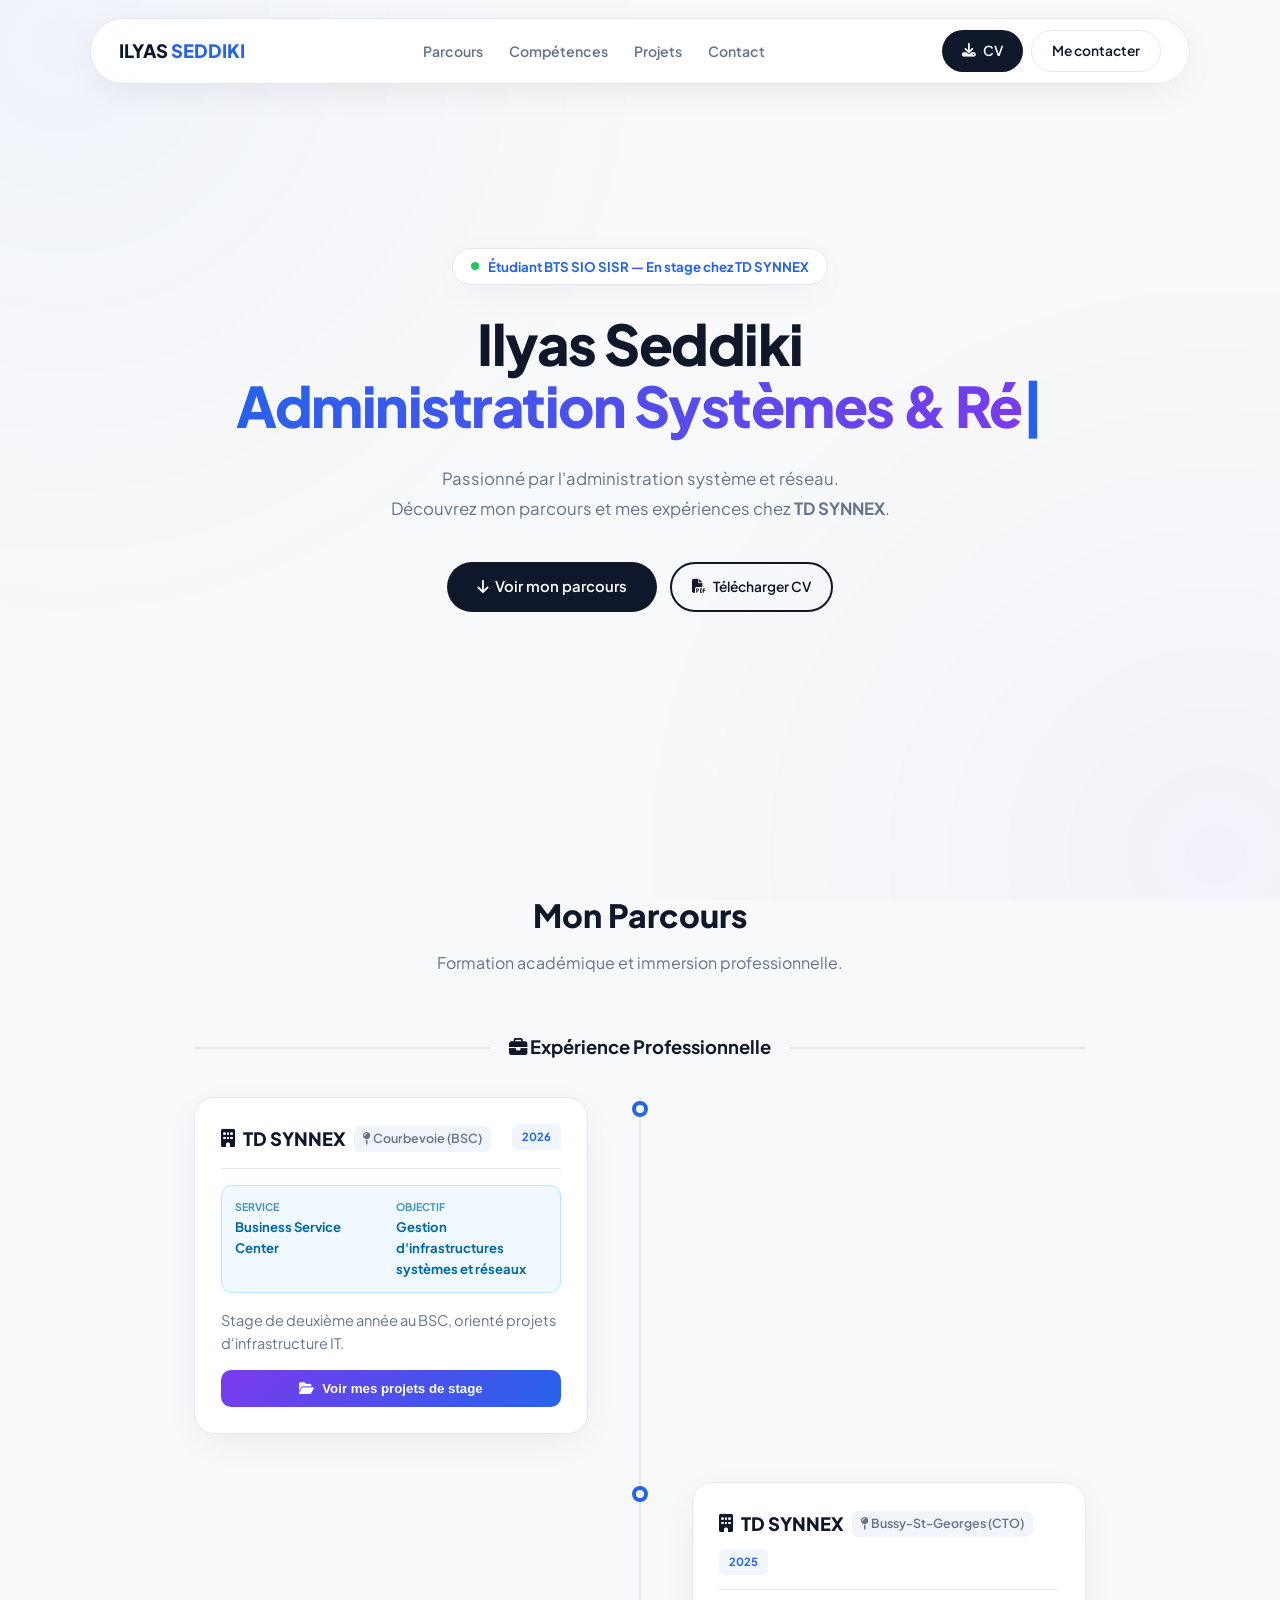
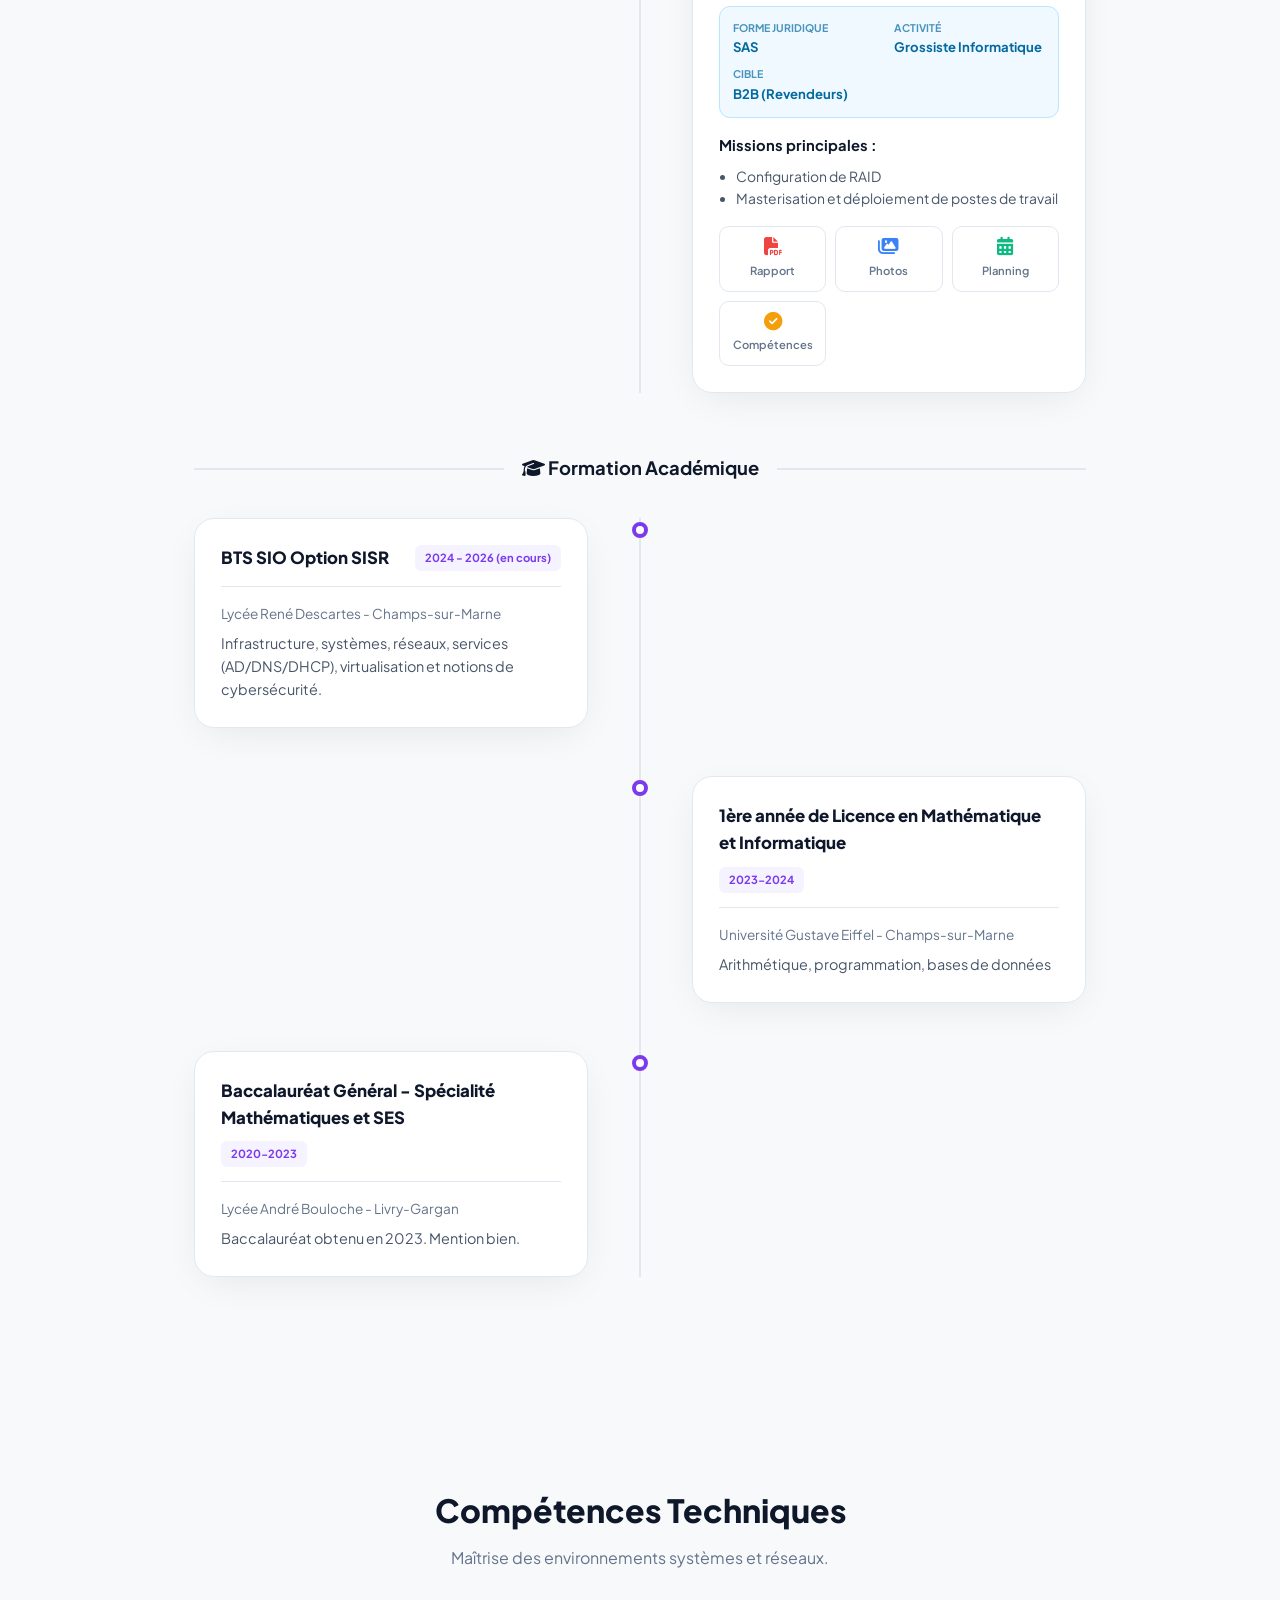
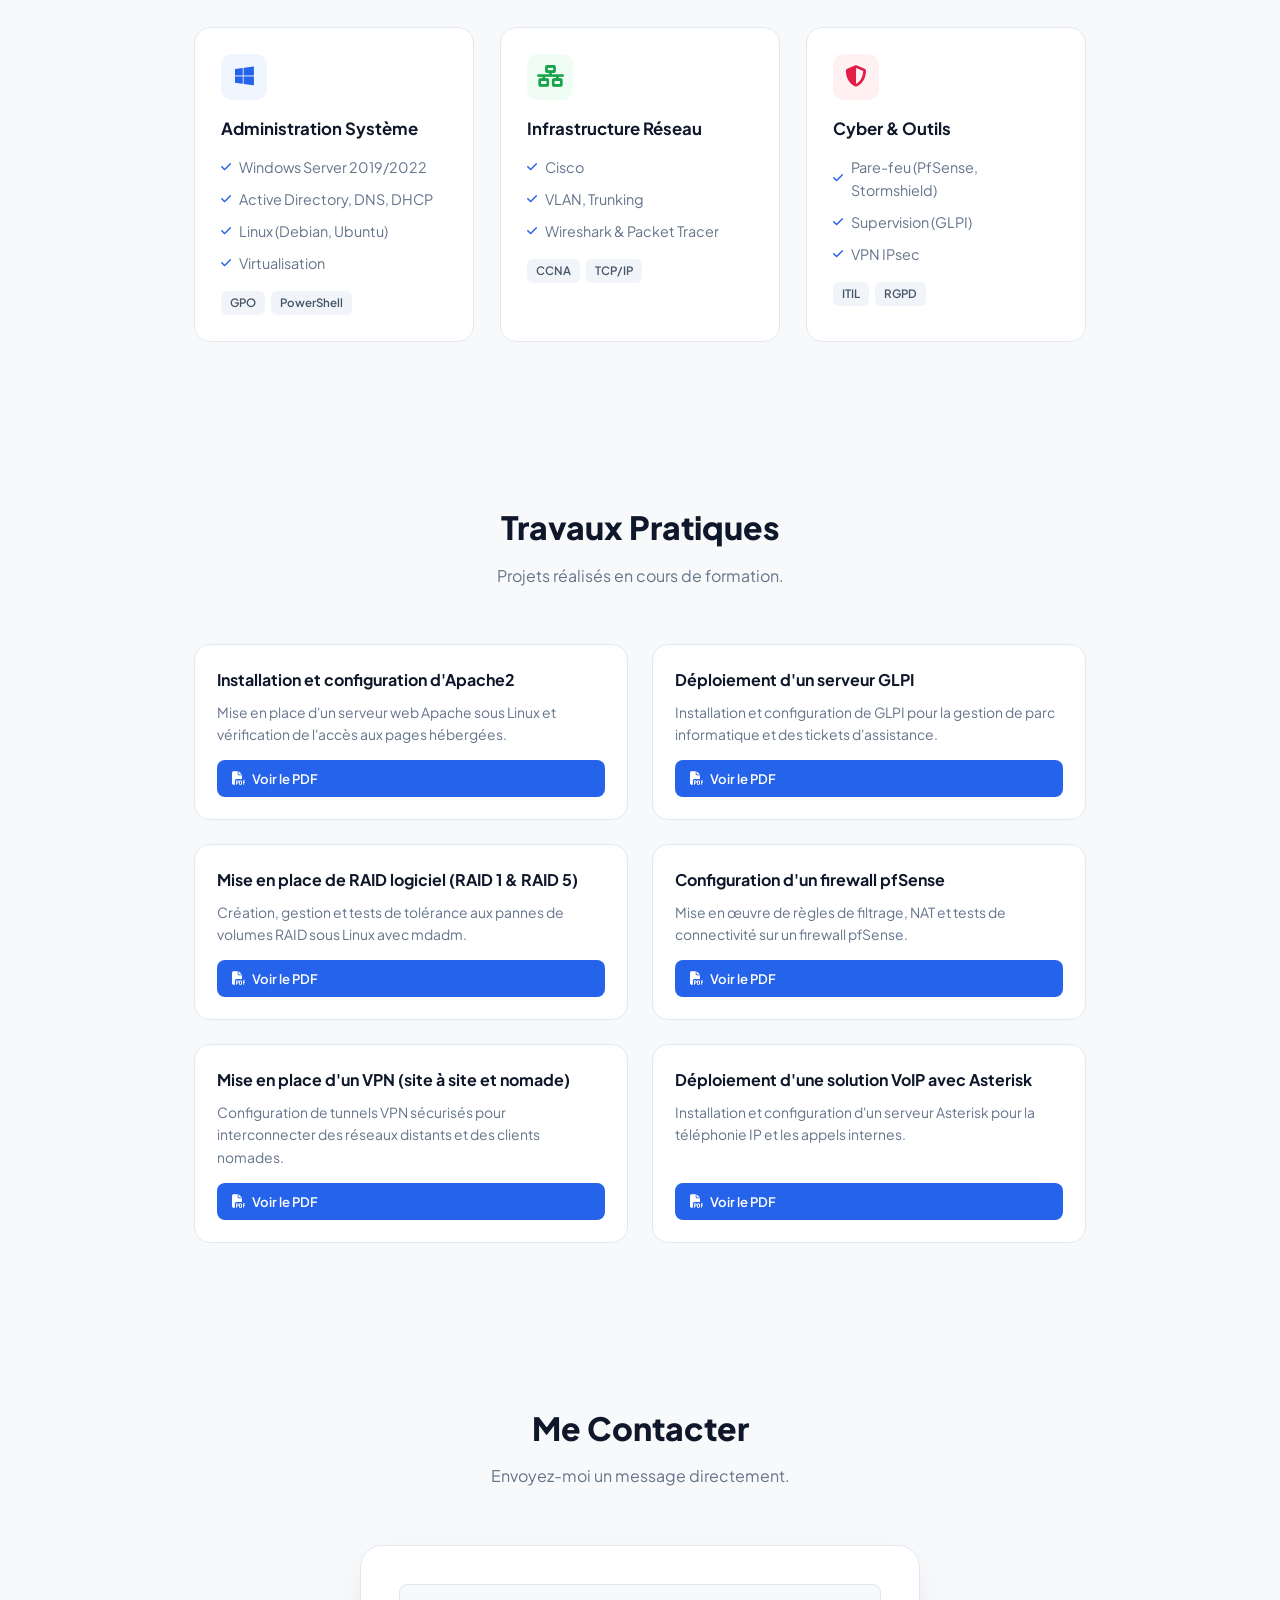
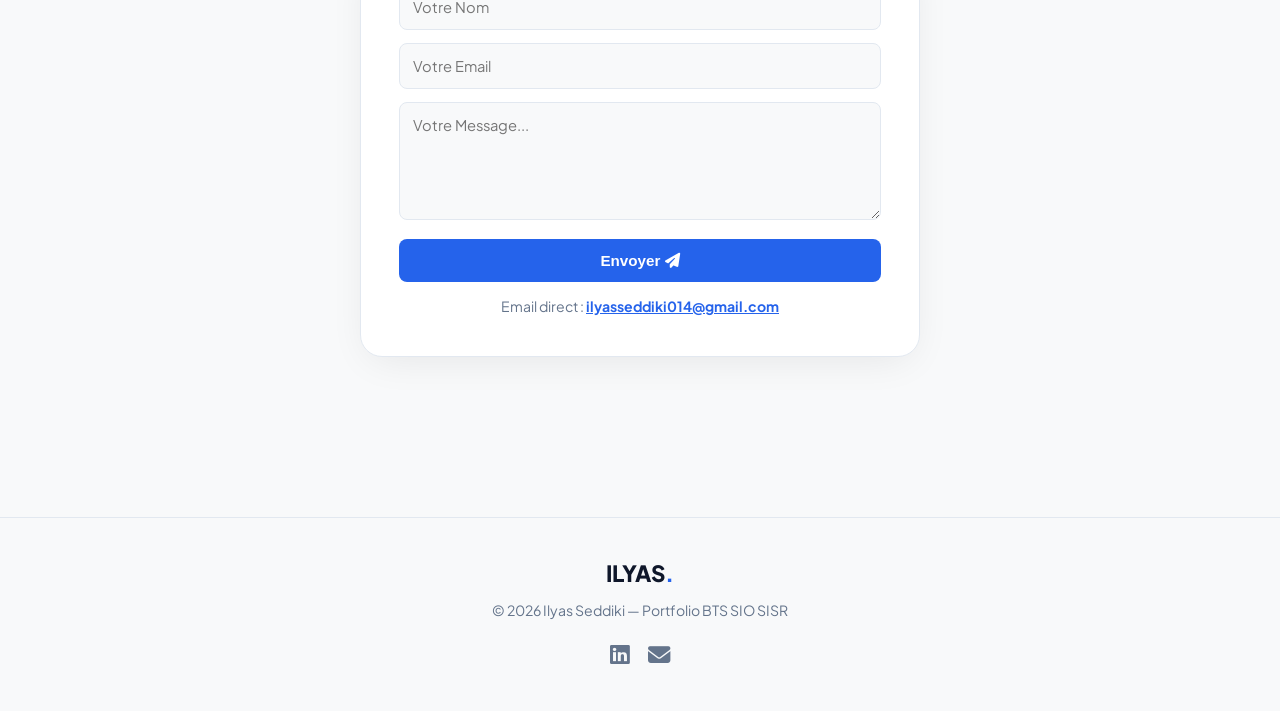
==== index.html @ f45cc9f1 "Correction des liens PDF et ajout du menu mobile" ====
<!DOCTYPE html>
<html lang="fr">
<head>
    <meta charset="UTF-8">
    <meta name="viewport" content="width=device-width, initial-scale=1.0">
    <title>Ilyas Seddiki | Portfolio BTS SIO SISR</title>
    <link rel="preconnect" href="https://fonts.googleapis.com">
    <link rel="preconnect" href="https://fonts.gstatic.com" crossorigin>
    <link href="https://fonts.googleapis.com/css2?family=Plus+Jakarta+Sans:wght@400;500;600;700;800&display=swap" rel="stylesheet">
    <link rel="stylesheet" href="https://cdnjs.cloudflare.com/ajax/libs/font-awesome/6.4.0/css/all.min.css">
    <style>
        :root {
            --bg: #f8f9fa;
            --card: #ffffff;
            --primary: #0f172a;
            --accent: #2563eb;
            --purple: #7c3aed;
            --muted: #64748b;
            --border: 1px solid #e2e8f0;
            --shadow: 0 10px 40px -10px rgba(0,0,0,.09);
            --radius: 16px;
            --tr: all .3s ease;
        }
        *, *::before, *::after { margin:0; padding:0; box-sizing:border-box; }
        html { scroll-behavior: smooth; }
        body { font-family:'Plus Jakarta Sans',sans-serif; background:var(--bg); color:var(--muted); line-height:1.6; overflow-x:hidden; }

        .bg-mesh { position:fixed; inset:0; z-index:-1;
            background: radial-gradient(circle at 5% 5%, rgba(37,99,235,.04), transparent 40%),
                        radial-gradient(circle at 95% 95%, rgba(124,58,237,.04), transparent 40%); }

        nav {
            position:fixed; top:18px; left:50%; transform:translateX(-50%);
            width:90%; max-width:1100px;
            background:rgba(255,255,255,.92); backdrop-filter:blur(16px);
            border:var(--border); border-radius:50px;
            padding:11px 28px;
            display:flex; justify-content:space-between; align-items:center;
            z-index:9000; box-shadow:var(--shadow);
        }
        .logo { font-weight:800; font-size:1.15rem; color:var(--primary); text-transform:uppercase; }
        .logo span { color:var(--accent); }
        nav ul { display:flex; gap:26px; list-style:none; }
        nav ul a { color:var(--muted); text-decoration:none; font-weight:600; font-size:.88rem; transition:var(--tr); }
        nav ul a:hover { color:var(--accent); }
        .nav-btns { display:flex; gap:8px; }
        .btn { display:inline-flex; align-items:center; gap:7px; padding:9px 20px; border-radius:50px; font-weight:600; font-size:.86rem; text-decoration:none; transition:var(--tr); cursor:pointer; border:none; }
        .btn-dark  { background:var(--primary); color:#fff; }
        .btn-dark:hover  { background:var(--accent); transform:translateY(-2px); }
        .btn-white { background:#fff; color:var(--primary); border:var(--border); }
        .btn-white:hover { background:var(--bg); }
        .btn-outline { background:transparent; border:2px solid var(--primary); color:var(--primary); }
        .btn-outline:hover { background:var(--primary); color:#fff; }

        header {
            min-height:90vh; display:flex; flex-direction:column; justify-content:center; align-items:center;
            text-align:center; padding:130px 24px 80px;
        }
        .hero-badge {
            display:inline-flex; align-items:center; gap:9px;
            background:#fff; padding:7px 18px; border-radius:50px;
            font-size:.83rem; font-weight:700; color:var(--accent);
            border:var(--border); margin-bottom:28px; box-shadow:var(--shadow);
        }
        .dot-green { width:8px; height:8px; border-radius:50%; background:#22c55e; animation:pulse 2s infinite; }
        @keyframes pulse { 0%,100%{opacity:1;} 50%{opacity:.35;} }
        h1 { font-size:clamp(2rem,5vw,3.5rem); font-weight:800; color:var(--primary); letter-spacing:-1.5px; line-height:1.1; margin-bottom:22px; }
        .grad { background:linear-gradient(135deg,var(--accent),var(--purple)); -webkit-background-clip:text; background-clip:text; color:transparent; }
        #tw { min-height:1.2em; display:inline-block; }
        .cursor { color:var(--accent); animation:blink 1s step-end infinite; }
        @keyframes blink { 0%,100%{opacity:1;} 50%{opacity:0;} }
        .hero-desc { font-size:1.05rem; max-width:600px; color:var(--muted); margin-bottom:38px; line-height:1.8; }
        .hero-actions { display:flex; gap:13px; flex-wrap:wrap; justify-content:center; }

        section { padding:80px 5%; max-width:1020px; margin:0 auto; }
        .sec-head { text-align:center; margin-bottom:56px; }
        .sec-title { font-size:2rem; font-weight:800; color:var(--primary); margin-bottom:9px; }
        .sec-sub { font-size:1rem; color:var(--muted); }

        .tl-sep { text-align:center; position:relative; margin:40px 0 36px; }
        .tl-sep::before { content:''; position:absolute; left:0; top:50%; width:100%; height:2px; background:#e2e8f0; }
        .tl-label { position:relative; z-index:1; display:inline-block; background:var(--bg); padding:0 18px; font-size:1.15rem; font-weight:700; color:var(--primary); }
        .timeline { position:relative; max-width:900px; margin:0 auto; }
        .timeline::before { content:''; position:absolute; left:50%; transform:translateX(-50%); width:2px; height:100%; background:#e2e8f0; }
        .tl-item { display:flex; justify-content:flex-end; padding-right:52px; position:relative; margin-bottom:48px; width:50%; }
        .tl-item.r { justify-content:flex-start; padding-left:52px; padding-right:0; margin-left:50%; }
        .tl-dot { position:absolute; right:-8px; top:4px; width:16px; height:16px; border-radius:50%; background:#fff; border:4px solid var(--accent); z-index:2; }
        .tl-item.r .tl-dot { left:-8px; right:auto; }
        .tl-item.school .tl-dot { border-color:var(--purple); }
        .tl-card { background:var(--card); padding:26px; border-radius:20px; border:var(--border); box-shadow:var(--shadow); transition:var(--tr); width:100%; }
        .tl-card:hover { transform:translateY(-3px); border-color:var(--accent); }
        .tl-top { display:flex; justify-content:space-between; align-items:flex-start; flex-wrap:wrap; gap:10px; margin-bottom:16px; padding-bottom:14px; border-bottom:var(--border); }
        .co-name { font-size:1.15rem; font-weight:800; color:var(--primary); display:flex; align-items:center; gap:8px; flex-wrap:wrap; }
        .co-loc { font-size:.78rem; background:#f1f5f9; padding:3px 9px; border-radius:6px; color:var(--muted); font-weight:600; }
        .dbadge { font-size:.7rem; font-weight:700; padding:4px 10px; border-radius:6px; white-space:nowrap; }
        .dw { background:#eff6ff; color:var(--accent); }
        .ds { background:#f5f3ff; color:var(--purple); }
        .biz-box { background:#f0f9ff; border:1px solid #bae6fd; border-radius:11px; padding:13px; margin-bottom:16px; display:grid; grid-template-columns:repeat(auto-fit,minmax(110px,1fr)); gap:9px; }
        .biz-r { display:flex; flex-direction:column; }
        .biz-l { font-size:.66rem; font-weight:700; text-transform:uppercase; color:#0369a1; opacity:.7; }
        .biz-v { font-size:.82rem; font-weight:700; color:#0369a1; }
        .res-grid { display:grid; grid-template-columns:repeat(auto-fit,minmax(100px,1fr)); gap:9px; margin-top:16px; }
        .res-btn { display:flex; flex-direction:column; align-items:center; padding:11px; border:var(--border); border-radius:10px; background:#fff; text-decoration:none; color:var(--muted); transition:var(--tr); cursor:pointer; }
        .res-btn:hover { border-color:var(--accent); background:#eff6ff; color:var(--accent); transform:translateY(-2px); }
        .ri { font-size:1.15rem; margin-bottom:5px; }
        .rt { font-size:.7rem; font-weight:600; }
        .proj-btn { background:linear-gradient(135deg,var(--purple),var(--accent)); color:#fff; padding:11px 18px; border-radius:10px; border:none; cursor:pointer; font-weight:700; font-size:.83rem; transition:var(--tr); display:flex; align-items:center; justify-content:center; gap:8px; margin-top:15px; width:100%; }
        .proj-btn:hover { transform:translateY(-2px); box-shadow:0 10px 28px -10px rgba(124,58,237,.45); }

        .modal { display:none; position:fixed; inset:0; z-index:9999; background:rgba(15,23,42,.83); backdrop-filter:blur(10px); }
        .modal.on { display:flex; align-items:center; justify-content:center; padding:20px; }
        .mbox { background:#fff; border-radius:22px; width:100%; max-width:900px; max-height:90vh; overflow-y:auto; animation:popIn .35s ease; box-shadow:0 25px 70px -10px rgba(0,0,0,.35); }
        .mbox.wide { max-width:1080px; }
        @keyframes popIn { from{opacity:0;transform:translateY(40px);} to{opacity:1;transform:translateY(0);} }
        .mhead { background:linear-gradient(135deg,var(--purple),var(--accent)); color:#fff; padding:26px 30px; border-radius:22px 22px 0 0; position:relative; }
        .mclose { position:absolute; top:16px; right:16px; background:rgba(255,255,255,.22); border:none; color:#fff; width:36px; height:36px; border-radius:50%; font-size:1.2rem; cursor:pointer; transition:var(--tr); display:flex; align-items:center; justify-content:center; }
        .mclose:hover { background:rgba(255,255,255,.35); transform:rotate(90deg); }
        .mtitle { font-size:1.6rem; font-weight:800; margin-bottom:5px; }
        .msub { font-size:.9rem; opacity:.88; }
        .mbody { padding:32px; }

        .def-bar {
            background: linear-gradient(135deg, #eff6ff, #f0f9ff);
            border: 2px solid #bae6fd;
            border-radius: 15px;
            padding: 24px;
            margin-bottom: 30px;
        }
        .def-bar h3 {
            font-size: 1.25rem;
            font-weight: 800;
            color: var(--accent);
            margin-bottom: 16px;
            display: flex;
            align-items: center;
            gap: 10px;
        }
        .def-content {
            display: grid;
            grid-template-columns: repeat(auto-fit, minmax(280px, 1fr));
            gap: 18px;
        }
        .def-item {
            background: #fff;
            padding: 16px;
            border-radius: 10px;
            border-left: 4px solid var(--accent);
        }
        .def-item strong {
            color: var(--primary);
            font-size: 0.95rem;
            display: block;
            margin-bottom: 6px;
        }
        .def-item p {
            font-size: 0.88rem;
            color: var(--muted);
            line-height: 1.6;
        }

        .sommaire {
            background: var(--card);
            border: var(--border);
            border-radius: 15px;
            padding: 24px;
            margin-bottom: 30px;
        }
        .sommaire h3 {
            font-size: 1.2rem;
            font-weight: 800;
            color: var(--primary);
            margin-bottom: 16px;
            display: flex;
            align-items: center;
            gap: 10px;
        }
        .sommaire-list {
            list-style: none;
            padding: 0;
        }
        .sommaire-list li {
            padding: 10px 14px;
            margin-bottom: 8px;
            background: var(--bg);
            border-radius: 8px;
            cursor: pointer;
            transition: var(--tr);
            display: flex;
            align-items: center;
            gap: 10px;
        }
        .sommaire-list li:hover {
            background: #eff6ff;
            transform: translateX(5px);
            border-left: 4px solid var(--accent);
        }
        .sommaire-list li i {
            color: var(--accent);
            font-size: 0.9rem;
        }

        .tools-grid {
            display: grid;
            grid-template-columns: repeat(auto-fit, minmax(140px, 1fr));
            gap: 14px;
            margin-bottom: 30px;
        }
        .tool-card {
            background: var(--card);
            border: var(--border);
            border-radius: 12px;
            padding: 16px;
            text-align: center;
            transition: var(--tr);
        }
        .tool-card:hover {
            transform: translateY(-3px);
            box-shadow: var(--shadow);
            border-color: var(--accent);
        }
        .tool-icon {
            width: 50px;
            height: 50px;
            background: linear-gradient(135deg, #eff6ff, #f0f9ff);
            border-radius: 10px;
            display: flex;
            align-items: center;
            justify-content: center;
            margin: 0 auto 10px;
            font-size: 1.4rem;
            color: var(--accent);
        }
        .tool-name {
            font-size: 0.85rem;
            font-weight: 700;
            color: var(--primary);
        }

        .photos-grid {
            display: grid;
            grid-template-columns: repeat(auto-fit, minmax(200px, 1fr));
            gap: 16px;
            margin-bottom: 30px;
        }
        .photo-card {
            background: var(--bg);
            border: var(--border);
            border-radius: 12px;
            padding: 12px;
            text-align: center;
        }
        .photo-placeholder {
            width: 100%;
            height: 140px;
            background: linear-gradient(135deg, #f1f5f9, #e2e8f0);
            border-radius: 8px;
            display: flex;
            align-items: center;
            justify-content: center;
            color: var(--muted);
            font-size: 2rem;
            margin-bottom: 8px;
        }
        .photo-caption {
            font-size: 0.8rem;
            font-weight: 600;
            color: var(--primary);
        }

        .pj-item { background:var(--bg); border:var(--border); border-radius:13px; padding:20px; margin-bottom:18px; cursor:pointer; transition:var(--tr); }
        .pj-item:hover { transform:translateY(-3px); border-color:var(--accent); box-shadow:var(--shadow); }
        .pj-item.nc { cursor:default; }
        .pj-item.nc:hover { transform:none; border-color:#e2e8f0; box-shadow:none; }
        .pj-head { display:flex; justify-content:space-between; align-items:flex-start; flex-wrap:wrap; gap:8px; margin-bottom:10px; }
        .pj-title { font-size:1.05rem; font-weight:700; color:var(--primary); display:flex; align-items:center; gap:8px; }
        .pj-s { font-size:.67rem; font-weight:700; text-transform:uppercase; padding:4px 10px; border-radius:6px; white-space:nowrap; }
        .s-wip { background:#fef3c7; color:#d97706; }
        .s-soon { background:#f5f3ff; color:var(--purple); }

        .parts-grid { display:grid; grid-template-columns:repeat(auto-fit,minmax(240px,1fr)); gap:20px; }
        .part-card { background:#fff; border:2px solid #e2e8f0; border-radius:15px; padding:30px 20px; cursor:pointer; transition:var(--tr); text-align:center; }
        .part-card:hover { transform:translateY(-5px); border-color:var(--accent); box-shadow:var(--shadow); }
        .p-ico { width:60px; height:60px; background:linear-gradient(135deg,#eff6ff,#f0f9ff); border-radius:50%; display:flex; align-items:center; justify-content:center; margin:0 auto 16px; font-size:1.6rem; color:var(--accent); }
        .p-num { font-size:1.1rem; font-weight:800; color:var(--primary); margin-bottom:6px; }
        .p-desc { font-size:.86rem; color:var(--muted); line-height:1.5; }

        .cpart { display:none; }
        .cpart.on { display:block; animation:fadeUp .35s ease; }
        @keyframes fadeUp { from{opacity:0;transform:translateY(12px);} to{opacity:1;transform:translateY(0);} }

        .back-btn { display:inline-flex; align-items:center; justify-content:center; gap:8px; background:linear-gradient(135deg,#ffffff,#eff6ff); color:var(--primary); padding:10px 18px; border-radius:12px; border:1px solid #cbd5e1; font-weight:700; font-size:.86rem; cursor:pointer; transition:var(--tr); margin-bottom:26px; box-shadow:0 8px 24px -16px rgba(15,23,42,.45); }
        .back-btn:hover { background:var(--primary); color:#fff; border-color:var(--primary); transform:translateY(-2px); }
        .back-btn.part-back { position:sticky; top:0; z-index:3; }

        .dsec { background:#fff; border:var(--border); border-radius:15px; padding:26px; margin-bottom:20px; }
        .dsec h3 { font-size:1.15rem; font-weight:800; color:var(--primary); margin-bottom:14px; display:flex; align-items:center; gap:8px; }
        .dsec p { color:var(--muted); line-height:1.8; font-size:.93rem; }
        .stats-row { display:grid; grid-template-columns:repeat(auto-fit,minmax(170px,1fr)); gap:16px; margin-bottom:20px; }
        .sbox { background:linear-gradient(135deg,#eff6ff,#f0f9ff); padding:18px; border-radius:12px; text-align:center; border:1px solid #bae6fd; }
        .sn { font-size:2.3rem; font-weight:800; color:var(--accent); line-height:1; margin-bottom:5px; }
        .sl { font-size:.8rem; color:var(--muted); font-weight:600; }
        .mlist { list-style:none; padding:0; }
        .mlist li { padding:13px 15px; margin-bottom:9px; background:var(--bg); border-left:4px solid var(--accent); border-radius:8px; font-size:.91rem; color:var(--muted); }
        .mlist li strong { color:var(--primary); display:block; margin-bottom:3px; font-size:.93rem; }
        .eq-table { width:100%; border-collapse:collapse; font-size:.82rem; margin-top:14px; }
        .eq-table thead { background:var(--primary); color:#fff; }
        .eq-table th { padding:10px 12px; text-align:left; font-weight:700; font-size:.76rem; }
        .eq-table td { padding:9px 12px; border-bottom:1px solid #f1f5f9; }
        .eq-table tbody tr:hover { background:#f8f9fa; }
        .ok { color:#16a34a; font-weight:700; }
        .warn { color:#d97706; font-weight:700; }
        .err { color:#dc2626; font-weight:700; }
        .res-box { background:linear-gradient(135deg,#dcfce7,#f0fdf4); border:1px solid #86efac; border-radius:15px; padding:26px; margin-bottom:20px; }
        .res-box h3 { color:#16a34a; font-size:1.15rem; font-weight:800; margin-bottom:10px; display:flex; align-items:center; gap:8px; }
        .res-box ul { list-style:none; padding:0; }
        .res-box li { padding:7px 0; color:#166534; font-weight:600; font-size:.92rem; }

        .sk-grid { display:grid; grid-template-columns:repeat(auto-fit,minmax(280px,1fr)); gap:26px; }
        .sk-card { background:var(--card); border:var(--border); border-radius:var(--radius); padding:26px; transition:var(--tr); }
        .sk-card:hover { transform:translateY(-5px); box-shadow:var(--shadow); border-color:var(--accent); }
        .sk-ico { width:46px; height:46px; border-radius:11px; margin-bottom:16px; display:flex; align-items:center; justify-content:center; font-size:1.35rem; }
        .i-sys { background:#eff6ff; color:#2563eb; }
        .i-net { background:#f0fdf4; color:#16a34a; }
        .i-sec { background:#fff1f2; color:#e11d48; }
        .sk-title { font-size:1.05rem; font-weight:700; color:var(--primary); margin-bottom:13px; }
        .sk-list { list-style:none; }
        .sk-list li { margin-bottom:9px; font-size:.9rem; color:var(--muted); display:flex; align-items:center; gap:8px; }
        .sk-list li i { font-size:.72rem; color:var(--accent); }
        .tags { margin-top:16px; display:flex; flex-wrap:wrap; gap:6px; }
        .tag { font-size:.72rem; font-weight:600; padding:3px 9px; border-radius:6px; background:#f1f5f9; color:#475569; }

        .tp-grid { display:grid; grid-template-columns:repeat(auto-fit,minmax(290px,1fr)); gap:24px; }
        .tp-card { background:var(--card); border:var(--border); border-radius:var(--radius); padding:22px; transition:var(--tr); display:flex; flex-direction:column; }
        .tp-card:hover { transform:translateY(-5px); box-shadow:var(--shadow); border-color:var(--accent); }
        .tp-title { font-size:1rem; font-weight:700; color:var(--primary); margin-bottom:9px; }
        .tp-desc { font-size:.87rem; color:var(--muted); flex:1; }
        .tp-btn { margin-top:14px; background:var(--accent); color:#fff; padding:8px 15px; border-radius:8px; text-decoration:none; font-weight:600; font-size:.82rem; display:inline-flex; align-items:center; gap:7px; transition:var(--tr); }
        .tp-btn:hover { background:var(--primary); transform:translateY(-2px); }

        .cbox { max-width:560px; margin:0 auto; background:#fff; padding:38px; border-radius:22px; box-shadow:var(--shadow); border:var(--border); }
        input, textarea { width:100%; padding:13px; margin-bottom:13px; background:#f8f9fa; border:1px solid #e2e8f0; border-radius:8px; font-family:inherit; font-size:.92rem; }
        input:focus, textarea:focus { outline:none; border-color:var(--accent); background:#fff; }
        .submit-btn { width:100%; padding:13px; background:var(--accent); color:#fff; border:none; border-radius:8px; font-weight:700; font-size:.95rem; cursor:pointer; transition:var(--tr); }
        .submit-btn:hover { background:var(--primary); }

        footer { text-align:center; padding:38px 20px; border-top:var(--border); margin-top:80px; color:var(--muted); font-size:.88rem; }
        .f-logo { font-size:1.4rem; font-weight:800; color:var(--primary); margin-bottom:7px; }
        .f-socials { margin-top:16px; display:flex; justify-content:center; gap:18px; font-size:1.4rem; }
        .f-socials a { color:var(--muted); transition:var(--tr); }
        .f-socials a:hover { color:var(--accent); }

        .rv { opacity:0; transform:translateY(26px); transition:opacity .55s ease, transform .55s ease; }
        .rv.show { opacity:1; transform:none; }

        /* ── Projets de Stage — Redesign Premium ─────────────────────── */
        .proj-card { background:#fff; border:1.5px solid #e2e8f0; border-radius:16px; padding:20px 22px; margin-bottom:12px; cursor:pointer; transition:var(--tr); display:flex; align-items:flex-start; gap:16px; position:relative; overflow:hidden; }
        .proj-card::before { content:''; position:absolute; left:0; top:0; bottom:0; width:4px; background:linear-gradient(180deg,var(--accent),var(--purple)); }
        .proj-card:hover { border-color:var(--accent); box-shadow:0 8px 28px -8px rgba(37,99,235,.15); transform:translateY(-2px); }
        .proj-card.nc { cursor:default; }
        .proj-card.nc::before { background:#cbd5e1; }
        .proj-card.nc:hover { transform:none; border-color:#e2e8f0; box-shadow:none; }
        .pci { width:44px; height:44px; border-radius:11px; flex-shrink:0; background:linear-gradient(135deg,#eff6ff,#f0f9ff); display:flex; align-items:center; justify-content:center; font-size:1.15rem; color:var(--accent); }
        .proj-card.nc .pci { background:#f1f5f9; color:var(--muted); }
        .pcb { flex:1; min-width:0; }
        .pct { font-size:.96rem; font-weight:700; color:var(--primary); margin-bottom:5px; display:flex; align-items:center; gap:8px; flex-wrap:wrap; }
        .pcd { font-size:.86rem; color:var(--muted); line-height:1.65; }
        .pca { color:var(--accent); font-size:.85rem; flex-shrink:0; margin-top:3px; transition:var(--tr); }
        .proj-card:hover .pca { transform:translateX(3px); }
        .bs { font-size:.67rem; font-weight:700; text-transform:uppercase; padding:3px 9px; border-radius:20px; white-space:nowrap; letter-spacing:.3px; }
        .bs-wip { background:#fef3c7; color:#b45309; }
        .bs-soon { background:#f5f3ff; color:var(--purple); }
        .bs-doc { background:#f0fdf4; color:#15803d; }
        .mhead-tags { display:flex; gap:8px; flex-wrap:wrap; margin-top:9px; }
        .mhead-tag { background:rgba(255,255,255,.2); border:1px solid rgba(255,255,255,.3); border-radius:20px; padding:3px 12px; font-size:.76rem; font-weight:600; display:inline-flex; align-items:center; gap:6px; }
        .ov-stats { display:grid; grid-template-columns:repeat(3,1fr); gap:12px; margin-bottom:26px; }
        .ov-stat { background:linear-gradient(135deg,#eff6ff,#f0f9ff); border:1px solid #bae6fd; border-radius:13px; padding:16px 12px; text-align:center; }
        .ov-sn { font-size:2rem; font-weight:800; color:var(--accent); line-height:1; }
        .ov-sl { font-size:.72rem; font-weight:600; color:var(--muted); margin-top:4px; }
        .def-chips { display:grid; grid-template-columns:repeat(auto-fit,minmax(250px,1fr)); gap:10px; }
        .def-chip { background:#fff; border:1.5px solid #e2e8f0; border-radius:12px; padding:13px 15px; display:flex; gap:12px; align-items:flex-start; }
        .dci { width:30px; height:30px; flex-shrink:0; background:linear-gradient(135deg,#eff6ff,#f0f9ff); border-radius:8px; display:flex; align-items:center; justify-content:center; font-size:.82rem; color:var(--accent); }
        .dcb strong { display:block; font-size:.87rem; color:var(--primary); font-weight:700; margin-bottom:3px; }
        .dcb p { font-size:.8rem; color:var(--muted); line-height:1.5; margin:0; }
        .pcv2 { background:#fff; border:1.5px solid #e2e8f0; border-radius:14px; padding:20px; cursor:pointer; transition:var(--tr); display:flex; align-items:flex-start; gap:14px; }
        .pcv2:hover { transform:translateY(-4px); border-color:var(--accent); box-shadow:var(--shadow); }
        .pcv2-num { width:34px; height:34px; border-radius:9px; flex-shrink:0; background:linear-gradient(135deg,var(--accent),var(--purple)); display:flex; align-items:center; justify-content:center; font-size:.82rem; font-weight:800; color:#fff; }
        .pcv2-title { font-size:.93rem; font-weight:700; color:var(--primary); margin-bottom:4px; }
        .pcv2-desc { font-size:.82rem; color:var(--muted); line-height:1.5; }
        .part-banner { background:linear-gradient(135deg,#eff6ff,#f0f9ff); border:1.5px solid #bae6fd; border-radius:14px; padding:18px 20px; margin-bottom:20px; display:flex; align-items:center; gap:14px; }
        .pb-ico { width:40px; height:40px; border-radius:10px; flex-shrink:0; background:linear-gradient(135deg,var(--accent),var(--purple)); display:flex; align-items:center; justify-content:center; font-size:1.05rem; color:#fff; }
        .pb-title { font-size:1rem; font-weight:800; color:var(--primary); margin-bottom:2px; }
        .pb-sub { font-size:.82rem; color:var(--muted); }
        .result-v2 { background:linear-gradient(135deg,#f0fdf4,#dcfce7); border:1.5px solid #86efac; border-radius:13px; padding:20px 22px; margin-top:16px; margin-bottom:20px; }
        .result-v2 h4 { font-size:.92rem; font-weight:800; color:#16a34a; display:flex; align-items:center; gap:7px; margin-bottom:10px; }
        .result-v2 ul { list-style:none; padding:0; }
        .result-v2 li { padding:6px 0 6px 20px; position:relative; font-size:.88rem; color:#166534; font-weight:600; border-bottom:1px solid rgba(134,239,172,.3); }
        .result-v2 li:last-child { border-bottom:none; }
        .result-v2 li::before { content:'✓'; position:absolute; left:0; color:#16a34a; font-weight:800; }
        .cr-card { background:#fff; border:1.5px solid #e2e8f0; border-radius:15px; padding:20px 22px; margin-bottom:12px; display:flex; gap:16px; align-items:flex-start; transition:var(--tr); }
        .cr-card:hover { border-color:var(--accent); box-shadow:0 6px 22px -6px rgba(37,99,235,.12); }
        .cr-ico { width:42px; height:42px; border-radius:11px; flex-shrink:0; background:#fff1f2; display:flex; align-items:center; justify-content:center; font-size:1.15rem; color:#ef4444; }
        .cr-body { flex:1; }
        .cr-title { font-size:.96rem; font-weight:700; color:var(--primary); margin-bottom:5px; }
        .cr-desc { font-size:.85rem; color:var(--muted); line-height:1.65; margin-bottom:12px; }

        .hamburger { display:none; flex-direction:column; justify-content:center; gap:5px; cursor:pointer; background:none; border:none; padding:4px; }
        .hamburger span { display:block; width:22px; height:2px; background:var(--primary); border-radius:2px; transition:var(--tr); }

        @media (max-width:768px) {
            .hamburger { display:flex; }
            nav { position:fixed; }
            nav ul { display:none; flex-direction:column; gap:0; position:absolute; top:calc(100% + 10px); left:0; right:0; background:#fff; border:var(--border); border-radius:16px; padding:8px; box-shadow:var(--shadow); }
            nav ul.open { display:flex; }
            nav ul a { padding:10px 16px; display:block; border-radius:10px; }
            h1 { font-size:2rem; letter-spacing:-.5px; }
            .timeline::before { left:18px; }
            .tl-item, .tl-item.r { width:100%; padding-left:44px; padding-right:0; margin-left:0; justify-content:flex-start; }
            .tl-dot, .tl-item.r .tl-dot { left:10px; right:auto; }
            .mbody { padding:18px; }
            .mtitle { font-size:1.25rem; }
            .eq-table { font-size:.72rem; }
            .def-content { grid-template-columns: 1fr; }
            .parts-grid { grid-template-columns: 1fr; }
            .ov-stats { grid-template-columns:1fr 1fr; }
            .proj-card { flex-wrap:wrap; }
            .cr-card { flex-wrap:wrap; }
            .part-banner { flex-direction:column; gap:10px; }
            .pcv2 { flex-wrap:wrap; }
        }
    </style>
</head>
<body>
<div class="bg-mesh"></div>

<nav>
    <div class="logo">Ilyas <span>Seddiki</span></div>
    <ul id="navMenu">
        <li><a href="#parcours">Parcours</a></li>
        <li><a href="#competences">Compétences</a></li>
        <li><a href="#projets">Projets</a></li>
        <li><a href="#contact">Contact</a></li>
    </ul>
    <button class="hamburger" id="hamburger" aria-label="Menu" aria-expanded="false">
        <span></span><span></span><span></span>
    </button>
    <div class="nav-btns">
        <a href="cv_seddiki_ilyas.pdf" class="btn btn-dark" download><i class="fa-solid fa-download"></i> CV</a>
        <a href="#contact" class="btn btn-white">Me contacter</a>
    </div>
</nav>

<header>
    <div class="hero-badge rv">
        <span class="dot-green"></span>
        Étudiant BTS SIO SISR — En stage chez TD SYNNEX
    </div>
    <h1 class="rv">
        Ilyas Seddiki<br>
        <span class="grad" id="tw"></span><span class="cursor">|</span>
    </h1>
    <p class="hero-desc rv">
        Passionné par l'administration système et réseau.<br>
        Découvrez mon parcours et mes expériences chez <strong>TD SYNNEX</strong>.
    </p>
    <div class="hero-actions rv">
        <a href="#parcours" class="btn btn-dark" style="padding:13px 30px; font-size:.93rem;">
            <i class="fa-solid fa-arrow-down"></i> Voir mon parcours
        </a>
        <a href="cv_seddiki_ilyas.pdf" class="btn btn-outline" download>
            <i class="fa-solid fa-file-pdf"></i> Télécharger CV
        </a>
    </div>
</header>

<section id="parcours">
    <div class="sec-head rv">
        <h2 class="sec-title">Mon Parcours</h2>
        <p class="sec-sub">Formation académique et immersion professionnelle.</p>
    </div>

    <div class="tl-sep rv">
        <span class="tl-label"><i class="fa-solid fa-briefcase"></i> Expérience Professionnelle</span>
    </div>

    <div class="timeline">
        <div class="tl-item rv">
            <div class="tl-dot"></div>
            <div class="tl-card">
                <div class="tl-top">
                    <div class="co-name">
                        <i class="fa-solid fa-building"></i> TD SYNNEX
                        <span class="co-loc"><i class="fa-solid fa-map-pin"></i> Courbevoie (BSC)</span>
                    </div>
                    <span class="dbadge dw">2026</span>
                </div>
                <div class="biz-box">
                    <div class="biz-r"><span class="biz-l">Service</span><span class="biz-v">Business Service Center</span></div>
                    <div class="biz-r"><span class="biz-l">Objectif</span><span class="biz-v">Gestion d'infrastructures systèmes et réseaux</span></div>
                </div>
                <p style="font-size:.91rem;">Stage de deuxième année au BSC, orienté projets d'infrastructure IT.</p>
                <button class="proj-btn" onclick="openProjModal()">
                    <i class="fa-solid fa-folder-open"></i> Voir mes projets de stage
                </button>
            </div>
        </div>

        <div class="tl-item r rv">
            <div class="tl-dot"></div>
            <div class="tl-card">
                <div class="tl-top">
                    <div class="co-name">
                        <i class="fa-solid fa-building"></i> TD SYNNEX
                        <span class="co-loc"><i class="fa-solid fa-map-pin"></i> Bussy-St-Georges (CTO)</span>
                    </div>
                    <span class="dbadge dw">2025</span>
                </div>
                <div class="biz-box">
                    <div class="biz-r"><span class="biz-l">Forme Juridique</span><span class="biz-v">SAS</span></div>
                    <div class="biz-r"><span class="biz-l">Activité</span><span class="biz-v">Grossiste Informatique</span></div>
                    <div class="biz-r"><span class="biz-l">Cible</span><span class="biz-v">B2B (Revendeurs)</span></div>
                </div>
                <h4 style="font-size:.92rem; color:var(--primary); margin-bottom:8px;">Missions principales :</h4>
                <ul style="padding-left:17px; color:#475569; font-size:.87rem; margin-bottom:15px;">
                    <li>Configuration de RAID</li>
                    <li>Masterisation et déploiement de postes de travail</li>
                </ul>
                <div class="res-grid">
                    <a href="#" class="res-btn"><i class="fa-solid fa-file-pdf ri" style="color:#ef4444;"></i><span class="rt">Rapport</span></a>
                    <a href="#" class="res-btn"><i class="fa-solid fa-images ri" style="color:#3b82f6;"></i><span class="rt">Photos</span></a>
                    <a href="#" class="res-btn"><i class="fa-solid fa-calendar-days ri" style="color:#10b981;"></i><span class="rt">Planning</span></a>
                    <a href="#" class="res-btn"><i class="fa-solid fa-check-circle ri" style="color:#f59e0b;"></i><span class="rt">Compétences</span></a>
                </div>
            </div>
        </div>
    </div>

    <div class="tl-sep rv" style="margin-top:60px;">
        <span class="tl-label"><i class="fa-solid fa-graduation-cap"></i> Formation Académique</span>
    </div>

    <div class="timeline">
        <div class="tl-item school rv">
            <div class="tl-dot"></div>
            <div class="tl-card">
                <div class="tl-top">
                    <h3 style="font-weight:800; color:var(--primary); font-size:1.05rem;">BTS SIO Option SISR</h3>
                    <span class="dbadge ds">2024 - 2026 (en cours)</span>
                </div>
                <p style="font-size:.85rem; color:var(--muted); margin-bottom:7px;">Lycée René Descartes - Champs-sur-Marne</p>
                <p style="font-size:.9rem; color:#475569;">Infrastructure, systèmes, réseaux, services (AD/DNS/DHCP), virtualisation et notions de cybersécurité.</p>
            </div>
        </div>
        <div class="tl-item r school rv">
            <div class="tl-dot"></div>
            <div class="tl-card">
                <div class="tl-top">
                    <h3 style="font-weight:800; color:var(--primary); font-size:1.05rem;">1ère année de Licence en Mathématique et Informatique</h3>
                    <span class="dbadge ds">2023-2024</span>
                </div>
                <p style="font-size:.85rem; color:var(--muted); margin-bottom:7px;">Université Gustave Eiffel - Champs-sur-Marne</p>
                <p style="font-size:.9rem; color:#475569;">Arithmétique, programmation, bases de données</p>
            </div>
        </div>
         <div class="tl-item school rv">
             <div class="tl-dot"></div>
             <div class="tl-card">
                 <div class="tl-top">
                    <h3 style="font-weight:800; color:var(--primary); font-size:1.05rem;">Baccalauréat Général - Spécialité Mathématiques et SES</h3>
                    <span class="dbadge ds">2020-2023</span>
                </div>
                <p style="font-size:.85rem; color:var(--muted); margin-bottom:7px;">Lycée André Bouloche - Livry-Gargan</p>
                <p style="font-size:.9rem; color:#475569;">Baccalauréat obtenu en 2023. Mention bien.</p>
            </div>
        </div>
    </div>
</section>

<div id="projModal" class="modal">
    <div class="mbox">
        <div class="mhead">
            <button class="mclose" onclick="closeProjModal()"><i class="fa-solid fa-xmark"></i></button>
            <div class="mtitle">Projets de Stage</div>
            <div class="msub">Business Service Center | 2026</div>
            <div class="mhead-tags">
                <span class="mhead-tag"><i class="fa-solid fa-building"></i> TD SYNNEX — Courbevoie</span>
                <span class="mhead-tag"><i class="fa-solid fa-calendar"></i> 2026</span>
            </div>
        </div>
        <div class="mbody">
            <div class="proj-card" onclick="openMonitModal()">
                <div class="pci"><i class="fa-solid fa-chart-line"></i></div>
                <div class="pcb">
                    <div class="pct">Monitoring EcoStruxure APC <span class="bs bs-wip">En cours</span></div>
                    <p class="pcd">Recensement, configuration et supervision centralisée de 41 équipements réseau (onduleurs UPS et PDU) répartis sur 16 racks du datacenter.</p>
                </div>
                <i class="fa-solid fa-chevron-right pca"></i>
            </div>
            <div class="proj-card" onclick="openCiscoModal()">
                <div class="pci"><i class="fa-solid fa-brain"></i></div>
                <div class="pcb">
                    <div class="pct">Déploiement Solution CISCO IA <span class="bs bs-wip">En cours</span></div>
                    <p class="pcd">Réception, inventaire et intégration physique d'équipements réseau CISCO IA dans l'infrastructure du datacenter.</p>
                </div>
                <i class="fa-solid fa-chevron-right pca"></i>
            </div>
            <div class="proj-card" onclick="openCRModal()">
                <div class="pci"><i class="fa-solid fa-folder-open"></i></div>
                <div class="pcb">
                    <div class="pct">Comptes Rendus d'Intervention <span class="bs bs-doc">Documents</span></div>
                    <p class="pcd">Rapports techniques rédigés lors du stage : installation caméra PTZ Axis, mise à jour firmware PDU APC, mise en service commutateur Aruba 3810M.</p>
                </div>
                <i class="fa-solid fa-chevron-right pca"></i>
            </div>
        </div>
    </div>
</div>

<div id="monitModal" class="modal">
    <div class="mbox wide">
        <div class="mhead">
            <button class="mclose" onclick="closeMonitModal()"><i class="fa-solid fa-xmark"></i></button>
            <div class="mtitle">Monitoring EcoStruxure APC</div>
            <div class="msub" id="msub">Vue d'ensemble du projet</div>
            <div class="mhead-tags">
                <span class="mhead-tag"><i class="fa-solid fa-building"></i> TD SYNNEX — Courbevoie (BSC)</span>
                <span class="mhead-tag"><i class="fa-solid fa-server"></i> Datacenter</span>
                <span class="mhead-tag"><i class="fa-solid fa-calendar"></i> 2026</span>
            </div>
        </div>
        <div class="mbody">

            <div id="overview">
                <!-- KPIs en tête -->
                <div class="ov-stats">
                    <div class="ov-stat"><div class="ov-sn">41</div><div class="ov-sl">Équipements recensés</div></div>
                    <div class="ov-stat"><div class="ov-sn">16</div><div class="ov-sl">Racks audités</div></div>
                    <div class="ov-stat"><div class="ov-sn">4</div><div class="ov-sl">Marques référencées</div></div>
                </div>

                <div class="dsec">
                    <h3><i class="fa-solid fa-bullseye"></i> Contexte & Objectifs</h3>
                    <p><strong>Problématique :</strong> Le datacenter du Business Service Center de TD SYNNEX à Courbevoie héberge 16 racks d'équipements critiques sans aucune supervision centralisée. En cas de coupure secteur, l'autonomie des onduleurs n'est pas connue en temps réel, rendant impossible la détection anticipée de pannes électriques.</p>
                    <p style="margin-top:10px;"><strong>Solution déployée :</strong> Mise en place d'un monitoring centralisé via <strong>EcoStruxure IT Expert</strong> permettant de superviser en temps réel l'ensemble des onduleurs UPS et PDU du datacenter depuis une interface unifiée.</p>
                </div>

                <div class="dsec">
                    <h3><i class="fa-solid fa-book"></i> Glossaire technique</h3>
                    <div class="def-chips">
                        <div class="def-chip"><div class="dci"><i class="fa-solid fa-bolt"></i></div><div class="dcb"><strong>UPS — Onduleur</strong><p>Assure une alimentation continue lors des coupures secteur. Protège les équipements critiques du datacenter.</p></div></div>
                        <div class="def-chip"><div class="dci"><i class="fa-solid fa-plug"></i></div><div class="dcb"><strong>PDU — Multiprise intelligente</strong><p>Distribue l'électricité et supervise la consommation de chaque prise à distance.</p></div></div>
                        <div class="def-chip"><div class="dci"><i class="fa-solid fa-cloud"></i></div><div class="dcb"><strong>EcoStruxure IT</strong><p>Plateforme cloud Schneider Electric pour la supervision centralisée des infrastructures datacenter.</p></div></div>
                        <div class="def-chip"><div class="dci"><i class="fa-solid fa-network-wired"></i></div><div class="dcb"><strong>SNMP v3</strong><p>Protocole de supervision réseau permettant de collecter les données des équipements à distance.</p></div></div>
                        <div class="def-chip"><div class="dci"><i class="fa-solid fa-server"></i></div><div class="dcb"><strong>Rack</strong><p>Armoire standardisée accueillant les équipements réseau et serveurs du datacenter.</p></div></div>
                        <div class="def-chip"><div class="dci"><i class="fa-solid fa-right-left"></i></div><div class="dcb"><strong>Gateway EcoStruxure</strong><p>Passerelle assurant la liaison entre les équipements physiques et la plateforme cloud Schneider Electric.</p></div></div>
                    </div>
                </div>

                <div class="dsec">
                    <h3><i class="fa-solid fa-wrench"></i> Technologies utilisées</h3>
                    <div class="tools-grid">
                        <div class="tool-card"><div class="tool-icon"><i class="fa-solid fa-server"></i></div><div class="tool-name">EcoStruxure IT Expert</div></div>
                        <div class="tool-card"><div class="tool-icon"><i class="fa-solid fa-cube"></i></div><div class="tool-name">EcoStruxure IT Advisor</div></div>
                        <div class="tool-card"><div class="tool-icon"><i class="fa-solid fa-network-wired"></i></div><div class="tool-name">Cisco Switch</div></div>
                        <div class="tool-card"><div class="tool-icon"><i class="fa-solid fa-terminal"></i></div><div class="tool-name">SNMP v3</div></div>
                        <div class="tool-card"><div class="tool-icon"><i class="fa-brands fa-windows"></i></div><div class="tool-name">Hyper-V</div></div>
                        <div class="tool-card"><div class="tool-icon"><i class="fa-brands fa-linux"></i></div><div class="tool-name">Rocky Linux 8.10</div></div>
                    </div>
                </div>

                <div class="dsec">
                    <h3><i class="fa-solid fa-images"></i> Photos du projet</h3>
                    <div class="photos-grid">
                        <div class="photo-card"><div class="photo-placeholder"><i class="fa-solid fa-server"></i></div><div class="photo-caption">Racks datacenter BSC</div></div>
                        <div class="photo-card"><div class="photo-placeholder"><i class="fa-solid fa-plug"></i></div><div class="photo-caption">PDU APC</div></div>
                        <div class="photo-card"><div class="photo-placeholder"><i class="fa-solid fa-bolt"></i></div><div class="photo-caption">Onduleur UPS</div></div>
                        <div class="photo-card"><div class="photo-placeholder"><i class="fa-solid fa-ethernet"></i></div><div class="photo-caption">Câblage réseau</div></div>
                        <div class="photo-card"><div class="photo-placeholder"><i class="fa-solid fa-chart-line"></i></div><div class="photo-caption">Interface EcoStruxure</div></div>
                        <div class="photo-card"><div class="photo-placeholder"><i class="fa-solid fa-desktop"></i></div><div class="photo-caption">Supervision temps réel</div></div>
                    </div>
                </div>

                <div style="text-align:center; margin-top:28px;">
                    <button class="proj-btn" onclick="showPartsGrid()" style="max-width:400px; margin:0 auto;">
                        <i class="fa-solid fa-layer-group"></i> Consulter les 4 parties du projet
                    </button>
                </div>
            </div>

            <div id="pgrid" class="parts-grid" style="display:none;">
                <button class="back-btn" onclick="backParts()" style="grid-column:1/-1; margin-bottom:4px;"><i class="fa-solid fa-arrow-left"></i> Retour à l'aperçu</button>
                <div class="pcv2" onclick="showPart('p1')">
                    <div class="pcv2-num">1</div>
                    <div><div class="pcv2-title">Recensement & Configuration</div><div class="pcv2-desc">Audit physique des 16 racks, adressage IP et tests de connectivité des 41 équipements</div></div>
                </div>
                <div class="pcv2" onclick="showPart('p2')">
                    <div class="pcv2-num">2</div>
                    <div><div class="pcv2-title">Câblage réseau</div><div class="pcv2-desc">Raccordement physique au switch Cisco et connexion à la gateway EcoStruxure</div></div>
                </div>
                <div class="pcv2" onclick="showPart('p3')">
                    <div class="pcv2-num">3</div>
                    <div><div class="pcv2-title">Déploiement EcoStruxure IT Expert</div><div class="pcv2-desc">Installation, découverte automatique et configuration des alertes en temps réel</div></div>
                </div>
                <div class="pcv2" onclick="showPart('p4')">
                    <div class="pcv2-num">4</div>
                    <div><div class="pcv2-title">Modélisation 3D du datacenter</div><div class="pcv2-desc">Déploiement d'IT Advisor et jumeau numérique des 16 racks du datacenter BSC</div></div>
                </div>
            </div>

            <div id="p1" class="cpart">
                <button class="back-btn part-back" onclick="backToGrid()"><i class="fa-solid fa-arrow-left"></i> Retour aux 4 parties</button>
                <div class="part-banner">
                    <div class="pb-ico"><i class="fa-solid fa-magnifying-glass"></i></div>
                    <div>
                        <div class="pb-title">Partie 1 — Recensement & Configuration</div>
                        <div class="pb-sub">Audit physique et mise en réseau des 41 équipements du datacenter</div>
                    </div>
                </div>
                <div class="dsec">
                    <h3><i class="fa-solid fa-bullseye"></i> Contexte & Mission</h3>
                    <p>Recenser et configurer l'ensemble des équipements de distribution électrique (onduleurs UPS et PDU) répartis sur les 16 racks du datacenter TD SYNNEX, afin de les préparer à l'intégration dans la plateforme de supervision EcoStruxure IT.</p>
                </div>
                <div class="stats-row">
                    <div class="sbox"><div class="sn">41</div><div class="sl">Équipements recensés</div></div>
                    <div class="sbox"><div class="sn">16</div><div class="sl">Racks audités</div></div>
                    <div class="sbox"><div class="sn">4</div><div class="sl">Marques (APC / EATON / VERTIV / HPE)</div></div>
                </div>
                <div class="dsec">
                    <h3><i class="fa-solid fa-list-check"></i> Méthodologie</h3>
                    <ul class="mlist">
                        <li><strong>Phase 1 — Audit physique</strong>Inspection visuelle des 16 racks, identification et inventaire de chaque équipement installé.</li>
                        <li><strong>Phase 2 — Adressage réseau</strong>Attribution et documentation des adresses IP selon une nomenclature cohérente par rack et type d'équipement.</li>
                        <li><strong>Phase 3 — Tests de connectivité</strong>Vérification des accès via ping, telnet et interface web. Identification et traitement des équipements défaillants.</li>
                    </ul>
                </div>
                <div class="result-v2">
                    <h4><i class="fa-solid fa-circle-check"></i> Résultats obtenus</h4>
                    <ul>
                        <li>41 équipements inventoriés, 30 configurés et joignables avec succès</li>
                        <li>Plan d'adressage IP structuré et documenté pour l'ensemble du datacenter</li>
                    </ul>
                </div>
            </div>

            <div id="p2" class="cpart">
                <button class="back-btn part-back" onclick="backToGrid()"><i class="fa-solid fa-arrow-left"></i> Retour aux 4 parties</button>
                <div class="part-banner">
                    <div class="pb-ico"><i class="fa-solid fa-ethernet"></i></div>
                    <div>
                        <div class="pb-title">Partie 2 — Câblage réseau</div>
                        <div class="pb-sub">Raccordement physique et intégration à la gateway EcoStruxure</div>
                    </div>
                </div>
                <div class="dsec">
                    <h3><i class="fa-solid fa-bullseye"></i> Contexte</h3>
                    <p>Après l'inventaire et la configuration IP des équipements, l'étape suivante consistait à les raccorder physiquement au réseau du datacenter pour les rendre accessibles et supervisables depuis la plateforme <strong>EcoStruxure IT</strong>.</p>
                </div>
                <div class="dsec">
                    <h3><i class="fa-solid fa-list-check"></i> Déroulement</h3>
                    <ul class="mlist">
                        <li><strong>Câblage des UPS et PDU</strong>Raccordement de l'ensemble des équipements disposant d'une carte réseau vers les ports du commutateur Cisco, avec un acheminement soigné des câbles RJ45.</li>
                        <li><strong>Centralisation sur le switch Cisco</strong>Le commutateur Cisco concentre toutes les connexions réseau des équipements du datacenter sur un même segment.</li>
                        <li><strong>Intégration à la gateway EcoStruxure</strong>Les équipements joignables sont détectés et rattachés à la passerelle EcoStruxure IT, lien entre l'infrastructure physique et la plateforme cloud Schneider Electric.</li>
                    </ul>
                </div>
                <div class="result-v2">
                    <h4><i class="fa-solid fa-circle-check"></i> Résultats obtenus</h4>
                    <ul>
                        <li>Tous les équipements câblés et reliés au commutateur Cisco du datacenter</li>
                        <li>Équipements joignables intégrés et visibles depuis la gateway EcoStruxure IT</li>
                    </ul>
                </div>
            </div>

            <div id="p3" class="cpart">
                <button class="back-btn part-back" onclick="backToGrid()"><i class="fa-solid fa-arrow-left"></i> Retour aux 4 parties</button>
                <div class="part-banner">
                    <div class="pb-ico"><i class="fa-solid fa-display"></i></div>
                    <div>
                        <div class="pb-title">Partie 3 — Déploiement EcoStruxure IT Expert</div>
                        <div class="pb-sub">Supervision centralisée et alertes temps réel du datacenter</div>
                    </div>
                </div>
                <div class="dsec">
                    <h3><i class="fa-solid fa-bullseye"></i> Objectif</h3>
                    <p>Déployer la solution de supervision centralisée <strong>EcoStruxure IT Expert</strong> de Schneider Electric pour monitorer en temps réel l'ensemble des onduleurs UPS et PDU depuis une interface unifiée, et configurer des alertes proactives sur l'infrastructure électrique du datacenter.</p>
                </div>
                <div class="dsec">
                    <h3><i class="fa-solid fa-list-check"></i> Déroulement du déploiement</h3>
                    <ul class="mlist">
                        <li><strong>Installation d'EcoStruxure IT Expert</strong>Déploiement de la solution sur le serveur dédié, configuration initiale de la plateforme et paramétrage des accès administrateur.</li>
                        <li><strong>Découverte automatique des équipements</strong>Scan réseau sur le sous-réseau 192.168.X.0/24 permettant la détection automatique de l'ensemble des PDU et UPS préalablement configurés.</li>
                        <li><strong>Configuration des seuils d'alerte</strong>Paramétrage des alertes pour chaque équipement : niveau de charge, température, autonomie batterie et état d'alimentation.</li>
                    </ul>
                </div>
                <div class="result-v2">
                    <h4><i class="fa-solid fa-circle-check"></i> Résultats obtenus</h4>
                    <ul>
                        <li>EcoStruxure IT Expert déployé et opérationnel sur le datacenter BSC</li>
                        <li>Ensemble des équipements supervisés en temps réel depuis la plateforme centralisée</li>
                    </ul>
                </div>
            </div>

            <div id="p4" class="cpart">
                <button class="back-btn part-back" onclick="backToGrid()"><i class="fa-solid fa-arrow-left"></i> Retour aux 4 parties</button>
                <div class="part-banner">
                    <div class="pb-ico"><i class="fa-solid fa-cube"></i></div>
                    <div>
                        <div class="pb-title">Partie 4 — Modélisation 3D du datacenter</div>
                        <div class="pb-sub">Jumeau numérique du datacenter BSC avec EcoStruxure IT Advisor</div>
                    </div>
                </div>
                <div class="dsec">
                    <h3><i class="fa-solid fa-bullseye"></i> Objectif</h3>
                    <p>Compléter le projet par une <strong>modélisation 3D complète du datacenter</strong> via EcoStruxure IT Advisor. Cette visualisation interactive permet une meilleure compréhension de l'infrastructure et facilite la gestion de la capacité électrique et physique.</p>
                </div>
                <div class="dsec">
                    <h3><i class="fa-solid fa-list-check"></i> Déploiement d'IT Advisor</h3>
                    <ul class="mlist">
                        <li><strong>Environnement virtuel Hyper-V</strong>Déploiement d'IT Advisor sur une VM Rocky Linux 8.10 (8 Go RAM, 4 vCPU, 100 Go de stockage). Configuration d'une IP statique et accès HTTPS à l'interface web.</li>
                        <li><strong>Modélisation de la salle</strong>Définition des dimensions de la salle, positionnement des allées et placement des 16 racks selon le plan physique réel du datacenter BSC.</li>
                        <li><strong>Intégration des équipements</strong>Ajout des UPS et PDU dans leurs emplacements exacts (positions U) au sein de chaque rack, avec association des adresses IP et données de monitoring en temps réel.</li>
                    </ul>
                </div>
                <div class="result-v2">
                    <h4><i class="fa-solid fa-circle-check"></i> Résultats obtenus</h4>
                    <ul>
                        <li>IT Advisor déployé et opérationnel en environnement de test</li>
                        <li>Modélisation 3D complète des 16 racks avec intégration des données de supervision</li>
                    </ul>
                </div>
            </div>

        </div>
    </div>
</div>

<div id="crModal" class="modal">
    <div class="mbox">
        <div class="mhead">
            <button class="mclose" onclick="closeCRModal()"><i class="fa-solid fa-xmark"></i></button>
            <div class="mtitle">Comptes Rendus d'Intervention</div>
            <div class="msub">Rapports techniques rédigés lors du stage</div>
            <div class="mhead-tags">
                <span class="mhead-tag"><i class="fa-solid fa-building"></i> TD SYNNEX — Courbevoie (BSC)</span>
                <span class="mhead-tag"><i class="fa-solid fa-calendar"></i> 2026</span>
            </div>
        </div>
        <div class="mbody">
            <div class="cr-card">
                <div class="cr-ico"><i class="fa-solid fa-video"></i></div>
                <div class="cr-body">
                    <div class="cr-title">Installation d'une caméra Axis V5915 PTZ</div>
                    <p class="cr-desc">Mise en réseau, configuration du stockage des enregistrements et intégration du flux vidéo via OBS pour une caméra PTZ motorisée haute définition.</p>
                    <a href="documents/Compte_rendu_dinstallation_Caméra_Axis_V5915_PTZ.pdf" class="tp-btn" target="_blank"><i class="fa-solid fa-file-pdf"></i> Voir le PDF</a>
                </div>
            </div>
            <div class="cr-card">
                <div class="cr-ico"><i class="fa-solid fa-microchip"></i></div>
                <div class="cr-body">
                    <div class="cr-title">Mise à jour du firmware des PDU APC (NMC2)</div>
                    <p class="cr-desc">Résolution d'une corruption du module applicatif sur des PDU AP8959 via la mise à jour du firmware NMC2 et restauration du bon fonctionnement des unités de distribution électrique.</p>
                    <a href="documents/Mise_à_jour_du_firmware_des_PDU_APC.pdf" class="tp-btn" target="_blank"><i class="fa-solid fa-file-pdf"></i> Voir le PDF</a>
                </div>
            </div>
            <div class="cr-card">
                <div class="cr-ico"><i class="fa-solid fa-network-wired"></i></div>
                <div class="cr-body">
                    <div class="cr-title">Mise en service d'un commutateur Aruba 3810M</div>
                    <p class="cr-desc">Configuration initiale complète d'un switch Aruba 3810M : paramétrage réseau de base, sécurisation de l'accès d'administration et mise en service opérationnelle.</p>
                    <a href="documents/Mise_en_service_dun_commutateur_Aruba_3810M.pdf" class="tp-btn" target="_blank"><i class="fa-solid fa-file-pdf"></i> Voir le PDF</a>
                </div>
            </div>
        </div>
    </div>
</div>

<div id="ciscoModal" class="modal">
    <div class="mbox wide">
        <div class="mhead">
            <button class="mclose" onclick="closeCiscoModal()"><i class="fa-solid fa-xmark"></i></button>
            <div class="mtitle">Déploiement Solution CISCO IA</div>
            <div class="msub" id="ciscoSub">Vue d'ensemble du projet</div>
            <div class="mhead-tags">
                <span class="mhead-tag"><i class="fa-solid fa-building"></i> TD SYNNEX — Courbevoie (BSC)</span>
                <span class="mhead-tag"><i class="fa-solid fa-brain"></i> Infrastructure IA</span>
                <span class="mhead-tag"><i class="fa-solid fa-calendar"></i> 2026</span>
            </div>
        </div>
        <div class="mbody">

            <div id="ciscoOverview">
                <div class="ov-stats">
                    <div class="ov-stat"><div class="ov-sn">3</div><div class="ov-sl">Phases structurantes</div></div>
                    <div class="ov-stat"><div class="ov-sn">1</div><div class="ov-sl">Fichier Excel de suivi</div></div>
                    <div class="ov-stat"><div class="ov-sn">1</div><div class="ov-sl">Schéma de rack appliqué</div></div>
                </div>

                <div class="dsec">
                    <h3><i class="fa-solid fa-bullseye"></i> Contexte & Objectifs</h3>
                    <p><strong>Mission :</strong> Participer au déploiement d'une solution réseau Cisco IA au sein du datacenter du Business Service Center, en assurant la préparation logistique et l'intégration physique du matériel.</p>
                    <p style="margin-top:10px;"><strong>Périmètre :</strong> Réalisation de l'inventaire des équipements dans Excel, déballage du matériel et rackage selon le schéma d'implantation fourni par le tuteur.</p>
                </div>

                <div class="dsec">
                    <h3><i class="fa-solid fa-list-check"></i> Vue d'ensemble des interventions</h3>
                    <div class="def-chips">
                        <div class="def-chip"><div class="dci"><i class="fa-solid fa-table"></i></div><div class="dcb"><strong>Inventaire structuré</strong><p>Création d'un fichier Excel pour recenser les équipements et centraliser leur suivi technique.</p></div></div>
                        <div class="def-chip"><div class="dci"><i class="fa-solid fa-box-open"></i></div><div class="dcb"><strong>Préparation du matériel</strong><p>Déballage méthodique des équipements avant leur intégration dans les baies du datacenter.</p></div></div>
                        <div class="def-chip"><div class="dci"><i class="fa-solid fa-server"></i></div><div class="dcb"><strong>Rackage conforme au plan</strong><p>Installation en baie en respectant le schéma de rack communiqué par le tuteur.</p></div></div>
                    </div>
                </div>

                <div class="dsec">
                    <h3><i class="fa-solid fa-wrench"></i> Technologies & Outils</h3>
                    <div class="tools-grid">
                        <div class="tool-card"><div class="tool-icon"><i class="fa-solid fa-brain"></i></div><div class="tool-name">Cisco IA</div></div>
                        <div class="tool-card"><div class="tool-icon"><i class="fa-solid fa-table"></i></div><div class="tool-name">Microsoft Excel</div></div>
                        <div class="tool-card"><div class="tool-icon"><i class="fa-solid fa-server"></i></div><div class="tool-name">Baies & Racks</div></div>
                        <div class="tool-card"><div class="tool-icon"><i class="fa-solid fa-screwdriver-wrench"></i></div><div class="tool-name">Outillage rack</div></div>
                    </div>
                </div>

                <div style="text-align:center; margin-top:28px;">
                    <button class="proj-btn" onclick="showCiscoPartsGrid()" style="max-width:400px; margin:0 auto;">
                        <i class="fa-solid fa-layer-group"></i> Consulter les blocs du projet
                    </button>
                </div>
            </div>

            <div id="ciscoPgrid" class="parts-grid" style="display:none;">
                <button class="back-btn" onclick="backCiscoParts()" style="grid-column:1/-1; margin-bottom:4px;"><i class="fa-solid fa-arrow-left"></i> Retour à l'aperçu</button>
                <div class="pcv2" onclick="showCiscoPart('cp1')">
                    <div class="pcv2-num">1</div>
                    <div><div class="pcv2-title">Inventaire technique du matériel</div><div class="pcv2-desc">Création d'un fichier Excel structuré pour recenser et suivre les équipements Cisco IA réceptionnés</div></div>
                </div>
                <div class="pcv2" onclick="showCiscoPart('cp2')">
                    <div class="pcv2-num">2</div>
                    <div><div class="pcv2-title">Préparation et déballage des équipements</div><div class="pcv2-desc">Ouverture des colis et mise à disposition du matériel pour la phase d'intégration physique</div></div>
                </div>
                <div class="pcv2" onclick="showCiscoPart('cp3')">
                    <div class="pcv2-num">3</div>
                    <div><div class="pcv2-title">Rackage selon le plan d'implantation</div><div class="pcv2-desc">Installation physique en baie en suivant précisément le schéma de rack fourni par le tuteur</div></div>
                </div>
            </div>

            <div id="cp1" class="cpart">
                <button class="back-btn part-back" onclick="backCiscoToGrid()"><i class="fa-solid fa-arrow-left"></i> Retour aux parties du projet</button>
                <div class="part-banner">
                    <div class="pb-ico"><i class="fa-solid fa-table"></i></div>
                    <div>
                        <div class="pb-title">Phase 1 — Inventaire technique du matériel</div>
                        <div class="pb-sub">Structuration du suivi des équipements Cisco IA dans un fichier Excel dédié</div>
                    </div>
                </div>
                <div class="dsec">
                    <h3><i class="fa-solid fa-bullseye"></i> Objectif</h3>
                    <p>Mettre en place un inventaire clair et exploitable des équipements Cisco IA réceptionnés, à l'aide d'un fichier Excel permettant de suivre chaque matériel tout au long du déploiement.</p>
                </div>
                <div class="dsec">
                    <h3><i class="fa-solid fa-list-check"></i> Méthodologie</h3>
                    <ul class="mlist">
                        <li><strong>Conception du support d'inventaire</strong>Création d'un fichier Excel structuré pour centraliser le recensement des équipements et organiser leur suivi.</li>
                        <li><strong>Référencement du matériel reçu</strong>Saisie méthodique des équipements dans le tableau afin de disposer d'une base de suivi claire avant l'intégration en rack.</li>
                    </ul>
                </div>
                <div class="result-v2">
                    <h4><i class="fa-solid fa-circle-check"></i> Résultats obtenus</h4>
                    <ul>
                        <li>Fichier Excel de suivi structuré et directement exploitable pour le recensement du matériel</li>
                        <li>Vision centralisée des équipements préparés pour la suite du déploiement</li>
                    </ul>
                </div>
            </div>

            <div id="cp2" class="cpart">
                <button class="back-btn part-back" onclick="backCiscoToGrid()"><i class="fa-solid fa-arrow-left"></i> Retour aux parties du projet</button>
                <div class="part-banner">
                    <div class="pb-ico"><i class="fa-solid fa-box-open"></i></div>
                    <div>
                        <div class="pb-title">Phase 2 — Préparation et déballage</div>
                        <div class="pb-sub">Ouverture des colis et mise à disposition du matériel pour l'installation</div>
                    </div>
                </div>
                <div class="dsec">
                    <h3><i class="fa-solid fa-bullseye"></i> Objectif</h3>
                    <p>Prendre en charge le déballage des équipements Cisco IA afin de préparer proprement le matériel avant son intégration dans les baies du datacenter.</p>
                </div>
                <div class="dsec">
                    <h3><i class="fa-solid fa-list-check"></i> Déroulement</h3>
                    <ul class="mlist">
                        <li><strong>Ouverture méthodique des colis</strong>Déballage progressif des équipements et de leurs accessoires pour préparer le matériel dans de bonnes conditions.</li>
                        <li><strong>Mise en ordre des éléments</strong>Organisation des équipements déballés pour faciliter leur manipulation et leur préparation avant le rackage.</li>
                        <li><strong>Préparation à l'installation</strong>Disposition du matériel en vue de la phase d'intégration physique dans les baies.</li>
                    </ul>
                </div>
                <div class="result-v2">
                    <h4><i class="fa-solid fa-circle-check"></i> Résultats obtenus</h4>
                    <ul>
                        <li>Matériel déballé et préparé pour la phase d'installation en baie</li>
                        <li>Équipements organisés pour une intégration physique plus fluide</li>
                    </ul>
                </div>
            </div>

            <div id="cp3" class="cpart">
                <button class="back-btn part-back" onclick="backCiscoToGrid()"><i class="fa-solid fa-arrow-left"></i> Retour aux parties du projet</button>
                <div class="part-banner">
                    <div class="pb-ico"><i class="fa-solid fa-screwdriver-wrench"></i></div>
                    <div>
                        <div class="pb-title">Phase 3 — Rackage selon le plan d'implantation</div>
                        <div class="pb-sub">Installation des équipements en baie en respectant le schéma fourni par le tuteur</div>
                    </div>
                </div>
                <div class="dsec">
                    <h3><i class="fa-solid fa-bullseye"></i> Objectif</h3>
                    <p>Installer physiquement les équipements Cisco IA dans le rack en suivant précisément le schéma d'implantation transmis par le tuteur, afin de respecter l'organisation prévue de la baie.</p>
                </div>
                <div class="dsec">
                    <h3><i class="fa-solid fa-list-check"></i> Déroulement</h3>
                    <ul class="mlist">
                        <li><strong>Lecture du schéma de rack</strong>Analyse du plan fourni pour identifier l'emplacement prévu de chaque équipement dans la baie.</li>
                        <li><strong>Installation physique en rack</strong>Mise en place des équipements aux positions indiquées afin de respecter l'organisation définie.</li>
                        <li><strong>Contrôle de conformité d'implantation</strong>Vérification du positionnement final du matériel par rapport au schéma de référence.</li>
                    </ul>
                </div>
                <div class="result-v2">
                    <h4><i class="fa-solid fa-circle-check"></i> Résultats obtenus</h4>
                    <ul>
                        <li>Équipements rackés conformément au schéma d'implantation communiqué</li>
                        <li>Baie préparée pour la suite des opérations techniques</li>
                    </ul>
                </div>
            </div>

        </div>
    </div>
</div>

<section id="competences">
    <div class="sec-head rv">
        <h2 class="sec-title">Compétences Techniques</h2>
        <p class="sec-sub">Maîtrise des environnements systèmes et réseaux.</p>
    </div>
    <div class="sk-grid">
        <div class="sk-card rv">
            <div class="sk-ico i-sys"><i class="fa-brands fa-windows"></i></div>
            <div class="sk-title">Administration Système</div>
            <ul class="sk-list">
                <li><i class="fa-solid fa-check"></i> Windows Server 2019/2022</li>
                <li><i class="fa-solid fa-check"></i> Active Directory, DNS, DHCP</li>
                <li><i class="fa-solid fa-check"></i> Linux (Debian, Ubuntu)</li>
                <li><i class="fa-solid fa-check"></i> Virtualisation</li>
            </ul>
            <div class="tags"><span class="tag">GPO</span><span class="tag">PowerShell</span></div>
        </div>
        <div class="sk-card rv">
            <div class="sk-ico i-net"><i class="fa-solid fa-network-wired"></i></div>
            <div class="sk-title">Infrastructure Réseau</div>
            <ul class="sk-list">
                <li><i class="fa-solid fa-check"></i> Cisco</li>
                <li><i class="fa-solid fa-check"></i> VLAN, Trunking</li>
                <li><i class="fa-solid fa-check"></i> Wireshark & Packet Tracer</li>
            </ul>
            <div class="tags"><span class="tag">CCNA</span><span class="tag">TCP/IP</span></div>
        </div>
        <div class="sk-card rv">
            <div class="sk-ico i-sec"><i class="fa-solid fa-shield-halved"></i></div>
            <div class="sk-title">Cyber & Outils</div>
            <ul class="sk-list">
                <li><i class="fa-solid fa-check"></i> Pare-feu (PfSense, Stormshield)</li>
                <li><i class="fa-solid fa-check"></i> Supervision (GLPI)</li>
                <li><i class="fa-solid fa-check"></i> VPN IPsec</li>
            </ul>
            <div class="tags"><span class="tag">ITIL</span><span class="tag">RGPD</span></div>
        </div>
    </div>
</section>

<section id="projets">
    <div class="sec-head rv">
        <h2 class="sec-title">Travaux Pratiques</h2>
        <p class="sec-sub">Projets réalisés en cours de formation.</p>
    </div>
    <div class="tp-grid">
        <div class="tp-card rv">
            <div class="tp-title">Installation et configuration d'Apache2</div>
            <p class="tp-desc">Mise en place d'un serveur web Apache sous Linux et vérification de l'accès aux pages hébergées.</p>
            <a href="TP/Apache2.pdf" class="tp-btn" target="_blank"><i class="fa-solid fa-file-pdf"></i> Voir le PDF</a>
        </div>
        <div class="tp-card rv">
            <div class="tp-title">Déploiement d'un serveur GLPI</div>
            <p class="tp-desc">Installation et configuration de GLPI pour la gestion de parc informatique et des tickets d'assistance.</p>
            <a href="TP/GLPI.pdf" class="tp-btn" target="_blank"><i class="fa-solid fa-file-pdf"></i> Voir le PDF</a>
        </div>
        <div class="tp-card rv">
            <div class="tp-title">Mise en place de RAID logiciel (RAID 1 & RAID 5)</div>
            <p class="tp-desc">Création, gestion et tests de tolérance aux pannes de volumes RAID sous Linux avec mdadm.</p>
            <a href="TP/RAID.pdf" class="tp-btn" target="_blank"><i class="fa-solid fa-file-pdf"></i> Voir le PDF</a>
        </div>
        <div class="tp-card rv">
            <div class="tp-title">Configuration d'un firewall pfSense</div>
            <p class="tp-desc">Mise en œuvre de règles de filtrage, NAT et tests de connectivité sur un firewall pfSense.</p>
            <a href="TP/pfsense.pdf" class="tp-btn" target="_blank"><i class="fa-solid fa-file-pdf"></i> Voir le PDF</a>
        </div>
        <div class="tp-card rv">
            <div class="tp-title">Mise en place d'un VPN (site à site et nomade)</div>
            <p class="tp-desc">Configuration de tunnels VPN sécurisés pour interconnecter des réseaux distants et des clients nomades.</p>
            <a href="TP/VPN%20.pdf" class="tp-btn" target="_blank"><i class="fa-solid fa-file-pdf"></i> Voir le PDF</a>
        </div>
        <div class="tp-card rv">
            <div class="tp-title">Déploiement d'une solution VoIP avec Asterisk</div>
            <p class="tp-desc">Installation et configuration d'un serveur Asterisk pour la téléphonie IP et les appels internes.</p>
            <a href="TP/VOIP.pdf" class="tp-btn" target="_blank"><i class="fa-solid fa-file-pdf"></i> Voir le PDF</a>
        </div>
    </div>
</section>

<section id="contact">
    <div class="sec-head rv">
        <h2 class="sec-title">Me Contacter</h2>
        <p class="sec-sub">Envoyez-moi un message directement.</p>
    </div>
    <div class="cbox rv">
        <form action="https://formspree.io/f/mpwzyygd" method="POST">
            <input type="text" name="name" placeholder="Votre Nom" required>
            <input type="email" name="email" placeholder="Votre Email" required>
            <textarea name="message" rows="5" placeholder="Votre Message..." required></textarea>
            <button type="submit" class="submit-btn">Envoyer <i class="fa-solid fa-paper-plane"></i></button>
        </form>
        <p style="text-align:center; margin-top:13px; font-size:.88rem;">
            Email direct : <a href="mailto:ilyasseddiki014@gmail.com" style="color:var(--accent); font-weight:700;">ilyasseddiki014@gmail.com</a>
        </p>
    </div>
</section>

<footer>
    <div class="f-logo">ILYAS<span style="color:var(--accent);">.</span></div>
    <p>&copy; 2026 Ilyas Seddiki — Portfolio BTS SIO SISR</p>
    <div class="f-socials">
        <a href="https://linkedin.com" target="_blank"><i class="fa-brands fa-linkedin"></i></a>
        <a href="mailto:ilyasseddiki014@gmail.com"><i class="fa-solid fa-envelope"></i></a>
    </div>
</footer>

<script>
(function() {
    const phrases = [
        'Administration Systèmes & Réseaux',
        'Cybersécurité',
        'Réseaux Cisco & Infrastructure',
        'Technicien SISR'
    ];
    let pi = 0, ci = 0, del = false;
    function type() {
        const el = document.getElementById('tw');
        if (!el) return;
        const cur = phrases[pi];
        el.textContent = del ? cur.slice(0, --ci) : cur.slice(0, ++ci);
        let spd = del ? 45 : 95;
        if (!del && ci === cur.length)  { del = true; spd = 1800; }
        if (del  && ci === 0)            { del = false; pi = (pi + 1) % phrases.length; spd = 400; }
        setTimeout(type, spd);
    }
    document.addEventListener('DOMContentLoaded', type);
})();

function openProjModal()  { show('projModal');  }
function closeProjModal() { hide('projModal');  }
function openMonitModal() {
    hide('projModal');
    setTimeout(function() { backParts(); show('monitModal'); }, 280);
}
function closeMonitModal() { hide('monitModal'); backParts(); }
function openCRModal() { hide('projModal'); setTimeout(function() { show('crModal'); }, 280); }
function closeCRModal() { hide('crModal'); }
function openCiscoModal() {
    hide('projModal');
    setTimeout(function() { backCiscoParts(); show('ciscoModal'); }, 280);
}
function closeCiscoModal() { hide('ciscoModal'); backCiscoParts(); }

function show(id) { document.getElementById(id).classList.add('on');    document.body.style.overflow='hidden'; }
function hide(id) { document.getElementById(id).classList.remove('on'); document.body.style.overflow='';       }

var subtitles = {
    p1: 'Recensement & Configuration — Datacenter',
    p2: 'Câblage',
    p3: 'Déploiement de la supervision via EcoStruxure IT Expert',
    p4: 'Modélisation 3D du datacenter'
};

function showPartsGrid() {
    document.getElementById('overview').style.display = 'none';
    document.getElementById('pgrid').style.display = 'grid';
    document.getElementById('msub').textContent = 'Sélectionnez la partie à consulter';
}

function showPart(id) {
    document.getElementById('overview').style.display = 'none';
    document.getElementById('pgrid').style.display = 'none';
    ['p1','p2','p3','p4'].forEach(function(p){ document.getElementById(p).classList.remove('on'); });
    document.getElementById(id).classList.add('on');
    document.getElementById('msub').textContent = subtitles[id];
    document.querySelector('#monitModal .mbox').scrollTop = 0;
}

function backToGrid() {
    document.getElementById('overview').style.display = 'none';
    document.getElementById('pgrid').style.display = 'grid';
    ['p1','p2','p3','p4'].forEach(function(p){ document.getElementById(p).classList.remove('on'); });
    document.getElementById('msub').textContent = 'Choisir une des 4 parties du projet';
    document.querySelector('#monitModal .mbox').scrollTop = 0;
}

function backParts() {
    document.getElementById('overview').style.display = 'block';
    document.getElementById('pgrid').style.display = 'none';
    ['p1','p2','p3','p4'].forEach(function(p){ document.getElementById(p).classList.remove('on'); });
    document.getElementById('msub').textContent = 'Vue d\'ensemble du projet';
}

var ciscoSubtitles = {
    cp1: 'Inventaire technique du matériel',
    cp2: 'Préparation et déballage des équipements',
    cp3: 'Rackage selon le plan d\'implantation'
};

function showCiscoPartsGrid() {
    document.getElementById('ciscoOverview').style.display = 'none';
    document.getElementById('ciscoPgrid').style.display = 'grid';
    ['cp1','cp2','cp3'].forEach(function(p){ document.getElementById(p).classList.remove('on'); });
    document.getElementById('ciscoSub').textContent = 'Choisir une des 3 parties du projet';
    document.querySelector('#ciscoModal .mbox').scrollTop = 0;
}

function showCiscoPart(id) {
    document.getElementById('ciscoOverview').style.display = 'none';
    document.getElementById('ciscoPgrid').style.display = 'none';
    ['cp1','cp2','cp3'].forEach(function(p){ document.getElementById(p).classList.remove('on'); });
    document.getElementById(id).classList.add('on');
    document.getElementById('ciscoSub').textContent = ciscoSubtitles[id];
    document.querySelector('#ciscoModal .mbox').scrollTop = 0;
}

function backCiscoToGrid() {
    document.getElementById('ciscoOverview').style.display = 'none';
    document.getElementById('ciscoPgrid').style.display = 'grid';
    ['cp1','cp2','cp3'].forEach(function(p){ document.getElementById(p).classList.remove('on'); });
    document.getElementById('ciscoSub').textContent = 'Choisir une des 3 parties du projet';
    document.querySelector('#ciscoModal .mbox').scrollTop = 0;
}

function backCiscoParts() {
    document.getElementById('ciscoOverview').style.display = 'block';
    document.getElementById('ciscoPgrid').style.display = 'none';
    ['cp1','cp2','cp3'].forEach(function(p){ document.getElementById(p).classList.remove('on'); });
    document.getElementById('ciscoSub').textContent = 'Vue d\'ensemble du projet';
}

document.addEventListener('click', function(e) {
    if (e.target.id === 'projModal')  closeProjModal();
    if (e.target.id === 'monitModal') closeMonitModal();
    if (e.target.id === 'crModal') closeCRModal();
    if (e.target.id === 'ciscoModal') closeCiscoModal();
});

(function() {
    var btn = document.getElementById('hamburger');
    var menu = document.getElementById('navMenu');
    if (!btn || !menu) return;
    btn.addEventListener('click', function() {
        var open = menu.classList.toggle('open');
        btn.setAttribute('aria-expanded', open);
    });
    menu.querySelectorAll('a').forEach(function(a) {
        a.addEventListener('click', function() {
            menu.classList.remove('open');
            btn.setAttribute('aria-expanded', 'false');
        });
    });
})();
document.addEventListener('keydown', function(e) {
    if (e.key === 'Escape') { closeProjModal(); closeMonitModal(); closeCRModal(); closeCiscoModal(); }
});

function reveal() {
    document.querySelectorAll('.rv').forEach(function(el) {
        if (el.getBoundingClientRect().top < window.innerHeight - 80) el.classList.add('show');
    });
}
document.addEventListener('DOMContentLoaded', reveal);
window.addEventListener('scroll', reveal, { passive: true });
</script>
</body>
</html>
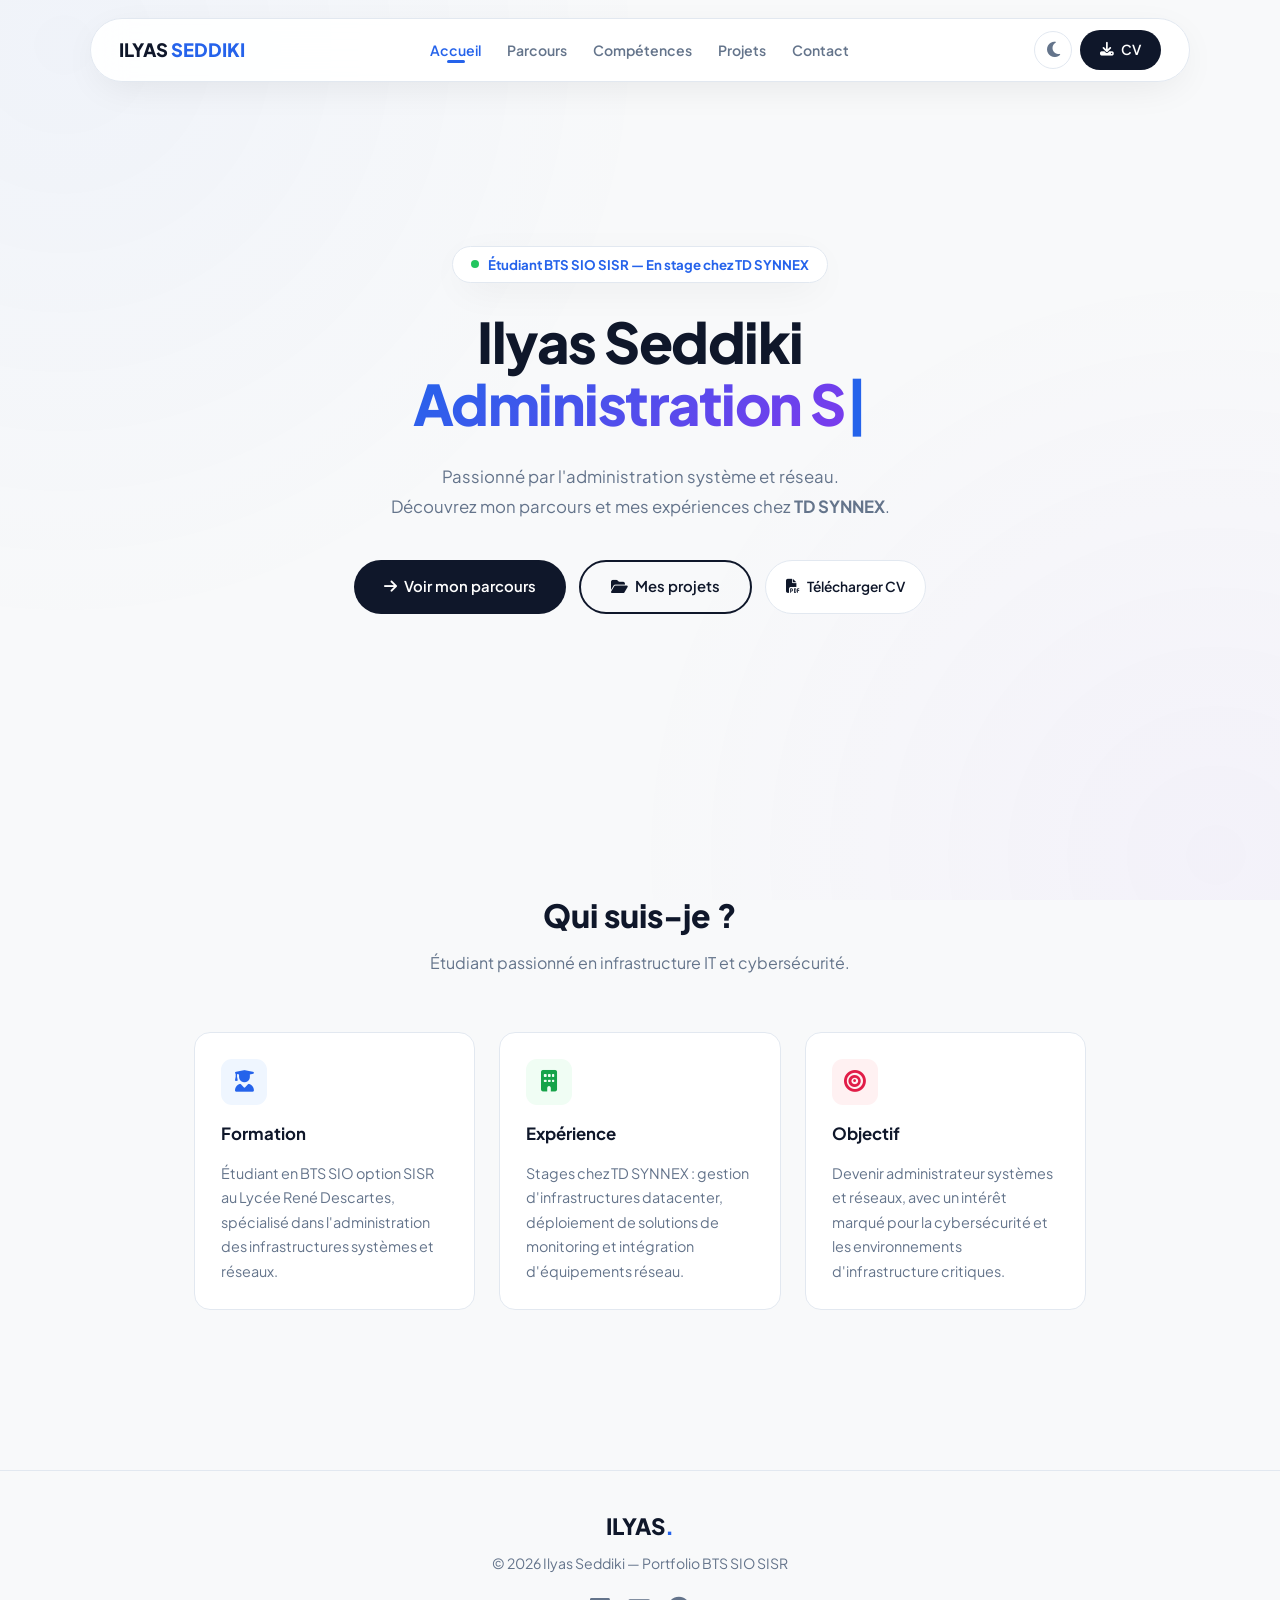
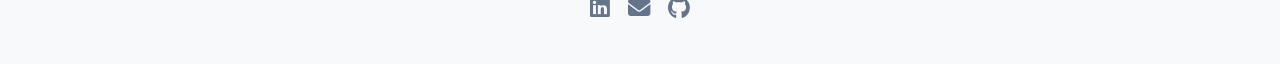
==== commit 2decea38: "Correction des liens PDF et ajout du menu mobile" ====
--- a/index.html
+++ b/index.html
@@ -8,444 +8,26 @@
     <link rel="preconnect" href="https://fonts.gstatic.com" crossorigin>
     <link href="https://fonts.googleapis.com/css2?family=Plus+Jakarta+Sans:wght@400;500;600;700;800&display=swap" rel="stylesheet">
     <link rel="stylesheet" href="https://cdnjs.cloudflare.com/ajax/libs/font-awesome/6.4.0/css/all.min.css">
-    <style>
-        :root {
-            --bg: #f8f9fa;
-            --card: #ffffff;
-            --primary: #0f172a;
-            --accent: #2563eb;
-            --purple: #7c3aed;
-            --muted: #64748b;
-            --border: 1px solid #e2e8f0;
-            --shadow: 0 10px 40px -10px rgba(0,0,0,.09);
-            --radius: 16px;
-            --tr: all .3s ease;
-        }
-        *, *::before, *::after { margin:0; padding:0; box-sizing:border-box; }
-        html { scroll-behavior: smooth; }
-        body { font-family:'Plus Jakarta Sans',sans-serif; background:var(--bg); color:var(--muted); line-height:1.6; overflow-x:hidden; }
-
-        .bg-mesh { position:fixed; inset:0; z-index:-1;
-            background: radial-gradient(circle at 5% 5%, rgba(37,99,235,.04), transparent 40%),
-                        radial-gradient(circle at 95% 95%, rgba(124,58,237,.04), transparent 40%); }
-
-        nav {
-            position:fixed; top:18px; left:50%; transform:translateX(-50%);
-            width:90%; max-width:1100px;
-            background:rgba(255,255,255,.92); backdrop-filter:blur(16px);
-            border:var(--border); border-radius:50px;
-            padding:11px 28px;
-            display:flex; justify-content:space-between; align-items:center;
-            z-index:9000; box-shadow:var(--shadow);
-        }
-        .logo { font-weight:800; font-size:1.15rem; color:var(--primary); text-transform:uppercase; }
-        .logo span { color:var(--accent); }
-        nav ul { display:flex; gap:26px; list-style:none; }
-        nav ul a { color:var(--muted); text-decoration:none; font-weight:600; font-size:.88rem; transition:var(--tr); }
-        nav ul a:hover { color:var(--accent); }
-        .nav-btns { display:flex; gap:8px; }
-        .btn { display:inline-flex; align-items:center; gap:7px; padding:9px 20px; border-radius:50px; font-weight:600; font-size:.86rem; text-decoration:none; transition:var(--tr); cursor:pointer; border:none; }
-        .btn-dark  { background:var(--primary); color:#fff; }
-        .btn-dark:hover  { background:var(--accent); transform:translateY(-2px); }
-        .btn-white { background:#fff; color:var(--primary); border:var(--border); }
-        .btn-white:hover { background:var(--bg); }
-        .btn-outline { background:transparent; border:2px solid var(--primary); color:var(--primary); }
-        .btn-outline:hover { background:var(--primary); color:#fff; }
-
-        header {
-            min-height:90vh; display:flex; flex-direction:column; justify-content:center; align-items:center;
-            text-align:center; padding:130px 24px 80px;
-        }
-        .hero-badge {
-            display:inline-flex; align-items:center; gap:9px;
-            background:#fff; padding:7px 18px; border-radius:50px;
-            font-size:.83rem; font-weight:700; color:var(--accent);
-            border:var(--border); margin-bottom:28px; box-shadow:var(--shadow);
-        }
-        .dot-green { width:8px; height:8px; border-radius:50%; background:#22c55e; animation:pulse 2s infinite; }
-        @keyframes pulse { 0%,100%{opacity:1;} 50%{opacity:.35;} }
-        h1 { font-size:clamp(2rem,5vw,3.5rem); font-weight:800; color:var(--primary); letter-spacing:-1.5px; line-height:1.1; margin-bottom:22px; }
-        .grad { background:linear-gradient(135deg,var(--accent),var(--purple)); -webkit-background-clip:text; background-clip:text; color:transparent; }
-        #tw { min-height:1.2em; display:inline-block; }
-        .cursor { color:var(--accent); animation:blink 1s step-end infinite; }
-        @keyframes blink { 0%,100%{opacity:1;} 50%{opacity:0;} }
-        .hero-desc { font-size:1.05rem; max-width:600px; color:var(--muted); margin-bottom:38px; line-height:1.8; }
-        .hero-actions { display:flex; gap:13px; flex-wrap:wrap; justify-content:center; }
-
-        section { padding:80px 5%; max-width:1020px; margin:0 auto; }
-        .sec-head { text-align:center; margin-bottom:56px; }
-        .sec-title { font-size:2rem; font-weight:800; color:var(--primary); margin-bottom:9px; }
-        .sec-sub { font-size:1rem; color:var(--muted); }
-
-        .tl-sep { text-align:center; position:relative; margin:40px 0 36px; }
-        .tl-sep::before { content:''; position:absolute; left:0; top:50%; width:100%; height:2px; background:#e2e8f0; }
-        .tl-label { position:relative; z-index:1; display:inline-block; background:var(--bg); padding:0 18px; font-size:1.15rem; font-weight:700; color:var(--primary); }
-        .timeline { position:relative; max-width:900px; margin:0 auto; }
-        .timeline::before { content:''; position:absolute; left:50%; transform:translateX(-50%); width:2px; height:100%; background:#e2e8f0; }
-        .tl-item { display:flex; justify-content:flex-end; padding-right:52px; position:relative; margin-bottom:48px; width:50%; }
-        .tl-item.r { justify-content:flex-start; padding-left:52px; padding-right:0; margin-left:50%; }
-        .tl-dot { position:absolute; right:-8px; top:4px; width:16px; height:16px; border-radius:50%; background:#fff; border:4px solid var(--accent); z-index:2; }
-        .tl-item.r .tl-dot { left:-8px; right:auto; }
-        .tl-item.school .tl-dot { border-color:var(--purple); }
-        .tl-card { background:var(--card); padding:26px; border-radius:20px; border:var(--border); box-shadow:var(--shadow); transition:var(--tr); width:100%; }
-        .tl-card:hover { transform:translateY(-3px); border-color:var(--accent); }
-        .tl-top { display:flex; justify-content:space-between; align-items:flex-start; flex-wrap:wrap; gap:10px; margin-bottom:16px; padding-bottom:14px; border-bottom:var(--border); }
-        .co-name { font-size:1.15rem; font-weight:800; color:var(--primary); display:flex; align-items:center; gap:8px; flex-wrap:wrap; }
-        .co-loc { font-size:.78rem; background:#f1f5f9; padding:3px 9px; border-radius:6px; color:var(--muted); font-weight:600; }
-        .dbadge { font-size:.7rem; font-weight:700; padding:4px 10px; border-radius:6px; white-space:nowrap; }
-        .dw { background:#eff6ff; color:var(--accent); }
-        .ds { background:#f5f3ff; color:var(--purple); }
-        .biz-box { background:#f0f9ff; border:1px solid #bae6fd; border-radius:11px; padding:13px; margin-bottom:16px; display:grid; grid-template-columns:repeat(auto-fit,minmax(110px,1fr)); gap:9px; }
-        .biz-r { display:flex; flex-direction:column; }
-        .biz-l { font-size:.66rem; font-weight:700; text-transform:uppercase; color:#0369a1; opacity:.7; }
-        .biz-v { font-size:.82rem; font-weight:700; color:#0369a1; }
-        .res-grid { display:grid; grid-template-columns:repeat(auto-fit,minmax(100px,1fr)); gap:9px; margin-top:16px; }
-        .res-btn { display:flex; flex-direction:column; align-items:center; padding:11px; border:var(--border); border-radius:10px; background:#fff; text-decoration:none; color:var(--muted); transition:var(--tr); cursor:pointer; }
-        .res-btn:hover { border-color:var(--accent); background:#eff6ff; color:var(--accent); transform:translateY(-2px); }
-        .ri { font-size:1.15rem; margin-bottom:5px; }
-        .rt { font-size:.7rem; font-weight:600; }
-        .proj-btn { background:linear-gradient(135deg,var(--purple),var(--accent)); color:#fff; padding:11px 18px; border-radius:10px; border:none; cursor:pointer; font-weight:700; font-size:.83rem; transition:var(--tr); display:flex; align-items:center; justify-content:center; gap:8px; margin-top:15px; width:100%; }
-        .proj-btn:hover { transform:translateY(-2px); box-shadow:0 10px 28px -10px rgba(124,58,237,.45); }
-
-        .modal { display:none; position:fixed; inset:0; z-index:9999; background:rgba(15,23,42,.83); backdrop-filter:blur(10px); }
-        .modal.on { display:flex; align-items:center; justify-content:center; padding:20px; }
-        .mbox { background:#fff; border-radius:22px; width:100%; max-width:900px; max-height:90vh; overflow-y:auto; animation:popIn .35s ease; box-shadow:0 25px 70px -10px rgba(0,0,0,.35); }
-        .mbox.wide { max-width:1080px; }
-        @keyframes popIn { from{opacity:0;transform:translateY(40px);} to{opacity:1;transform:translateY(0);} }
-        .mhead { background:linear-gradient(135deg,var(--purple),var(--accent)); color:#fff; padding:26px 30px; border-radius:22px 22px 0 0; position:relative; }
-        .mclose { position:absolute; top:16px; right:16px; background:rgba(255,255,255,.22); border:none; color:#fff; width:36px; height:36px; border-radius:50%; font-size:1.2rem; cursor:pointer; transition:var(--tr); display:flex; align-items:center; justify-content:center; }
-        .mclose:hover { background:rgba(255,255,255,.35); transform:rotate(90deg); }
-        .mtitle { font-size:1.6rem; font-weight:800; margin-bottom:5px; }
-        .msub { font-size:.9rem; opacity:.88; }
-        .mbody { padding:32px; }
-
-        .def-bar {
-            background: linear-gradient(135deg, #eff6ff, #f0f9ff);
-            border: 2px solid #bae6fd;
-            border-radius: 15px;
-            padding: 24px;
-            margin-bottom: 30px;
-        }
-        .def-bar h3 {
-            font-size: 1.25rem;
-            font-weight: 800;
-            color: var(--accent);
-            margin-bottom: 16px;
-            display: flex;
-            align-items: center;
-            gap: 10px;
-        }
-        .def-content {
-            display: grid;
-            grid-template-columns: repeat(auto-fit, minmax(280px, 1fr));
-            gap: 18px;
-        }
-        .def-item {
-            background: #fff;
-            padding: 16px;
-            border-radius: 10px;
-            border-left: 4px solid var(--accent);
-        }
-        .def-item strong {
-            color: var(--primary);
-            font-size: 0.95rem;
-            display: block;
-            margin-bottom: 6px;
-        }
-        .def-item p {
-            font-size: 0.88rem;
-            color: var(--muted);
-            line-height: 1.6;
-        }
-
-        .sommaire {
-            background: var(--card);
-            border: var(--border);
-            border-radius: 15px;
-            padding: 24px;
-            margin-bottom: 30px;
-        }
-        .sommaire h3 {
-            font-size: 1.2rem;
-            font-weight: 800;
-            color: var(--primary);
-            margin-bottom: 16px;
-            display: flex;
-            align-items: center;
-            gap: 10px;
-        }
-        .sommaire-list {
-            list-style: none;
-            padding: 0;
-        }
-        .sommaire-list li {
-            padding: 10px 14px;
-            margin-bottom: 8px;
-            background: var(--bg);
-            border-radius: 8px;
-            cursor: pointer;
-            transition: var(--tr);
-            display: flex;
-            align-items: center;
-            gap: 10px;
-        }
-        .sommaire-list li:hover {
-            background: #eff6ff;
-            transform: translateX(5px);
-            border-left: 4px solid var(--accent);
-        }
-        .sommaire-list li i {
-            color: var(--accent);
-            font-size: 0.9rem;
-        }
-
-        .tools-grid {
-            display: grid;
-            grid-template-columns: repeat(auto-fit, minmax(140px, 1fr));
-            gap: 14px;
-            margin-bottom: 30px;
-        }
-        .tool-card {
-            background: var(--card);
-            border: var(--border);
-            border-radius: 12px;
-            padding: 16px;
-            text-align: center;
-            transition: var(--tr);
-        }
-        .tool-card:hover {
-            transform: translateY(-3px);
-            box-shadow: var(--shadow);
-            border-color: var(--accent);
-        }
-        .tool-icon {
-            width: 50px;
-            height: 50px;
-            background: linear-gradient(135deg, #eff6ff, #f0f9ff);
-            border-radius: 10px;
-            display: flex;
-            align-items: center;
-            justify-content: center;
-            margin: 0 auto 10px;
-            font-size: 1.4rem;
-            color: var(--accent);
-        }
-        .tool-name {
-            font-size: 0.85rem;
-            font-weight: 700;
-            color: var(--primary);
-        }
-
-        .photos-grid {
-            display: grid;
-            grid-template-columns: repeat(auto-fit, minmax(200px, 1fr));
-            gap: 16px;
-            margin-bottom: 30px;
-        }
-        .photo-card {
-            background: var(--bg);
-            border: var(--border);
-            border-radius: 12px;
-            padding: 12px;
-            text-align: center;
-        }
-        .photo-placeholder {
-            width: 100%;
-            height: 140px;
-            background: linear-gradient(135deg, #f1f5f9, #e2e8f0);
-            border-radius: 8px;
-            display: flex;
-            align-items: center;
-            justify-content: center;
-            color: var(--muted);
-            font-size: 2rem;
-            margin-bottom: 8px;
-        }
-        .photo-caption {
-            font-size: 0.8rem;
-            font-weight: 600;
-            color: var(--primary);
-        }
-
-        .pj-item { background:var(--bg); border:var(--border); border-radius:13px; padding:20px; margin-bottom:18px; cursor:pointer; transition:var(--tr); }
-        .pj-item:hover { transform:translateY(-3px); border-color:var(--accent); box-shadow:var(--shadow); }
-        .pj-item.nc { cursor:default; }
-        .pj-item.nc:hover { transform:none; border-color:#e2e8f0; box-shadow:none; }
-        .pj-head { display:flex; justify-content:space-between; align-items:flex-start; flex-wrap:wrap; gap:8px; margin-bottom:10px; }
-        .pj-title { font-size:1.05rem; font-weight:700; color:var(--primary); display:flex; align-items:center; gap:8px; }
-        .pj-s { font-size:.67rem; font-weight:700; text-transform:uppercase; padding:4px 10px; border-radius:6px; white-space:nowrap; }
-        .s-wip { background:#fef3c7; color:#d97706; }
-        .s-soon { background:#f5f3ff; color:var(--purple); }
-
-        .parts-grid { display:grid; grid-template-columns:repeat(auto-fit,minmax(240px,1fr)); gap:20px; }
-        .part-card { background:#fff; border:2px solid #e2e8f0; border-radius:15px; padding:30px 20px; cursor:pointer; transition:var(--tr); text-align:center; }
-        .part-card:hover { transform:translateY(-5px); border-color:var(--accent); box-shadow:var(--shadow); }
-        .p-ico { width:60px; height:60px; background:linear-gradient(135deg,#eff6ff,#f0f9ff); border-radius:50%; display:flex; align-items:center; justify-content:center; margin:0 auto 16px; font-size:1.6rem; color:var(--accent); }
-        .p-num { font-size:1.1rem; font-weight:800; color:var(--primary); margin-bottom:6px; }
-        .p-desc { font-size:.86rem; color:var(--muted); line-height:1.5; }
-
-        .cpart { display:none; }
-        .cpart.on { display:block; animation:fadeUp .35s ease; }
-        @keyframes fadeUp { from{opacity:0;transform:translateY(12px);} to{opacity:1;transform:translateY(0);} }
-
-        .back-btn { display:inline-flex; align-items:center; justify-content:center; gap:8px; background:linear-gradient(135deg,#ffffff,#eff6ff); color:var(--primary); padding:10px 18px; border-radius:12px; border:1px solid #cbd5e1; font-weight:700; font-size:.86rem; cursor:pointer; transition:var(--tr); margin-bottom:26px; box-shadow:0 8px 24px -16px rgba(15,23,42,.45); }
-        .back-btn:hover { background:var(--primary); color:#fff; border-color:var(--primary); transform:translateY(-2px); }
-        .back-btn.part-back { position:sticky; top:0; z-index:3; }
-
-        .dsec { background:#fff; border:var(--border); border-radius:15px; padding:26px; margin-bottom:20px; }
-        .dsec h3 { font-size:1.15rem; font-weight:800; color:var(--primary); margin-bottom:14px; display:flex; align-items:center; gap:8px; }
-        .dsec p { color:var(--muted); line-height:1.8; font-size:.93rem; }
-        .stats-row { display:grid; grid-template-columns:repeat(auto-fit,minmax(170px,1fr)); gap:16px; margin-bottom:20px; }
-        .sbox { background:linear-gradient(135deg,#eff6ff,#f0f9ff); padding:18px; border-radius:12px; text-align:center; border:1px solid #bae6fd; }
-        .sn { font-size:2.3rem; font-weight:800; color:var(--accent); line-height:1; margin-bottom:5px; }
-        .sl { font-size:.8rem; color:var(--muted); font-weight:600; }
-        .mlist { list-style:none; padding:0; }
-        .mlist li { padding:13px 15px; margin-bottom:9px; background:var(--bg); border-left:4px solid var(--accent); border-radius:8px; font-size:.91rem; color:var(--muted); }
-        .mlist li strong { color:var(--primary); display:block; margin-bottom:3px; font-size:.93rem; }
-        .eq-table { width:100%; border-collapse:collapse; font-size:.82rem; margin-top:14px; }
-        .eq-table thead { background:var(--primary); color:#fff; }
-        .eq-table th { padding:10px 12px; text-align:left; font-weight:700; font-size:.76rem; }
-        .eq-table td { padding:9px 12px; border-bottom:1px solid #f1f5f9; }
-        .eq-table tbody tr:hover { background:#f8f9fa; }
-        .ok { color:#16a34a; font-weight:700; }
-        .warn { color:#d97706; font-weight:700; }
-        .err { color:#dc2626; font-weight:700; }
-        .res-box { background:linear-gradient(135deg,#dcfce7,#f0fdf4); border:1px solid #86efac; border-radius:15px; padding:26px; margin-bottom:20px; }
-        .res-box h3 { color:#16a34a; font-size:1.15rem; font-weight:800; margin-bottom:10px; display:flex; align-items:center; gap:8px; }
-        .res-box ul { list-style:none; padding:0; }
-        .res-box li { padding:7px 0; color:#166534; font-weight:600; font-size:.92rem; }
-
-        .sk-grid { display:grid; grid-template-columns:repeat(auto-fit,minmax(280px,1fr)); gap:26px; }
-        .sk-card { background:var(--card); border:var(--border); border-radius:var(--radius); padding:26px; transition:var(--tr); }
-        .sk-card:hover { transform:translateY(-5px); box-shadow:var(--shadow); border-color:var(--accent); }
-        .sk-ico { width:46px; height:46px; border-radius:11px; margin-bottom:16px; display:flex; align-items:center; justify-content:center; font-size:1.35rem; }
-        .i-sys { background:#eff6ff; color:#2563eb; }
-        .i-net { background:#f0fdf4; color:#16a34a; }
-        .i-sec { background:#fff1f2; color:#e11d48; }
-        .sk-title { font-size:1.05rem; font-weight:700; color:var(--primary); margin-bottom:13px; }
-        .sk-list { list-style:none; }
-        .sk-list li { margin-bottom:9px; font-size:.9rem; color:var(--muted); display:flex; align-items:center; gap:8px; }
-        .sk-list li i { font-size:.72rem; color:var(--accent); }
-        .tags { margin-top:16px; display:flex; flex-wrap:wrap; gap:6px; }
-        .tag { font-size:.72rem; font-weight:600; padding:3px 9px; border-radius:6px; background:#f1f5f9; color:#475569; }
-
-        .tp-grid { display:grid; grid-template-columns:repeat(auto-fit,minmax(290px,1fr)); gap:24px; }
-        .tp-card { background:var(--card); border:var(--border); border-radius:var(--radius); padding:22px; transition:var(--tr); display:flex; flex-direction:column; }
-        .tp-card:hover { transform:translateY(-5px); box-shadow:var(--shadow); border-color:var(--accent); }
-        .tp-title { font-size:1rem; font-weight:700; color:var(--primary); margin-bottom:9px; }
-        .tp-desc { font-size:.87rem; color:var(--muted); flex:1; }
-        .tp-btn { margin-top:14px; background:var(--accent); color:#fff; padding:8px 15px; border-radius:8px; text-decoration:none; font-weight:600; font-size:.82rem; display:inline-flex; align-items:center; gap:7px; transition:var(--tr); }
-        .tp-btn:hover { background:var(--primary); transform:translateY(-2px); }
-
-        .cbox { max-width:560px; margin:0 auto; background:#fff; padding:38px; border-radius:22px; box-shadow:var(--shadow); border:var(--border); }
-        input, textarea { width:100%; padding:13px; margin-bottom:13px; background:#f8f9fa; border:1px solid #e2e8f0; border-radius:8px; font-family:inherit; font-size:.92rem; }
-        input:focus, textarea:focus { outline:none; border-color:var(--accent); background:#fff; }
-        .submit-btn { width:100%; padding:13px; background:var(--accent); color:#fff; border:none; border-radius:8px; font-weight:700; font-size:.95rem; cursor:pointer; transition:var(--tr); }
-        .submit-btn:hover { background:var(--primary); }
-
-        footer { text-align:center; padding:38px 20px; border-top:var(--border); margin-top:80px; color:var(--muted); font-size:.88rem; }
-        .f-logo { font-size:1.4rem; font-weight:800; color:var(--primary); margin-bottom:7px; }
-        .f-socials { margin-top:16px; display:flex; justify-content:center; gap:18px; font-size:1.4rem; }
-        .f-socials a { color:var(--muted); transition:var(--tr); }
-        .f-socials a:hover { color:var(--accent); }
-
-        .rv { opacity:0; transform:translateY(26px); transition:opacity .55s ease, transform .55s ease; }
-        .rv.show { opacity:1; transform:none; }
-
-        /* ── Projets de Stage — Redesign Premium ─────────────────────── */
-        .proj-card { background:#fff; border:1.5px solid #e2e8f0; border-radius:16px; padding:20px 22px; margin-bottom:12px; cursor:pointer; transition:var(--tr); display:flex; align-items:flex-start; gap:16px; position:relative; overflow:hidden; }
-        .proj-card::before { content:''; position:absolute; left:0; top:0; bottom:0; width:4px; background:linear-gradient(180deg,var(--accent),var(--purple)); }
-        .proj-card:hover { border-color:var(--accent); box-shadow:0 8px 28px -8px rgba(37,99,235,.15); transform:translateY(-2px); }
-        .proj-card.nc { cursor:default; }
-        .proj-card.nc::before { background:#cbd5e1; }
-        .proj-card.nc:hover { transform:none; border-color:#e2e8f0; box-shadow:none; }
-        .pci { width:44px; height:44px; border-radius:11px; flex-shrink:0; background:linear-gradient(135deg,#eff6ff,#f0f9ff); display:flex; align-items:center; justify-content:center; font-size:1.15rem; color:var(--accent); }
-        .proj-card.nc .pci { background:#f1f5f9; color:var(--muted); }
-        .pcb { flex:1; min-width:0; }
-        .pct { font-size:.96rem; font-weight:700; color:var(--primary); margin-bottom:5px; display:flex; align-items:center; gap:8px; flex-wrap:wrap; }
-        .pcd { font-size:.86rem; color:var(--muted); line-height:1.65; }
-        .pca { color:var(--accent); font-size:.85rem; flex-shrink:0; margin-top:3px; transition:var(--tr); }
-        .proj-card:hover .pca { transform:translateX(3px); }
-        .bs { font-size:.67rem; font-weight:700; text-transform:uppercase; padding:3px 9px; border-radius:20px; white-space:nowrap; letter-spacing:.3px; }
-        .bs-wip { background:#fef3c7; color:#b45309; }
-        .bs-soon { background:#f5f3ff; color:var(--purple); }
-        .bs-doc { background:#f0fdf4; color:#15803d; }
-        .mhead-tags { display:flex; gap:8px; flex-wrap:wrap; margin-top:9px; }
-        .mhead-tag { background:rgba(255,255,255,.2); border:1px solid rgba(255,255,255,.3); border-radius:20px; padding:3px 12px; font-size:.76rem; font-weight:600; display:inline-flex; align-items:center; gap:6px; }
-        .ov-stats { display:grid; grid-template-columns:repeat(3,1fr); gap:12px; margin-bottom:26px; }
-        .ov-stat { background:linear-gradient(135deg,#eff6ff,#f0f9ff); border:1px solid #bae6fd; border-radius:13px; padding:16px 12px; text-align:center; }
-        .ov-sn { font-size:2rem; font-weight:800; color:var(--accent); line-height:1; }
-        .ov-sl { font-size:.72rem; font-weight:600; color:var(--muted); margin-top:4px; }
-        .def-chips { display:grid; grid-template-columns:repeat(auto-fit,minmax(250px,1fr)); gap:10px; }
-        .def-chip { background:#fff; border:1.5px solid #e2e8f0; border-radius:12px; padding:13px 15px; display:flex; gap:12px; align-items:flex-start; }
-        .dci { width:30px; height:30px; flex-shrink:0; background:linear-gradient(135deg,#eff6ff,#f0f9ff); border-radius:8px; display:flex; align-items:center; justify-content:center; font-size:.82rem; color:var(--accent); }
-        .dcb strong { display:block; font-size:.87rem; color:var(--primary); font-weight:700; margin-bottom:3px; }
-        .dcb p { font-size:.8rem; color:var(--muted); line-height:1.5; margin:0; }
-        .pcv2 { background:#fff; border:1.5px solid #e2e8f0; border-radius:14px; padding:20px; cursor:pointer; transition:var(--tr); display:flex; align-items:flex-start; gap:14px; }
-        .pcv2:hover { transform:translateY(-4px); border-color:var(--accent); box-shadow:var(--shadow); }
-        .pcv2-num { width:34px; height:34px; border-radius:9px; flex-shrink:0; background:linear-gradient(135deg,var(--accent),var(--purple)); display:flex; align-items:center; justify-content:center; font-size:.82rem; font-weight:800; color:#fff; }
-        .pcv2-title { font-size:.93rem; font-weight:700; color:var(--primary); margin-bottom:4px; }
-        .pcv2-desc { font-size:.82rem; color:var(--muted); line-height:1.5; }
-        .part-banner { background:linear-gradient(135deg,#eff6ff,#f0f9ff); border:1.5px solid #bae6fd; border-radius:14px; padding:18px 20px; margin-bottom:20px; display:flex; align-items:center; gap:14px; }
-        .pb-ico { width:40px; height:40px; border-radius:10px; flex-shrink:0; background:linear-gradient(135deg,var(--accent),var(--purple)); display:flex; align-items:center; justify-content:center; font-size:1.05rem; color:#fff; }
-        .pb-title { font-size:1rem; font-weight:800; color:var(--primary); margin-bottom:2px; }
-        .pb-sub { font-size:.82rem; color:var(--muted); }
-        .result-v2 { background:linear-gradient(135deg,#f0fdf4,#dcfce7); border:1.5px solid #86efac; border-radius:13px; padding:20px 22px; margin-top:16px; margin-bottom:20px; }
-        .result-v2 h4 { font-size:.92rem; font-weight:800; color:#16a34a; display:flex; align-items:center; gap:7px; margin-bottom:10px; }
-        .result-v2 ul { list-style:none; padding:0; }
-        .result-v2 li { padding:6px 0 6px 20px; position:relative; font-size:.88rem; color:#166534; font-weight:600; border-bottom:1px solid rgba(134,239,172,.3); }
-        .result-v2 li:last-child { border-bottom:none; }
-        .result-v2 li::before { content:'✓'; position:absolute; left:0; color:#16a34a; font-weight:800; }
-        .cr-card { background:#fff; border:1.5px solid #e2e8f0; border-radius:15px; padding:20px 22px; margin-bottom:12px; display:flex; gap:16px; align-items:flex-start; transition:var(--tr); }
-        .cr-card:hover { border-color:var(--accent); box-shadow:0 6px 22px -6px rgba(37,99,235,.12); }
-        .cr-ico { width:42px; height:42px; border-radius:11px; flex-shrink:0; background:#fff1f2; display:flex; align-items:center; justify-content:center; font-size:1.15rem; color:#ef4444; }
-        .cr-body { flex:1; }
-        .cr-title { font-size:.96rem; font-weight:700; color:var(--primary); margin-bottom:5px; }
-        .cr-desc { font-size:.85rem; color:var(--muted); line-height:1.65; margin-bottom:12px; }
-
-        .hamburger { display:none; flex-direction:column; justify-content:center; gap:5px; cursor:pointer; background:none; border:none; padding:4px; }
-        .hamburger span { display:block; width:22px; height:2px; background:var(--primary); border-radius:2px; transition:var(--tr); }
-
-        @media (max-width:768px) {
-            .hamburger { display:flex; }
-            nav { position:fixed; }
-            nav ul { display:none; flex-direction:column; gap:0; position:absolute; top:calc(100% + 10px); left:0; right:0; background:#fff; border:var(--border); border-radius:16px; padding:8px; box-shadow:var(--shadow); }
-            nav ul.open { display:flex; }
-            nav ul a { padding:10px 16px; display:block; border-radius:10px; }
-            h1 { font-size:2rem; letter-spacing:-.5px; }
-            .timeline::before { left:18px; }
-            .tl-item, .tl-item.r { width:100%; padding-left:44px; padding-right:0; margin-left:0; justify-content:flex-start; }
-            .tl-dot, .tl-item.r .tl-dot { left:10px; right:auto; }
-            .mbody { padding:18px; }
-            .mtitle { font-size:1.25rem; }
-            .eq-table { font-size:.72rem; }
-            .def-content { grid-template-columns: 1fr; }
-            .parts-grid { grid-template-columns: 1fr; }
-            .ov-stats { grid-template-columns:1fr 1fr; }
-            .proj-card { flex-wrap:wrap; }
-            .cr-card { flex-wrap:wrap; }
-            .part-banner { flex-direction:column; gap:10px; }
-            .pcv2 { flex-wrap:wrap; }
-        }
-    </style>
+    <link rel="stylesheet" href="styles.css">
 </head>
 <body>
 <div class="bg-mesh"></div>
 
 <nav>
-    <div class="logo">Ilyas <span>Seddiki</span></div>
+    <a href="index.html" class="logo">Ilyas <span>Seddiki</span></a>
     <ul id="navMenu">
-        <li><a href="#parcours">Parcours</a></li>
-        <li><a href="#competences">Compétences</a></li>
-        <li><a href="#projets">Projets</a></li>
-        <li><a href="#contact">Contact</a></li>
+        <li><a href="index.html">Accueil</a></li>
+        <li><a href="parcours.html">Parcours</a></li>
+        <li><a href="competences.html">Compétences</a></li>
+        <li><a href="projets.html">Projets</a></li>
+        <li><a href="contact.html">Contact</a></li>
     </ul>
     <button class="hamburger" id="hamburger" aria-label="Menu" aria-expanded="false">
         <span></span><span></span><span></span>
     </button>
     <div class="nav-btns">
+        <button class="theme-toggle" id="themeToggle"><i class="fa-solid fa-moon"></i></button>
         <a href="cv_seddiki_ilyas.pdf" class="btn btn-dark" download><i class="fa-solid fa-download"></i> CV</a>
-        <a href="#contact" class="btn btn-white">Me contacter</a>
     </div>
 </nav>
 
@@ -463,674 +45,39 @@
         Découvrez mon parcours et mes expériences chez <strong>TD SYNNEX</strong>.
     </p>
     <div class="hero-actions rv">
-        <a href="#parcours" class="btn btn-dark" style="padding:13px 30px; font-size:.93rem;">
-            <i class="fa-solid fa-arrow-down"></i> Voir mon parcours
+        <a href="parcours.html" class="btn btn-dark" style="padding:13px 30px; font-size:.93rem;">
+            <i class="fa-solid fa-arrow-right"></i> Voir mon parcours
         </a>
-        <a href="cv_seddiki_ilyas.pdf" class="btn btn-outline" download>
+        <a href="projets.html" class="btn btn-outline" style="padding:13px 30px; font-size:.93rem;">
+            <i class="fa-solid fa-folder-open"></i> Mes projets
+        </a>
+        <a href="cv_seddiki_ilyas.pdf" class="btn btn-white" download>
             <i class="fa-solid fa-file-pdf"></i> Télécharger CV
         </a>
     </div>
 </header>
 
-<section id="parcours">
+<section>
     <div class="sec-head rv">
-        <h2 class="sec-title">Mon Parcours</h2>
-        <p class="sec-sub">Formation académique et immersion professionnelle.</p>
+        <h2 class="sec-title">Qui suis-je ?</h2>
+        <p class="sec-sub">Étudiant passionné en infrastructure IT et cybersécurité.</p>
     </div>
-
-    <div class="tl-sep rv">
-        <span class="tl-label"><i class="fa-solid fa-briefcase"></i> Expérience Professionnelle</span>
-    </div>
-
-    <div class="timeline">
-        <div class="tl-item rv">
-            <div class="tl-dot"></div>
-            <div class="tl-card">
-                <div class="tl-top">
-                    <div class="co-name">
-                        <i class="fa-solid fa-building"></i> TD SYNNEX
-                        <span class="co-loc"><i class="fa-solid fa-map-pin"></i> Courbevoie (BSC)</span>
-                    </div>
-                    <span class="dbadge dw">2026</span>
-                </div>
-                <div class="biz-box">
-                    <div class="biz-r"><span class="biz-l">Service</span><span class="biz-v">Business Service Center</span></div>
-                    <div class="biz-r"><span class="biz-l">Objectif</span><span class="biz-v">Gestion d'infrastructures systèmes et réseaux</span></div>
-                </div>
-                <p style="font-size:.91rem;">Stage de deuxième année au BSC, orienté projets d'infrastructure IT.</p>
-                <button class="proj-btn" onclick="openProjModal()">
-                    <i class="fa-solid fa-folder-open"></i> Voir mes projets de stage
-                </button>
-            </div>
-        </div>
-
-        <div class="tl-item r rv">
-            <div class="tl-dot"></div>
-            <div class="tl-card">
-                <div class="tl-top">
-                    <div class="co-name">
-                        <i class="fa-solid fa-building"></i> TD SYNNEX
-                        <span class="co-loc"><i class="fa-solid fa-map-pin"></i> Bussy-St-Georges (CTO)</span>
-                    </div>
-                    <span class="dbadge dw">2025</span>
-                </div>
-                <div class="biz-box">
-                    <div class="biz-r"><span class="biz-l">Forme Juridique</span><span class="biz-v">SAS</span></div>
-                    <div class="biz-r"><span class="biz-l">Activité</span><span class="biz-v">Grossiste Informatique</span></div>
-                    <div class="biz-r"><span class="biz-l">Cible</span><span class="biz-v">B2B (Revendeurs)</span></div>
-                </div>
-                <h4 style="font-size:.92rem; color:var(--primary); margin-bottom:8px;">Missions principales :</h4>
-                <ul style="padding-left:17px; color:#475569; font-size:.87rem; margin-bottom:15px;">
-                    <li>Configuration de RAID</li>
-                    <li>Masterisation et déploiement de postes de travail</li>
-                </ul>
-                <div class="res-grid">
-                    <a href="#" class="res-btn"><i class="fa-solid fa-file-pdf ri" style="color:#ef4444;"></i><span class="rt">Rapport</span></a>
-                    <a href="#" class="res-btn"><i class="fa-solid fa-images ri" style="color:#3b82f6;"></i><span class="rt">Photos</span></a>
-                    <a href="#" class="res-btn"><i class="fa-solid fa-calendar-days ri" style="color:#10b981;"></i><span class="rt">Planning</span></a>
-                    <a href="#" class="res-btn"><i class="fa-solid fa-check-circle ri" style="color:#f59e0b;"></i><span class="rt">Compétences</span></a>
-                </div>
-            </div>
-        </div>
-    </div>
-
-    <div class="tl-sep rv" style="margin-top:60px;">
-        <span class="tl-label"><i class="fa-solid fa-graduation-cap"></i> Formation Académique</span>
-    </div>
-
-    <div class="timeline">
-        <div class="tl-item school rv">
-            <div class="tl-dot"></div>
-            <div class="tl-card">
-                <div class="tl-top">
-                    <h3 style="font-weight:800; color:var(--primary); font-size:1.05rem;">BTS SIO Option SISR</h3>
-                    <span class="dbadge ds">2024 - 2026 (en cours)</span>
-                </div>
-                <p style="font-size:.85rem; color:var(--muted); margin-bottom:7px;">Lycée René Descartes - Champs-sur-Marne</p>
-                <p style="font-size:.9rem; color:#475569;">Infrastructure, systèmes, réseaux, services (AD/DNS/DHCP), virtualisation et notions de cybersécurité.</p>
-            </div>
-        </div>
-        <div class="tl-item r school rv">
-            <div class="tl-dot"></div>
-            <div class="tl-card">
-                <div class="tl-top">
-                    <h3 style="font-weight:800; color:var(--primary); font-size:1.05rem;">1ère année de Licence en Mathématique et Informatique</h3>
-                    <span class="dbadge ds">2023-2024</span>
-                </div>
-                <p style="font-size:.85rem; color:var(--muted); margin-bottom:7px;">Université Gustave Eiffel - Champs-sur-Marne</p>
-                <p style="font-size:.9rem; color:#475569;">Arithmétique, programmation, bases de données</p>
-            </div>
-        </div>
-         <div class="tl-item school rv">
-             <div class="tl-dot"></div>
-             <div class="tl-card">
-                 <div class="tl-top">
-                    <h3 style="font-weight:800; color:var(--primary); font-size:1.05rem;">Baccalauréat Général - Spécialité Mathématiques et SES</h3>
-                    <span class="dbadge ds">2020-2023</span>
-                </div>
-                <p style="font-size:.85rem; color:var(--muted); margin-bottom:7px;">Lycée André Bouloche - Livry-Gargan</p>
-                <p style="font-size:.9rem; color:#475569;">Baccalauréat obtenu en 2023. Mention bien.</p>
-            </div>
-        </div>
-    </div>
-</section>
-
-<div id="projModal" class="modal">
-    <div class="mbox">
-        <div class="mhead">
-            <button class="mclose" onclick="closeProjModal()"><i class="fa-solid fa-xmark"></i></button>
-            <div class="mtitle">Projets de Stage</div>
-            <div class="msub">Business Service Center | 2026</div>
-            <div class="mhead-tags">
-                <span class="mhead-tag"><i class="fa-solid fa-building"></i> TD SYNNEX — Courbevoie</span>
-                <span class="mhead-tag"><i class="fa-solid fa-calendar"></i> 2026</span>
-            </div>
-        </div>
-        <div class="mbody">
-            <div class="proj-card" onclick="openMonitModal()">
-                <div class="pci"><i class="fa-solid fa-chart-line"></i></div>
-                <div class="pcb">
-                    <div class="pct">Monitoring EcoStruxure APC <span class="bs bs-wip">En cours</span></div>
-                    <p class="pcd">Recensement, configuration et supervision centralisée de 41 équipements réseau (onduleurs UPS et PDU) répartis sur 16 racks du datacenter.</p>
-                </div>
-                <i class="fa-solid fa-chevron-right pca"></i>
-            </div>
-            <div class="proj-card" onclick="openCiscoModal()">
-                <div class="pci"><i class="fa-solid fa-brain"></i></div>
-                <div class="pcb">
-                    <div class="pct">Déploiement Solution CISCO IA <span class="bs bs-wip">En cours</span></div>
-                    <p class="pcd">Réception, inventaire et intégration physique d'équipements réseau CISCO IA dans l'infrastructure du datacenter.</p>
-                </div>
-                <i class="fa-solid fa-chevron-right pca"></i>
-            </div>
-            <div class="proj-card" onclick="openCRModal()">
-                <div class="pci"><i class="fa-solid fa-folder-open"></i></div>
-                <div class="pcb">
-                    <div class="pct">Comptes Rendus d'Intervention <span class="bs bs-doc">Documents</span></div>
-                    <p class="pcd">Rapports techniques rédigés lors du stage : installation caméra PTZ Axis, mise à jour firmware PDU APC, mise en service commutateur Aruba 3810M.</p>
-                </div>
-                <i class="fa-solid fa-chevron-right pca"></i>
-            </div>
-        </div>
-    </div>
-</div>
-
-<div id="monitModal" class="modal">
-    <div class="mbox wide">
-        <div class="mhead">
-            <button class="mclose" onclick="closeMonitModal()"><i class="fa-solid fa-xmark"></i></button>
-            <div class="mtitle">Monitoring EcoStruxure APC</div>
-            <div class="msub" id="msub">Vue d'ensemble du projet</div>
-            <div class="mhead-tags">
-                <span class="mhead-tag"><i class="fa-solid fa-building"></i> TD SYNNEX — Courbevoie (BSC)</span>
-                <span class="mhead-tag"><i class="fa-solid fa-server"></i> Datacenter</span>
-                <span class="mhead-tag"><i class="fa-solid fa-calendar"></i> 2026</span>
-            </div>
-        </div>
-        <div class="mbody">
-
-            <div id="overview">
-                <!-- KPIs en tête -->
-                <div class="ov-stats">
-                    <div class="ov-stat"><div class="ov-sn">41</div><div class="ov-sl">Équipements recensés</div></div>
-                    <div class="ov-stat"><div class="ov-sn">16</div><div class="ov-sl">Racks audités</div></div>
-                    <div class="ov-stat"><div class="ov-sn">4</div><div class="ov-sl">Marques référencées</div></div>
-                </div>
-
-                <div class="dsec">
-                    <h3><i class="fa-solid fa-bullseye"></i> Contexte & Objectifs</h3>
-                    <p><strong>Problématique :</strong> Le datacenter du Business Service Center de TD SYNNEX à Courbevoie héberge 16 racks d'équipements critiques sans aucune supervision centralisée. En cas de coupure secteur, l'autonomie des onduleurs n'est pas connue en temps réel, rendant impossible la détection anticipée de pannes électriques.</p>
-                    <p style="margin-top:10px;"><strong>Solution déployée :</strong> Mise en place d'un monitoring centralisé via <strong>EcoStruxure IT Expert</strong> permettant de superviser en temps réel l'ensemble des onduleurs UPS et PDU du datacenter depuis une interface unifiée.</p>
-                </div>
-
-                <div class="dsec">
-                    <h3><i class="fa-solid fa-book"></i> Glossaire technique</h3>
-                    <div class="def-chips">
-                        <div class="def-chip"><div class="dci"><i class="fa-solid fa-bolt"></i></div><div class="dcb"><strong>UPS — Onduleur</strong><p>Assure une alimentation continue lors des coupures secteur. Protège les équipements critiques du datacenter.</p></div></div>
-                        <div class="def-chip"><div class="dci"><i class="fa-solid fa-plug"></i></div><div class="dcb"><strong>PDU — Multiprise intelligente</strong><p>Distribue l'électricité et supervise la consommation de chaque prise à distance.</p></div></div>
-                        <div class="def-chip"><div class="dci"><i class="fa-solid fa-cloud"></i></div><div class="dcb"><strong>EcoStruxure IT</strong><p>Plateforme cloud Schneider Electric pour la supervision centralisée des infrastructures datacenter.</p></div></div>
-                        <div class="def-chip"><div class="dci"><i class="fa-solid fa-network-wired"></i></div><div class="dcb"><strong>SNMP v3</strong><p>Protocole de supervision réseau permettant de collecter les données des équipements à distance.</p></div></div>
-                        <div class="def-chip"><div class="dci"><i class="fa-solid fa-server"></i></div><div class="dcb"><strong>Rack</strong><p>Armoire standardisée accueillant les équipements réseau et serveurs du datacenter.</p></div></div>
-                        <div class="def-chip"><div class="dci"><i class="fa-solid fa-right-left"></i></div><div class="dcb"><strong>Gateway EcoStruxure</strong><p>Passerelle assurant la liaison entre les équipements physiques et la plateforme cloud Schneider Electric.</p></div></div>
-                    </div>
-                </div>
-
-                <div class="dsec">
-                    <h3><i class="fa-solid fa-wrench"></i> Technologies utilisées</h3>
-                    <div class="tools-grid">
-                        <div class="tool-card"><div class="tool-icon"><i class="fa-solid fa-server"></i></div><div class="tool-name">EcoStruxure IT Expert</div></div>
-                        <div class="tool-card"><div class="tool-icon"><i class="fa-solid fa-cube"></i></div><div class="tool-name">EcoStruxure IT Advisor</div></div>
-                        <div class="tool-card"><div class="tool-icon"><i class="fa-solid fa-network-wired"></i></div><div class="tool-name">Cisco Switch</div></div>
-                        <div class="tool-card"><div class="tool-icon"><i class="fa-solid fa-terminal"></i></div><div class="tool-name">SNMP v3</div></div>
-                        <div class="tool-card"><div class="tool-icon"><i class="fa-brands fa-windows"></i></div><div class="tool-name">Hyper-V</div></div>
-                        <div class="tool-card"><div class="tool-icon"><i class="fa-brands fa-linux"></i></div><div class="tool-name">Rocky Linux 8.10</div></div>
-                    </div>
-                </div>
-
-                <div class="dsec">
-                    <h3><i class="fa-solid fa-images"></i> Photos du projet</h3>
-                    <div class="photos-grid">
-                        <div class="photo-card"><div class="photo-placeholder"><i class="fa-solid fa-server"></i></div><div class="photo-caption">Racks datacenter BSC</div></div>
-                        <div class="photo-card"><div class="photo-placeholder"><i class="fa-solid fa-plug"></i></div><div class="photo-caption">PDU APC</div></div>
-                        <div class="photo-card"><div class="photo-placeholder"><i class="fa-solid fa-bolt"></i></div><div class="photo-caption">Onduleur UPS</div></div>
-                        <div class="photo-card"><div class="photo-placeholder"><i class="fa-solid fa-ethernet"></i></div><div class="photo-caption">Câblage réseau</div></div>
-                        <div class="photo-card"><div class="photo-placeholder"><i class="fa-solid fa-chart-line"></i></div><div class="photo-caption">Interface EcoStruxure</div></div>
-                        <div class="photo-card"><div class="photo-placeholder"><i class="fa-solid fa-desktop"></i></div><div class="photo-caption">Supervision temps réel</div></div>
-                    </div>
-                </div>
-
-                <div style="text-align:center; margin-top:28px;">
-                    <button class="proj-btn" onclick="showPartsGrid()" style="max-width:400px; margin:0 auto;">
-                        <i class="fa-solid fa-layer-group"></i> Consulter les 4 parties du projet
-                    </button>
-                </div>
-            </div>
-
-            <div id="pgrid" class="parts-grid" style="display:none;">
-                <button class="back-btn" onclick="backParts()" style="grid-column:1/-1; margin-bottom:4px;"><i class="fa-solid fa-arrow-left"></i> Retour à l'aperçu</button>
-                <div class="pcv2" onclick="showPart('p1')">
-                    <div class="pcv2-num">1</div>
-                    <div><div class="pcv2-title">Recensement & Configuration</div><div class="pcv2-desc">Audit physique des 16 racks, adressage IP et tests de connectivité des 41 équipements</div></div>
-                </div>
-                <div class="pcv2" onclick="showPart('p2')">
-                    <div class="pcv2-num">2</div>
-                    <div><div class="pcv2-title">Câblage réseau</div><div class="pcv2-desc">Raccordement physique au switch Cisco et connexion à la gateway EcoStruxure</div></div>
-                </div>
-                <div class="pcv2" onclick="showPart('p3')">
-                    <div class="pcv2-num">3</div>
-                    <div><div class="pcv2-title">Déploiement EcoStruxure IT Expert</div><div class="pcv2-desc">Installation, découverte automatique et configuration des alertes en temps réel</div></div>
-                </div>
-                <div class="pcv2" onclick="showPart('p4')">
-                    <div class="pcv2-num">4</div>
-                    <div><div class="pcv2-title">Modélisation 3D du datacenter</div><div class="pcv2-desc">Déploiement d'IT Advisor et jumeau numérique des 16 racks du datacenter BSC</div></div>
-                </div>
-            </div>
-
-            <div id="p1" class="cpart">
-                <button class="back-btn part-back" onclick="backToGrid()"><i class="fa-solid fa-arrow-left"></i> Retour aux 4 parties</button>
-                <div class="part-banner">
-                    <div class="pb-ico"><i class="fa-solid fa-magnifying-glass"></i></div>
-                    <div>
-                        <div class="pb-title">Partie 1 — Recensement & Configuration</div>
-                        <div class="pb-sub">Audit physique et mise en réseau des 41 équipements du datacenter</div>
-                    </div>
-                </div>
-                <div class="dsec">
-                    <h3><i class="fa-solid fa-bullseye"></i> Contexte & Mission</h3>
-                    <p>Recenser et configurer l'ensemble des équipements de distribution électrique (onduleurs UPS et PDU) répartis sur les 16 racks du datacenter TD SYNNEX, afin de les préparer à l'intégration dans la plateforme de supervision EcoStruxure IT.</p>
-                </div>
-                <div class="stats-row">
-                    <div class="sbox"><div class="sn">41</div><div class="sl">Équipements recensés</div></div>
-                    <div class="sbox"><div class="sn">16</div><div class="sl">Racks audités</div></div>
-                    <div class="sbox"><div class="sn">4</div><div class="sl">Marques (APC / EATON / VERTIV / HPE)</div></div>
-                </div>
-                <div class="dsec">
-                    <h3><i class="fa-solid fa-list-check"></i> Méthodologie</h3>
-                    <ul class="mlist">
-                        <li><strong>Phase 1 — Audit physique</strong>Inspection visuelle des 16 racks, identification et inventaire de chaque équipement installé.</li>
-                        <li><strong>Phase 2 — Adressage réseau</strong>Attribution et documentation des adresses IP selon une nomenclature cohérente par rack et type d'équipement.</li>
-                        <li><strong>Phase 3 — Tests de connectivité</strong>Vérification des accès via ping, telnet et interface web. Identification et traitement des équipements défaillants.</li>
-                    </ul>
-                </div>
-                <div class="result-v2">
-                    <h4><i class="fa-solid fa-circle-check"></i> Résultats obtenus</h4>
-                    <ul>
-                        <li>41 équipements inventoriés, 30 configurés et joignables avec succès</li>
-                        <li>Plan d'adressage IP structuré et documenté pour l'ensemble du datacenter</li>
-                    </ul>
-                </div>
-            </div>
-
-            <div id="p2" class="cpart">
-                <button class="back-btn part-back" onclick="backToGrid()"><i class="fa-solid fa-arrow-left"></i> Retour aux 4 parties</button>
-                <div class="part-banner">
-                    <div class="pb-ico"><i class="fa-solid fa-ethernet"></i></div>
-                    <div>
-                        <div class="pb-title">Partie 2 — Câblage réseau</div>
-                        <div class="pb-sub">Raccordement physique et intégration à la gateway EcoStruxure</div>
-                    </div>
-                </div>
-                <div class="dsec">
-                    <h3><i class="fa-solid fa-bullseye"></i> Contexte</h3>
-                    <p>Après l'inventaire et la configuration IP des équipements, l'étape suivante consistait à les raccorder physiquement au réseau du datacenter pour les rendre accessibles et supervisables depuis la plateforme <strong>EcoStruxure IT</strong>.</p>
-                </div>
-                <div class="dsec">
-                    <h3><i class="fa-solid fa-list-check"></i> Déroulement</h3>
-                    <ul class="mlist">
-                        <li><strong>Câblage des UPS et PDU</strong>Raccordement de l'ensemble des équipements disposant d'une carte réseau vers les ports du commutateur Cisco, avec un acheminement soigné des câbles RJ45.</li>
-                        <li><strong>Centralisation sur le switch Cisco</strong>Le commutateur Cisco concentre toutes les connexions réseau des équipements du datacenter sur un même segment.</li>
-                        <li><strong>Intégration à la gateway EcoStruxure</strong>Les équipements joignables sont détectés et rattachés à la passerelle EcoStruxure IT, lien entre l'infrastructure physique et la plateforme cloud Schneider Electric.</li>
-                    </ul>
-                </div>
-                <div class="result-v2">
-                    <h4><i class="fa-solid fa-circle-check"></i> Résultats obtenus</h4>
-                    <ul>
-                        <li>Tous les équipements câblés et reliés au commutateur Cisco du datacenter</li>
-                        <li>Équipements joignables intégrés et visibles depuis la gateway EcoStruxure IT</li>
-                    </ul>
-                </div>
-            </div>
-
-            <div id="p3" class="cpart">
-                <button class="back-btn part-back" onclick="backToGrid()"><i class="fa-solid fa-arrow-left"></i> Retour aux 4 parties</button>
-                <div class="part-banner">
-                    <div class="pb-ico"><i class="fa-solid fa-display"></i></div>
-                    <div>
-                        <div class="pb-title">Partie 3 — Déploiement EcoStruxure IT Expert</div>
-                        <div class="pb-sub">Supervision centralisée et alertes temps réel du datacenter</div>
-                    </div>
-                </div>
-                <div class="dsec">
-                    <h3><i class="fa-solid fa-bullseye"></i> Objectif</h3>
-                    <p>Déployer la solution de supervision centralisée <strong>EcoStruxure IT Expert</strong> de Schneider Electric pour monitorer en temps réel l'ensemble des onduleurs UPS et PDU depuis une interface unifiée, et configurer des alertes proactives sur l'infrastructure électrique du datacenter.</p>
-                </div>
-                <div class="dsec">
-                    <h3><i class="fa-solid fa-list-check"></i> Déroulement du déploiement</h3>
-                    <ul class="mlist">
-                        <li><strong>Installation d'EcoStruxure IT Expert</strong>Déploiement de la solution sur le serveur dédié, configuration initiale de la plateforme et paramétrage des accès administrateur.</li>
-                        <li><strong>Découverte automatique des équipements</strong>Scan réseau sur le sous-réseau 192.168.X.0/24 permettant la détection automatique de l'ensemble des PDU et UPS préalablement configurés.</li>
-                        <li><strong>Configuration des seuils d'alerte</strong>Paramétrage des alertes pour chaque équipement : niveau de charge, température, autonomie batterie et état d'alimentation.</li>
-                    </ul>
-                </div>
-                <div class="result-v2">
-                    <h4><i class="fa-solid fa-circle-check"></i> Résultats obtenus</h4>
-                    <ul>
-                        <li>EcoStruxure IT Expert déployé et opérationnel sur le datacenter BSC</li>
-                        <li>Ensemble des équipements supervisés en temps réel depuis la plateforme centralisée</li>
-                    </ul>
-                </div>
-            </div>
-
-            <div id="p4" class="cpart">
-                <button class="back-btn part-back" onclick="backToGrid()"><i class="fa-solid fa-arrow-left"></i> Retour aux 4 parties</button>
-                <div class="part-banner">
-                    <div class="pb-ico"><i class="fa-solid fa-cube"></i></div>
-                    <div>
-                        <div class="pb-title">Partie 4 — Modélisation 3D du datacenter</div>
-                        <div class="pb-sub">Jumeau numérique du datacenter BSC avec EcoStruxure IT Advisor</div>
-                    </div>
-                </div>
-                <div class="dsec">
-                    <h3><i class="fa-solid fa-bullseye"></i> Objectif</h3>
-                    <p>Compléter le projet par une <strong>modélisation 3D complète du datacenter</strong> via EcoStruxure IT Advisor. Cette visualisation interactive permet une meilleure compréhension de l'infrastructure et facilite la gestion de la capacité électrique et physique.</p>
-                </div>
-                <div class="dsec">
-                    <h3><i class="fa-solid fa-list-check"></i> Déploiement d'IT Advisor</h3>
-                    <ul class="mlist">
-                        <li><strong>Environnement virtuel Hyper-V</strong>Déploiement d'IT Advisor sur une VM Rocky Linux 8.10 (8 Go RAM, 4 vCPU, 100 Go de stockage). Configuration d'une IP statique et accès HTTPS à l'interface web.</li>
-                        <li><strong>Modélisation de la salle</strong>Définition des dimensions de la salle, positionnement des allées et placement des 16 racks selon le plan physique réel du datacenter BSC.</li>
-                        <li><strong>Intégration des équipements</strong>Ajout des UPS et PDU dans leurs emplacements exacts (positions U) au sein de chaque rack, avec association des adresses IP et données de monitoring en temps réel.</li>
-                    </ul>
-                </div>
-                <div class="result-v2">
-                    <h4><i class="fa-solid fa-circle-check"></i> Résultats obtenus</h4>
-                    <ul>
-                        <li>IT Advisor déployé et opérationnel en environnement de test</li>
-                        <li>Modélisation 3D complète des 16 racks avec intégration des données de supervision</li>
-                    </ul>
-                </div>
-            </div>
-
-        </div>
-    </div>
-</div>
-
-<div id="crModal" class="modal">
-    <div class="mbox">
-        <div class="mhead">
-            <button class="mclose" onclick="closeCRModal()"><i class="fa-solid fa-xmark"></i></button>
-            <div class="mtitle">Comptes Rendus d'Intervention</div>
-            <div class="msub">Rapports techniques rédigés lors du stage</div>
-            <div class="mhead-tags">
-                <span class="mhead-tag"><i class="fa-solid fa-building"></i> TD SYNNEX — Courbevoie (BSC)</span>
-                <span class="mhead-tag"><i class="fa-solid fa-calendar"></i> 2026</span>
-            </div>
-        </div>
-        <div class="mbody">
-            <div class="cr-card">
-                <div class="cr-ico"><i class="fa-solid fa-video"></i></div>
-                <div class="cr-body">
-                    <div class="cr-title">Installation d'une caméra Axis V5915 PTZ</div>
-                    <p class="cr-desc">Mise en réseau, configuration du stockage des enregistrements et intégration du flux vidéo via OBS pour une caméra PTZ motorisée haute définition.</p>
-                    <a href="documents/Compte_rendu_dinstallation_Caméra_Axis_V5915_PTZ.pdf" class="tp-btn" target="_blank"><i class="fa-solid fa-file-pdf"></i> Voir le PDF</a>
-                </div>
-            </div>
-            <div class="cr-card">
-                <div class="cr-ico"><i class="fa-solid fa-microchip"></i></div>
-                <div class="cr-body">
-                    <div class="cr-title">Mise à jour du firmware des PDU APC (NMC2)</div>
-                    <p class="cr-desc">Résolution d'une corruption du module applicatif sur des PDU AP8959 via la mise à jour du firmware NMC2 et restauration du bon fonctionnement des unités de distribution électrique.</p>
-                    <a href="documents/Mise_à_jour_du_firmware_des_PDU_APC.pdf" class="tp-btn" target="_blank"><i class="fa-solid fa-file-pdf"></i> Voir le PDF</a>
-                </div>
-            </div>
-            <div class="cr-card">
-                <div class="cr-ico"><i class="fa-solid fa-network-wired"></i></div>
-                <div class="cr-body">
-                    <div class="cr-title">Mise en service d'un commutateur Aruba 3810M</div>
-                    <p class="cr-desc">Configuration initiale complète d'un switch Aruba 3810M : paramétrage réseau de base, sécurisation de l'accès d'administration et mise en service opérationnelle.</p>
-                    <a href="documents/Mise_en_service_dun_commutateur_Aruba_3810M.pdf" class="tp-btn" target="_blank"><i class="fa-solid fa-file-pdf"></i> Voir le PDF</a>
-                </div>
-            </div>
-        </div>
-    </div>
-</div>
-
-<div id="ciscoModal" class="modal">
-    <div class="mbox wide">
-        <div class="mhead">
-            <button class="mclose" onclick="closeCiscoModal()"><i class="fa-solid fa-xmark"></i></button>
-            <div class="mtitle">Déploiement Solution CISCO IA</div>
-            <div class="msub" id="ciscoSub">Vue d'ensemble du projet</div>
-            <div class="mhead-tags">
-                <span class="mhead-tag"><i class="fa-solid fa-building"></i> TD SYNNEX — Courbevoie (BSC)</span>
-                <span class="mhead-tag"><i class="fa-solid fa-brain"></i> Infrastructure IA</span>
-                <span class="mhead-tag"><i class="fa-solid fa-calendar"></i> 2026</span>
-            </div>
-        </div>
-        <div class="mbody">
-
-            <div id="ciscoOverview">
-                <div class="ov-stats">
-                    <div class="ov-stat"><div class="ov-sn">3</div><div class="ov-sl">Phases structurantes</div></div>
-                    <div class="ov-stat"><div class="ov-sn">1</div><div class="ov-sl">Fichier Excel de suivi</div></div>
-                    <div class="ov-stat"><div class="ov-sn">1</div><div class="ov-sl">Schéma de rack appliqué</div></div>
-                </div>
-
-                <div class="dsec">
-                    <h3><i class="fa-solid fa-bullseye"></i> Contexte & Objectifs</h3>
-                    <p><strong>Mission :</strong> Participer au déploiement d'une solution réseau Cisco IA au sein du datacenter du Business Service Center, en assurant la préparation logistique et l'intégration physique du matériel.</p>
-                    <p style="margin-top:10px;"><strong>Périmètre :</strong> Réalisation de l'inventaire des équipements dans Excel, déballage du matériel et rackage selon le schéma d'implantation fourni par le tuteur.</p>
-                </div>
-
-                <div class="dsec">
-                    <h3><i class="fa-solid fa-list-check"></i> Vue d'ensemble des interventions</h3>
-                    <div class="def-chips">
-                        <div class="def-chip"><div class="dci"><i class="fa-solid fa-table"></i></div><div class="dcb"><strong>Inventaire structuré</strong><p>Création d'un fichier Excel pour recenser les équipements et centraliser leur suivi technique.</p></div></div>
-                        <div class="def-chip"><div class="dci"><i class="fa-solid fa-box-open"></i></div><div class="dcb"><strong>Préparation du matériel</strong><p>Déballage méthodique des équipements avant leur intégration dans les baies du datacenter.</p></div></div>
-                        <div class="def-chip"><div class="dci"><i class="fa-solid fa-server"></i></div><div class="dcb"><strong>Rackage conforme au plan</strong><p>Installation en baie en respectant le schéma de rack communiqué par le tuteur.</p></div></div>
-                    </div>
-                </div>
-
-                <div class="dsec">
-                    <h3><i class="fa-solid fa-wrench"></i> Technologies & Outils</h3>
-                    <div class="tools-grid">
-                        <div class="tool-card"><div class="tool-icon"><i class="fa-solid fa-brain"></i></div><div class="tool-name">Cisco IA</div></div>
-                        <div class="tool-card"><div class="tool-icon"><i class="fa-solid fa-table"></i></div><div class="tool-name">Microsoft Excel</div></div>
-                        <div class="tool-card"><div class="tool-icon"><i class="fa-solid fa-server"></i></div><div class="tool-name">Baies & Racks</div></div>
-                        <div class="tool-card"><div class="tool-icon"><i class="fa-solid fa-screwdriver-wrench"></i></div><div class="tool-name">Outillage rack</div></div>
-                    </div>
-                </div>
-
-                <div style="text-align:center; margin-top:28px;">
-                    <button class="proj-btn" onclick="showCiscoPartsGrid()" style="max-width:400px; margin:0 auto;">
-                        <i class="fa-solid fa-layer-group"></i> Consulter les blocs du projet
-                    </button>
-                </div>
-            </div>
-
-            <div id="ciscoPgrid" class="parts-grid" style="display:none;">
-                <button class="back-btn" onclick="backCiscoParts()" style="grid-column:1/-1; margin-bottom:4px;"><i class="fa-solid fa-arrow-left"></i> Retour à l'aperçu</button>
-                <div class="pcv2" onclick="showCiscoPart('cp1')">
-                    <div class="pcv2-num">1</div>
-                    <div><div class="pcv2-title">Inventaire technique du matériel</div><div class="pcv2-desc">Création d'un fichier Excel structuré pour recenser et suivre les équipements Cisco IA réceptionnés</div></div>
-                </div>
-                <div class="pcv2" onclick="showCiscoPart('cp2')">
-                    <div class="pcv2-num">2</div>
-                    <div><div class="pcv2-title">Préparation et déballage des équipements</div><div class="pcv2-desc">Ouverture des colis et mise à disposition du matériel pour la phase d'intégration physique</div></div>
-                </div>
-                <div class="pcv2" onclick="showCiscoPart('cp3')">
-                    <div class="pcv2-num">3</div>
-                    <div><div class="pcv2-title">Rackage selon le plan d'implantation</div><div class="pcv2-desc">Installation physique en baie en suivant précisément le schéma de rack fourni par le tuteur</div></div>
-                </div>
-            </div>
-
-            <div id="cp1" class="cpart">
-                <button class="back-btn part-back" onclick="backCiscoToGrid()"><i class="fa-solid fa-arrow-left"></i> Retour aux parties du projet</button>
-                <div class="part-banner">
-                    <div class="pb-ico"><i class="fa-solid fa-table"></i></div>
-                    <div>
-                        <div class="pb-title">Phase 1 — Inventaire technique du matériel</div>
-                        <div class="pb-sub">Structuration du suivi des équipements Cisco IA dans un fichier Excel dédié</div>
-                    </div>
-                </div>
-                <div class="dsec">
-                    <h3><i class="fa-solid fa-bullseye"></i> Objectif</h3>
-                    <p>Mettre en place un inventaire clair et exploitable des équipements Cisco IA réceptionnés, à l'aide d'un fichier Excel permettant de suivre chaque matériel tout au long du déploiement.</p>
-                </div>
-                <div class="dsec">
-                    <h3><i class="fa-solid fa-list-check"></i> Méthodologie</h3>
-                    <ul class="mlist">
-                        <li><strong>Conception du support d'inventaire</strong>Création d'un fichier Excel structuré pour centraliser le recensement des équipements et organiser leur suivi.</li>
-                        <li><strong>Référencement du matériel reçu</strong>Saisie méthodique des équipements dans le tableau afin de disposer d'une base de suivi claire avant l'intégration en rack.</li>
-                    </ul>
-                </div>
-                <div class="result-v2">
-                    <h4><i class="fa-solid fa-circle-check"></i> Résultats obtenus</h4>
-                    <ul>
-                        <li>Fichier Excel de suivi structuré et directement exploitable pour le recensement du matériel</li>
-                        <li>Vision centralisée des équipements préparés pour la suite du déploiement</li>
-                    </ul>
-                </div>
-            </div>
-
-            <div id="cp2" class="cpart">
-                <button class="back-btn part-back" onclick="backCiscoToGrid()"><i class="fa-solid fa-arrow-left"></i> Retour aux parties du projet</button>
-                <div class="part-banner">
-                    <div class="pb-ico"><i class="fa-solid fa-box-open"></i></div>
-                    <div>
-                        <div class="pb-title">Phase 2 — Préparation et déballage</div>
-                        <div class="pb-sub">Ouverture des colis et mise à disposition du matériel pour l'installation</div>
-                    </div>
-                </div>
-                <div class="dsec">
-                    <h3><i class="fa-solid fa-bullseye"></i> Objectif</h3>
-                    <p>Prendre en charge le déballage des équipements Cisco IA afin de préparer proprement le matériel avant son intégration dans les baies du datacenter.</p>
-                </div>
-                <div class="dsec">
-                    <h3><i class="fa-solid fa-list-check"></i> Déroulement</h3>
-                    <ul class="mlist">
-                        <li><strong>Ouverture méthodique des colis</strong>Déballage progressif des équipements et de leurs accessoires pour préparer le matériel dans de bonnes conditions.</li>
-                        <li><strong>Mise en ordre des éléments</strong>Organisation des équipements déballés pour faciliter leur manipulation et leur préparation avant le rackage.</li>
-                        <li><strong>Préparation à l'installation</strong>Disposition du matériel en vue de la phase d'intégration physique dans les baies.</li>
-                    </ul>
-                </div>
-                <div class="result-v2">
-                    <h4><i class="fa-solid fa-circle-check"></i> Résultats obtenus</h4>
-                    <ul>
-                        <li>Matériel déballé et préparé pour la phase d'installation en baie</li>
-                        <li>Équipements organisés pour une intégration physique plus fluide</li>
-                    </ul>
-                </div>
-            </div>
-
-            <div id="cp3" class="cpart">
-                <button class="back-btn part-back" onclick="backCiscoToGrid()"><i class="fa-solid fa-arrow-left"></i> Retour aux parties du projet</button>
-                <div class="part-banner">
-                    <div class="pb-ico"><i class="fa-solid fa-screwdriver-wrench"></i></div>
-                    <div>
-                        <div class="pb-title">Phase 3 — Rackage selon le plan d'implantation</div>
-                        <div class="pb-sub">Installation des équipements en baie en respectant le schéma fourni par le tuteur</div>
-                    </div>
-                </div>
-                <div class="dsec">
-                    <h3><i class="fa-solid fa-bullseye"></i> Objectif</h3>
-                    <p>Installer physiquement les équipements Cisco IA dans le rack en suivant précisément le schéma d'implantation transmis par le tuteur, afin de respecter l'organisation prévue de la baie.</p>
-                </div>
-                <div class="dsec">
-                    <h3><i class="fa-solid fa-list-check"></i> Déroulement</h3>
-                    <ul class="mlist">
-                        <li><strong>Lecture du schéma de rack</strong>Analyse du plan fourni pour identifier l'emplacement prévu de chaque équipement dans la baie.</li>
-                        <li><strong>Installation physique en rack</strong>Mise en place des équipements aux positions indiquées afin de respecter l'organisation définie.</li>
-                        <li><strong>Contrôle de conformité d'implantation</strong>Vérification du positionnement final du matériel par rapport au schéma de référence.</li>
-                    </ul>
-                </div>
-                <div class="result-v2">
-                    <h4><i class="fa-solid fa-circle-check"></i> Résultats obtenus</h4>
-                    <ul>
-                        <li>Équipements rackés conformément au schéma d'implantation communiqué</li>
-                        <li>Baie préparée pour la suite des opérations techniques</li>
-                    </ul>
-                </div>
-            </div>
-
-        </div>
-    </div>
-</div>
-
-<section id="competences">
-    <div class="sec-head rv">
-        <h2 class="sec-title">Compétences Techniques</h2>
-        <p class="sec-sub">Maîtrise des environnements systèmes et réseaux.</p>
-    </div>
-    <div class="sk-grid">
+    <div style="display:grid; grid-template-columns:repeat(auto-fit,minmax(280px,1fr)); gap:24px;">
         <div class="sk-card rv">
-            <div class="sk-ico i-sys"><i class="fa-brands fa-windows"></i></div>
-            <div class="sk-title">Administration Système</div>
-            <ul class="sk-list">
-                <li><i class="fa-solid fa-check"></i> Windows Server 2019/2022</li>
-                <li><i class="fa-solid fa-check"></i> Active Directory, DNS, DHCP</li>
-                <li><i class="fa-solid fa-check"></i> Linux (Debian, Ubuntu)</li>
-                <li><i class="fa-solid fa-check"></i> Virtualisation</li>
-            </ul>
-            <div class="tags"><span class="tag">GPO</span><span class="tag">PowerShell</span></div>
+            <div class="sk-ico i-sys"><i class="fa-solid fa-user-graduate"></i></div>
+            <div class="sk-title">Formation</div>
+            <p style="font-size:.9rem; color:var(--muted); line-height:1.7;">Étudiant en BTS SIO option SISR au Lycée René Descartes, spécialisé dans l'administration des infrastructures systèmes et réseaux.</p>
         </div>
         <div class="sk-card rv">
-            <div class="sk-ico i-net"><i class="fa-solid fa-network-wired"></i></div>
-            <div class="sk-title">Infrastructure Réseau</div>
-            <ul class="sk-list">
-                <li><i class="fa-solid fa-check"></i> Cisco</li>
-                <li><i class="fa-solid fa-check"></i> VLAN, Trunking</li>
-                <li><i class="fa-solid fa-check"></i> Wireshark & Packet Tracer</li>
-            </ul>
-            <div class="tags"><span class="tag">CCNA</span><span class="tag">TCP/IP</span></div>
+            <div class="sk-ico i-net"><i class="fa-solid fa-building"></i></div>
+            <div class="sk-title">Expérience</div>
+            <p style="font-size:.9rem; color:var(--muted); line-height:1.7;">Stages chez TD SYNNEX : gestion d'infrastructures datacenter, déploiement de solutions de monitoring et intégration d'équipements réseau.</p>
         </div>
         <div class="sk-card rv">
-            <div class="sk-ico i-sec"><i class="fa-solid fa-shield-halved"></i></div>
-            <div class="sk-title">Cyber & Outils</div>
-            <ul class="sk-list">
-                <li><i class="fa-solid fa-check"></i> Pare-feu (PfSense, Stormshield)</li>
-                <li><i class="fa-solid fa-check"></i> Supervision (GLPI)</li>
-                <li><i class="fa-solid fa-check"></i> VPN IPsec</li>
-            </ul>
-            <div class="tags"><span class="tag">ITIL</span><span class="tag">RGPD</span></div>
+            <div class="sk-ico i-sec"><i class="fa-solid fa-bullseye"></i></div>
+            <div class="sk-title">Objectif</div>
+            <p style="font-size:.9rem; color:var(--muted); line-height:1.7;">Devenir administrateur systèmes et réseaux, avec un intérêt marqué pour la cybersécurité et les environnements d'infrastructure critiques.</p>
         </div>
-    </div>
-</section>
-
-<section id="projets">
-    <div class="sec-head rv">
-        <h2 class="sec-title">Travaux Pratiques</h2>
-        <p class="sec-sub">Projets réalisés en cours de formation.</p>
-    </div>
-    <div class="tp-grid">
-        <div class="tp-card rv">
-            <div class="tp-title">Installation et configuration d'Apache2</div>
-            <p class="tp-desc">Mise en place d'un serveur web Apache sous Linux et vérification de l'accès aux pages hébergées.</p>
-            <a href="TP/Apache2.pdf" class="tp-btn" target="_blank"><i class="fa-solid fa-file-pdf"></i> Voir le PDF</a>
-        </div>
-        <div class="tp-card rv">
-            <div class="tp-title">Déploiement d'un serveur GLPI</div>
-            <p class="tp-desc">Installation et configuration de GLPI pour la gestion de parc informatique et des tickets d'assistance.</p>
-            <a href="TP/GLPI.pdf" class="tp-btn" target="_blank"><i class="fa-solid fa-file-pdf"></i> Voir le PDF</a>
-        </div>
-        <div class="tp-card rv">
-            <div class="tp-title">Mise en place de RAID logiciel (RAID 1 & RAID 5)</div>
-            <p class="tp-desc">Création, gestion et tests de tolérance aux pannes de volumes RAID sous Linux avec mdadm.</p>
-            <a href="TP/RAID.pdf" class="tp-btn" target="_blank"><i class="fa-solid fa-file-pdf"></i> Voir le PDF</a>
-        </div>
-        <div class="tp-card rv">
-            <div class="tp-title">Configuration d'un firewall pfSense</div>
-            <p class="tp-desc">Mise en œuvre de règles de filtrage, NAT et tests de connectivité sur un firewall pfSense.</p>
-            <a href="TP/pfsense.pdf" class="tp-btn" target="_blank"><i class="fa-solid fa-file-pdf"></i> Voir le PDF</a>
-        </div>
-        <div class="tp-card rv">
-            <div class="tp-title">Mise en place d'un VPN (site à site et nomade)</div>
-            <p class="tp-desc">Configuration de tunnels VPN sécurisés pour interconnecter des réseaux distants et des clients nomades.</p>
-            <a href="TP/VPN%20.pdf" class="tp-btn" target="_blank"><i class="fa-solid fa-file-pdf"></i> Voir le PDF</a>
-        </div>
-        <div class="tp-card rv">
-            <div class="tp-title">Déploiement d'une solution VoIP avec Asterisk</div>
-            <p class="tp-desc">Installation et configuration d'un serveur Asterisk pour la téléphonie IP et les appels internes.</p>
-            <a href="TP/VOIP.pdf" class="tp-btn" target="_blank"><i class="fa-solid fa-file-pdf"></i> Voir le PDF</a>
-        </div>
-    </div>
-</section>
-
-<section id="contact">
-    <div class="sec-head rv">
-        <h2 class="sec-title">Me Contacter</h2>
-        <p class="sec-sub">Envoyez-moi un message directement.</p>
-    </div>
-    <div class="cbox rv">
-        <form action="https://formspree.io/f/mpwzyygd" method="POST">
-            <input type="text" name="name" placeholder="Votre Nom" required>
-            <input type="email" name="email" placeholder="Votre Email" required>
-            <textarea name="message" rows="5" placeholder="Votre Message..." required></textarea>
-            <button type="submit" class="submit-btn">Envoyer <i class="fa-solid fa-paper-plane"></i></button>
-        </form>
-        <p style="text-align:center; margin-top:13px; font-size:.88rem;">
-            Email direct : <a href="mailto:ilyasseddiki014@gmail.com" style="color:var(--accent); font-weight:700;">ilyasseddiki014@gmail.com</a>
-        </p>
     </div>
 </section>
 
@@ -1140,157 +87,10 @@
     <div class="f-socials">
         <a href="https://linkedin.com" target="_blank"><i class="fa-brands fa-linkedin"></i></a>
         <a href="mailto:ilyasseddiki014@gmail.com"><i class="fa-solid fa-envelope"></i></a>
+        <a href="https://github.com" target="_blank"><i class="fa-brands fa-github"></i></a>
     </div>
 </footer>
 
-<script>
-(function() {
-    const phrases = [
-        'Administration Systèmes & Réseaux',
-        'Cybersécurité',
-        'Réseaux Cisco & Infrastructure',
-        'Technicien SISR'
-    ];
-    let pi = 0, ci = 0, del = false;
-    function type() {
-        const el = document.getElementById('tw');
-        if (!el) return;
-        const cur = phrases[pi];
-        el.textContent = del ? cur.slice(0, --ci) : cur.slice(0, ++ci);
-        let spd = del ? 45 : 95;
-        if (!del && ci === cur.length)  { del = true; spd = 1800; }
-        if (del  && ci === 0)            { del = false; pi = (pi + 1) % phrases.length; spd = 400; }
-        setTimeout(type, spd);
-    }
-    document.addEventListener('DOMContentLoaded', type);
-})();
-
-function openProjModal()  { show('projModal');  }
-function closeProjModal() { hide('projModal');  }
-function openMonitModal() {
-    hide('projModal');
-    setTimeout(function() { backParts(); show('monitModal'); }, 280);
-}
-function closeMonitModal() { hide('monitModal'); backParts(); }
-function openCRModal() { hide('projModal'); setTimeout(function() { show('crModal'); }, 280); }
-function closeCRModal() { hide('crModal'); }
-function openCiscoModal() {
-    hide('projModal');
-    setTimeout(function() { backCiscoParts(); show('ciscoModal'); }, 280);
-}
-function closeCiscoModal() { hide('ciscoModal'); backCiscoParts(); }
-
-function show(id) { document.getElementById(id).classList.add('on');    document.body.style.overflow='hidden'; }
-function hide(id) { document.getElementById(id).classList.remove('on'); document.body.style.overflow='';       }
-
-var subtitles = {
-    p1: 'Recensement & Configuration — Datacenter',
-    p2: 'Câblage',
-    p3: 'Déploiement de la supervision via EcoStruxure IT Expert',
-    p4: 'Modélisation 3D du datacenter'
-};
-
-function showPartsGrid() {
-    document.getElementById('overview').style.display = 'none';
-    document.getElementById('pgrid').style.display = 'grid';
-    document.getElementById('msub').textContent = 'Sélectionnez la partie à consulter';
-}
-
-function showPart(id) {
-    document.getElementById('overview').style.display = 'none';
-    document.getElementById('pgrid').style.display = 'none';
-    ['p1','p2','p3','p4'].forEach(function(p){ document.getElementById(p).classList.remove('on'); });
-    document.getElementById(id).classList.add('on');
-    document.getElementById('msub').textContent = subtitles[id];
-    document.querySelector('#monitModal .mbox').scrollTop = 0;
-}
-
-function backToGrid() {
-    document.getElementById('overview').style.display = 'none';
-    document.getElementById('pgrid').style.display = 'grid';
-    ['p1','p2','p3','p4'].forEach(function(p){ document.getElementById(p).classList.remove('on'); });
-    document.getElementById('msub').textContent = 'Choisir une des 4 parties du projet';
-    document.querySelector('#monitModal .mbox').scrollTop = 0;
-}
-
-function backParts() {
-    document.getElementById('overview').style.display = 'block';
-    document.getElementById('pgrid').style.display = 'none';
-    ['p1','p2','p3','p4'].forEach(function(p){ document.getElementById(p).classList.remove('on'); });
-    document.getElementById('msub').textContent = 'Vue d\'ensemble du projet';
-}
-
-var ciscoSubtitles = {
-    cp1: 'Inventaire technique du matériel',
-    cp2: 'Préparation et déballage des équipements',
-    cp3: 'Rackage selon le plan d\'implantation'
-};
-
-function showCiscoPartsGrid() {
-    document.getElementById('ciscoOverview').style.display = 'none';
-    document.getElementById('ciscoPgrid').style.display = 'grid';
-    ['cp1','cp2','cp3'].forEach(function(p){ document.getElementById(p).classList.remove('on'); });
-    document.getElementById('ciscoSub').textContent = 'Choisir une des 3 parties du projet';
-    document.querySelector('#ciscoModal .mbox').scrollTop = 0;
-}
-
-function showCiscoPart(id) {
-    document.getElementById('ciscoOverview').style.display = 'none';
-    document.getElementById('ciscoPgrid').style.display = 'none';
-    ['cp1','cp2','cp3'].forEach(function(p){ document.getElementById(p).classList.remove('on'); });
-    document.getElementById(id).classList.add('on');
-    document.getElementById('ciscoSub').textContent = ciscoSubtitles[id];
-    document.querySelector('#ciscoModal .mbox').scrollTop = 0;
-}
-
-function backCiscoToGrid() {
-    document.getElementById('ciscoOverview').style.display = 'none';
-    document.getElementById('ciscoPgrid').style.display = 'grid';
-    ['cp1','cp2','cp3'].forEach(function(p){ document.getElementById(p).classList.remove('on'); });
-    document.getElementById('ciscoSub').textContent = 'Choisir une des 3 parties du projet';
-    document.querySelector('#ciscoModal .mbox').scrollTop = 0;
-}
-
-function backCiscoParts() {
-    document.getElementById('ciscoOverview').style.display = 'block';
-    document.getElementById('ciscoPgrid').style.display = 'none';
-    ['cp1','cp2','cp3'].forEach(function(p){ document.getElementById(p).classList.remove('on'); });
-    document.getElementById('ciscoSub').textContent = 'Vue d\'ensemble du projet';
-}
-
-document.addEventListener('click', function(e) {
-    if (e.target.id === 'projModal')  closeProjModal();
-    if (e.target.id === 'monitModal') closeMonitModal();
-    if (e.target.id === 'crModal') closeCRModal();
-    if (e.target.id === 'ciscoModal') closeCiscoModal();
-});
-
-(function() {
-    var btn = document.getElementById('hamburger');
-    var menu = document.getElementById('navMenu');
-    if (!btn || !menu) return;
-    btn.addEventListener('click', function() {
-        var open = menu.classList.toggle('open');
-        btn.setAttribute('aria-expanded', open);
-    });
-    menu.querySelectorAll('a').forEach(function(a) {
-        a.addEventListener('click', function() {
-            menu.classList.remove('open');
-            btn.setAttribute('aria-expanded', 'false');
-        });
-    });
-})();
-document.addEventListener('keydown', function(e) {
-    if (e.key === 'Escape') { closeProjModal(); closeMonitModal(); closeCRModal(); closeCiscoModal(); }
-});
-
-function reveal() {
-    document.querySelectorAll('.rv').forEach(function(el) {
-        if (el.getBoundingClientRect().top < window.innerHeight - 80) el.classList.add('show');
-    });
-}
-document.addEventListener('DOMContentLoaded', reveal);
-window.addEventListener('scroll', reveal, { passive: true });
-</script>
+<script src="script.js"></script>
 </body>
 </html>
--- a/styles.css
+++ b/styles.css
@@ -0,0 +1,483 @@
+/* ── Variables & Reset ─────────────────────── */
+:root {
+    --bg: #f8f9fa;
+    --card: #ffffff;
+    --primary: #0f172a;
+    --accent: #2563eb;
+    --purple: #7c3aed;
+    --muted: #64748b;
+    --border: 1px solid #e2e8f0;
+    --border-color: #e2e8f0;
+    --shadow: 0 10px 40px -10px rgba(0,0,0,.09);
+    --radius: 16px;
+    --tr: all .3s ease;
+    --mesh1: rgba(37,99,235,.04);
+    --mesh2: rgba(124,58,237,.04);
+    --input-bg: #f8f9fa;
+    --table-hover: #f8f9fa;
+    --badge-bg: #f1f5f9;
+    --badge-color: #475569;
+}
+
+/* ── Dark Theme ─────────────────────── */
+[data-theme="dark"] {
+    --bg: #0f172a;
+    --card: #1e293b;
+    --primary: #e2e8f0;
+    --muted: #94a3b8;
+    --border: 1px solid #334155;
+    --border-color: #334155;
+    --shadow: 0 10px 40px -10px rgba(0,0,0,.35);
+    --mesh1: rgba(37,99,235,.08);
+    --mesh2: rgba(124,58,237,.08);
+    --input-bg: #1e293b;
+    --table-hover: #1e293b;
+    --badge-bg: #334155;
+    --badge-color: #94a3b8;
+}
+[data-theme="dark"] .bg-mesh {
+    background: radial-gradient(circle at 5% 5%, var(--mesh1), transparent 40%),
+                radial-gradient(circle at 95% 95%, var(--mesh2), transparent 40%);
+}
+[data-theme="dark"] nav {
+    background: rgba(30,41,59,.92);
+    border-color: #334155;
+}
+[data-theme="dark"] .hamburger span { background: var(--primary); }
+[data-theme="dark"] .btn-dark { background: var(--accent); }
+[data-theme="dark"] .btn-white { background: var(--card); color: var(--primary); border-color: #334155; }
+[data-theme="dark"] .btn-white:hover { background: #334155; }
+[data-theme="dark"] .btn-outline { border-color: var(--primary); color: var(--primary); }
+[data-theme="dark"] .btn-outline:hover { background: var(--primary); color: #0f172a; }
+[data-theme="dark"] .hero-badge { background: var(--card); border-color: #334155; }
+[data-theme="dark"] .tl-card { background: var(--card); border-color: #334155; }
+[data-theme="dark"] .tl-card:hover { border-color: var(--accent); }
+[data-theme="dark"] .timeline::before { background: #334155; }
+[data-theme="dark"] .tl-dot { background: var(--card); }
+[data-theme="dark"] .tl-sep::before { background: #334155; }
+[data-theme="dark"] .tl-label { background: var(--bg); }
+[data-theme="dark"] .biz-box { background: rgba(37,99,235,.1); border-color: rgba(37,99,235,.25); }
+[data-theme="dark"] .biz-l { color: #60a5fa; }
+[data-theme="dark"] .biz-v { color: #93c5fd; }
+[data-theme="dark"] .res-btn { background: var(--card); border-color: #334155; color: var(--muted); }
+[data-theme="dark"] .res-btn:hover { background: rgba(37,99,235,.1); border-color: var(--accent); color: var(--accent); }
+[data-theme="dark"] .sk-card { background: var(--card); border-color: #334155; }
+[data-theme="dark"] .sk-card:hover { border-color: var(--accent); }
+[data-theme="dark"] .i-sys { background: rgba(37,99,235,.15); }
+[data-theme="dark"] .i-net { background: rgba(22,163,74,.15); }
+[data-theme="dark"] .i-sec { background: rgba(225,29,72,.15); }
+[data-theme="dark"] .tag { background: #334155; color: #94a3b8; }
+[data-theme="dark"] .tp-card { background: var(--card); border-color: #334155; }
+[data-theme="dark"] .tp-card:hover { border-color: var(--accent); }
+[data-theme="dark"] .cbox { background: var(--card); border-color: #334155; }
+[data-theme="dark"] input, [data-theme="dark"] textarea { background: #0f172a; border-color: #334155; color: var(--primary); }
+[data-theme="dark"] input:focus, [data-theme="dark"] textarea:focus { border-color: var(--accent); background: var(--card); }
+[data-theme="dark"] footer { border-color: #334155; }
+[data-theme="dark"] .proj-card { background: var(--card); border-color: #334155; }
+[data-theme="dark"] .proj-card:hover { border-color: var(--accent); }
+[data-theme="dark"] .proj-card.nc::before { background: #475569; }
+[data-theme="dark"] .proj-card.nc .pci { background: #334155; }
+[data-theme="dark"] .pci { background: rgba(37,99,235,.15); }
+[data-theme="dark"] .mbox { background: var(--card); }
+[data-theme="dark"] .dsec { background: #0f172a; border-color: #334155; }
+[data-theme="dark"] .tool-card { background: #0f172a; border-color: #334155; }
+[data-theme="dark"] .tool-card:hover { border-color: var(--accent); }
+[data-theme="dark"] .tool-icon { background: rgba(37,99,235,.15); }
+[data-theme="dark"] .photo-card { background: #0f172a; border-color: #334155; }
+[data-theme="dark"] .photo-placeholder { background: linear-gradient(135deg, #1e293b, #334155); }
+[data-theme="dark"] .def-chip { background: #0f172a; border-color: #334155; }
+[data-theme="dark"] .dci { background: rgba(37,99,235,.15); }
+[data-theme="dark"] .pcv2 { background: var(--card); border-color: #334155; }
+[data-theme="dark"] .pcv2:hover { border-color: var(--accent); }
+[data-theme="dark"] .part-banner { background: rgba(37,99,235,.1); border-color: rgba(37,99,235,.25); }
+[data-theme="dark"] .ov-stat { background: rgba(37,99,235,.1); border-color: rgba(37,99,235,.25); }
+[data-theme="dark"] .sbox { background: rgba(37,99,235,.1); border-color: rgba(37,99,235,.25); }
+[data-theme="dark"] .mlist li { background: #0f172a; border-color: rgba(37,99,235,.3); }
+[data-theme="dark"] .result-v2 { background: rgba(22,163,74,.1); border-color: rgba(34,197,94,.25); }
+[data-theme="dark"] .res-box { background: rgba(22,163,74,.1); border-color: rgba(34,197,94,.25); }
+[data-theme="dark"] .cr-card { background: var(--card); border-color: #334155; }
+[data-theme="dark"] .cr-card:hover { border-color: var(--accent); }
+[data-theme="dark"] .cr-ico { background: rgba(239,68,68,.15); }
+[data-theme="dark"] .back-btn { background: var(--card); border-color: #334155; color: var(--primary); }
+[data-theme="dark"] .back-btn:hover { background: var(--accent); color: #fff; border-color: var(--accent); }
+[data-theme="dark"] .eq-table thead { background: #334155; }
+[data-theme="dark"] .eq-table td { border-color: #334155; }
+[data-theme="dark"] .eq-table tbody tr:hover { background: #0f172a; }
+[data-theme="dark"] .part-card { background: var(--card); border-color: #334155; }
+[data-theme="dark"] .part-card:hover { border-color: var(--accent); }
+[data-theme="dark"] .pj-item { background: var(--card); border-color: #334155; }
+[data-theme="dark"] .sommaire { background: var(--card); border-color: #334155; }
+[data-theme="dark"] .sommaire-list li { background: #0f172a; }
+[data-theme="dark"] .sommaire-list li:hover { background: rgba(37,99,235,.1); }
+[data-theme="dark"] .def-bar { background: rgba(37,99,235,.1); border-color: rgba(37,99,235,.25); }
+[data-theme="dark"] .def-item { background: #0f172a; }
+[data-theme="dark"] .stage-card { background: var(--card); border-color: #334155; }
+[data-theme="dark"] .stage-card:hover { border-color: var(--accent); }
+
+/* ── Base ─────────────────────── */
+*, *::before, *::after { margin:0; padding:0; box-sizing:border-box; }
+html { scroll-behavior: smooth; }
+body { font-family:'Plus Jakarta Sans',sans-serif; background:var(--bg); color:var(--muted); line-height:1.6; overflow-x:hidden; transition: background .3s ease, color .3s ease; }
+
+.bg-mesh { position:fixed; inset:0; z-index:-1;
+    background: radial-gradient(circle at 5% 5%, var(--mesh1), transparent 40%),
+                radial-gradient(circle at 95% 95%, var(--mesh2), transparent 40%); }
+
+/* ── Navigation ─────────────────────── */
+nav {
+    position:fixed; top:18px; left:50%; transform:translateX(-50%);
+    width:90%; max-width:1100px;
+    background:rgba(255,255,255,.92); backdrop-filter:blur(16px);
+    border:var(--border); border-radius:50px;
+    padding:11px 28px;
+    display:flex; justify-content:space-between; align-items:center;
+    z-index:9000; box-shadow:var(--shadow);
+    transition: background .3s ease, border-color .3s ease;
+}
+.logo { font-weight:800; font-size:1.15rem; color:var(--primary); text-transform:uppercase; text-decoration:none; }
+.logo span { color:var(--accent); }
+a.logo { text-decoration: none; }
+nav ul { display:flex; gap:26px; list-style:none; }
+nav ul a { color:var(--muted); text-decoration:none; font-weight:600; font-size:.88rem; transition:var(--tr); position: relative; }
+nav ul a:hover { color:var(--accent); }
+nav ul a.active { color:var(--accent); }
+nav ul a.active::after { content:''; position:absolute; bottom:-4px; left:50%; transform:translateX(-50%); width:18px; height:3px; background:var(--accent); border-radius:3px; }
+.nav-btns { display:flex; gap:8px; align-items:center; }
+.btn { display:inline-flex; align-items:center; gap:7px; padding:9px 20px; border-radius:50px; font-weight:600; font-size:.86rem; text-decoration:none; transition:var(--tr); cursor:pointer; border:none; }
+.btn-dark  { background:var(--primary); color:#fff; }
+.btn-dark:hover  { background:var(--accent); transform:translateY(-2px); }
+.btn-white { background:#fff; color:var(--primary); border:var(--border); }
+.btn-white:hover { background:var(--bg); }
+.btn-outline { background:transparent; border:2px solid var(--primary); color:var(--primary); }
+.btn-outline:hover { background:var(--primary); color:#fff; }
+
+.theme-toggle {
+    width:38px; height:38px; border-radius:50%; border:var(--border);
+    background:var(--card); cursor:pointer; display:flex; align-items:center;
+    justify-content:center; font-size:1.1rem; transition:var(--tr);
+    color:var(--muted);
+}
+.theme-toggle:hover { border-color:var(--accent); color:var(--accent); transform:scale(1.1); }
+
+/* ── Hero ─────────────────────── */
+header {
+    min-height:90vh; display:flex; flex-direction:column; justify-content:center; align-items:center;
+    text-align:center; padding:130px 24px 80px;
+}
+.hero-badge {
+    display:inline-flex; align-items:center; gap:9px;
+    background:var(--card); padding:7px 18px; border-radius:50px;
+    font-size:.83rem; font-weight:700; color:var(--accent);
+    border:var(--border); margin-bottom:28px; box-shadow:var(--shadow);
+}
+.dot-green { width:8px; height:8px; border-radius:50%; background:#22c55e; animation:pulse 2s infinite; }
+@keyframes pulse { 0%,100%{opacity:1;} 50%{opacity:.35;} }
+h1 { font-size:clamp(2rem,5vw,3.5rem); font-weight:800; color:var(--primary); letter-spacing:-1.5px; line-height:1.1; margin-bottom:22px; }
+.grad { background:linear-gradient(135deg,var(--accent),var(--purple)); -webkit-background-clip:text; background-clip:text; color:transparent; }
+#tw { min-height:1.2em; display:inline-block; }
+.cursor { color:var(--accent); animation:blink 1s step-end infinite; }
+@keyframes blink { 0%,100%{opacity:1;} 50%{opacity:0;} }
+.hero-desc { font-size:1.05rem; max-width:600px; color:var(--muted); margin-bottom:38px; line-height:1.8; }
+.hero-actions { display:flex; gap:13px; flex-wrap:wrap; justify-content:center; }
+
+/* ── Sections ─────────────────────── */
+section { padding:80px 5%; max-width:1020px; margin:0 auto; }
+.sec-head { text-align:center; margin-bottom:56px; }
+.sec-title { font-size:2rem; font-weight:800; color:var(--primary); margin-bottom:9px; }
+.sec-sub { font-size:1rem; color:var(--muted); }
+
+/* ── Page Header (non-hero pages) ─────────────────────── */
+.page-header {
+    padding:140px 5% 60px;
+    text-align:center;
+    max-width:1020px;
+    margin:0 auto;
+}
+.page-header h1 {
+    font-size:clamp(1.8rem,4vw,2.8rem);
+    font-weight:800;
+    color:var(--primary);
+    letter-spacing:-1px;
+    margin-bottom:12px;
+}
+.page-header p {
+    font-size:1.05rem;
+    color:var(--muted);
+    max-width:600px;
+    margin:0 auto;
+    line-height:1.7;
+}
+
+/* ── Timeline ─────────────────────── */
+.tl-sep { text-align:center; position:relative; margin:40px 0 36px; }
+.tl-sep::before { content:''; position:absolute; left:0; top:50%; width:100%; height:2px; background:var(--border-color); }
+.tl-label { position:relative; z-index:1; display:inline-block; background:var(--bg); padding:0 18px; font-size:1.15rem; font-weight:700; color:var(--primary); }
+.timeline { position:relative; max-width:900px; margin:0 auto; }
+.timeline::before { content:''; position:absolute; left:50%; transform:translateX(-50%); width:2px; height:100%; background:var(--border-color); }
+.tl-item { display:flex; justify-content:flex-end; padding-right:52px; position:relative; margin-bottom:48px; width:50%; }
+.tl-item.r { justify-content:flex-start; padding-left:52px; padding-right:0; margin-left:50%; }
+.tl-dot { position:absolute; right:-8px; top:4px; width:16px; height:16px; border-radius:50%; background:#fff; border:4px solid var(--accent); z-index:2; }
+.tl-item.r .tl-dot { left:-8px; right:auto; }
+.tl-item.school .tl-dot { border-color:var(--purple); }
+.tl-card { background:var(--card); padding:26px; border-radius:20px; border:var(--border); box-shadow:var(--shadow); transition:var(--tr); width:100%; }
+.tl-card:hover { transform:translateY(-3px); border-color:var(--accent); }
+.tl-top { display:flex; justify-content:space-between; align-items:flex-start; flex-wrap:wrap; gap:10px; margin-bottom:16px; padding-bottom:14px; border-bottom:var(--border); }
+.co-name { font-size:1.15rem; font-weight:800; color:var(--primary); display:flex; align-items:center; gap:8px; flex-wrap:wrap; }
+.co-loc { font-size:.78rem; background:var(--badge-bg); padding:3px 9px; border-radius:6px; color:var(--muted); font-weight:600; }
+.dbadge { font-size:.7rem; font-weight:700; padding:4px 10px; border-radius:6px; white-space:nowrap; }
+.dw { background:#eff6ff; color:var(--accent); }
+.ds { background:#f5f3ff; color:var(--purple); }
+[data-theme="dark"] .dw { background:rgba(37,99,235,.15); }
+[data-theme="dark"] .ds { background:rgba(124,58,237,.15); }
+.biz-box { background:#f0f9ff; border:1px solid #bae6fd; border-radius:11px; padding:13px; margin-bottom:16px; display:grid; grid-template-columns:repeat(auto-fit,minmax(110px,1fr)); gap:9px; }
+.biz-r { display:flex; flex-direction:column; }
+.biz-l { font-size:.66rem; font-weight:700; text-transform:uppercase; color:#0369a1; opacity:.7; }
+.biz-v { font-size:.82rem; font-weight:700; color:#0369a1; }
+.res-grid { display:grid; grid-template-columns:repeat(auto-fit,minmax(100px,1fr)); gap:9px; margin-top:16px; }
+.res-btn { display:flex; flex-direction:column; align-items:center; padding:11px; border:var(--border); border-radius:10px; background:#fff; text-decoration:none; color:var(--muted); transition:var(--tr); cursor:pointer; }
+.res-btn:hover { border-color:var(--accent); background:#eff6ff; color:var(--accent); transform:translateY(-2px); }
+.ri { font-size:1.15rem; margin-bottom:5px; }
+.rt { font-size:.7rem; font-weight:600; }
+.proj-btn { background:linear-gradient(135deg,var(--purple),var(--accent)); color:#fff; padding:11px 18px; border-radius:10px; border:none; cursor:pointer; font-weight:700; font-size:.83rem; transition:var(--tr); display:flex; align-items:center; justify-content:center; gap:8px; margin-top:15px; width:100%; }
+.proj-btn:hover { transform:translateY(-2px); box-shadow:0 10px 28px -10px rgba(124,58,237,.45); }
+
+/* ── Modals ─────────────────────── */
+.modal { display:none; position:fixed; inset:0; z-index:9999; background:rgba(15,23,42,.83); backdrop-filter:blur(10px); }
+.modal.on { display:flex; align-items:center; justify-content:center; padding:20px; }
+.mbox { background:var(--card); border-radius:22px; width:100%; max-width:900px; max-height:90vh; overflow-y:auto; animation:popIn .35s ease; box-shadow:0 25px 70px -10px rgba(0,0,0,.35); }
+.mbox.wide { max-width:1080px; }
+@keyframes popIn { from{opacity:0;transform:translateY(40px);} to{opacity:1;transform:translateY(0);} }
+.mhead { background:linear-gradient(135deg,var(--purple),var(--accent)); color:#fff; padding:26px 30px; border-radius:22px 22px 0 0; position:relative; }
+.mclose { position:absolute; top:16px; right:16px; background:rgba(255,255,255,.22); border:none; color:#fff; width:36px; height:36px; border-radius:50%; font-size:1.2rem; cursor:pointer; transition:var(--tr); display:flex; align-items:center; justify-content:center; }
+.mclose:hover { background:rgba(255,255,255,.35); transform:rotate(90deg); }
+.mtitle { font-size:1.6rem; font-weight:800; margin-bottom:5px; }
+.msub { font-size:.9rem; opacity:.88; }
+.mbody { padding:32px; }
+
+/* ── Definition & Info Components ─────────────────────── */
+.def-bar { background: linear-gradient(135deg, #eff6ff, #f0f9ff); border: 2px solid #bae6fd; border-radius: 15px; padding: 24px; margin-bottom: 30px; }
+.def-bar h3 { font-size: 1.25rem; font-weight: 800; color: var(--accent); margin-bottom: 16px; display: flex; align-items: center; gap: 10px; }
+.def-content { display: grid; grid-template-columns: repeat(auto-fit, minmax(280px, 1fr)); gap: 18px; }
+.def-item { background: #fff; padding: 16px; border-radius: 10px; border-left: 4px solid var(--accent); }
+.def-item strong { color: var(--primary); font-size: 0.95rem; display: block; margin-bottom: 6px; }
+.def-item p { font-size: 0.88rem; color: var(--muted); line-height: 1.6; }
+.sommaire { background: var(--card); border: var(--border); border-radius: 15px; padding: 24px; margin-bottom: 30px; }
+.sommaire h3 { font-size: 1.2rem; font-weight: 800; color: var(--primary); margin-bottom: 16px; display: flex; align-items: center; gap: 10px; }
+.sommaire-list { list-style: none; padding: 0; }
+.sommaire-list li { padding: 10px 14px; margin-bottom: 8px; background: var(--bg); border-radius: 8px; cursor: pointer; transition: var(--tr); display: flex; align-items: center; gap: 10px; }
+.sommaire-list li:hover { background: #eff6ff; transform: translateX(5px); border-left: 4px solid var(--accent); }
+.sommaire-list li i { color: var(--accent); font-size: 0.9rem; }
+
+/* ── Tools Grid ─────────────────────── */
+.tools-grid { display: grid; grid-template-columns: repeat(auto-fit, minmax(140px, 1fr)); gap: 14px; margin-bottom: 30px; }
+.tool-card { background: var(--card); border: var(--border); border-radius: 12px; padding: 16px; text-align: center; transition: var(--tr); }
+.tool-card:hover { transform: translateY(-3px); box-shadow: var(--shadow); border-color: var(--accent); }
+.tool-icon { width: 50px; height: 50px; background: linear-gradient(135deg, #eff6ff, #f0f9ff); border-radius: 10px; display: flex; align-items: center; justify-content: center; margin: 0 auto 10px; font-size: 1.4rem; color: var(--accent); }
+.tool-name { font-size: 0.85rem; font-weight: 700; color: var(--primary); }
+
+/* ── Photos Grid ─────────────────────── */
+.photos-grid { display: grid; grid-template-columns: repeat(auto-fit, minmax(200px, 1fr)); gap: 16px; margin-bottom: 30px; }
+.photo-card { background: var(--bg); border: var(--border); border-radius: 12px; padding: 12px; text-align: center; }
+.photo-placeholder { width: 100%; height: 140px; background: linear-gradient(135deg, #f1f5f9, #e2e8f0); border-radius: 8px; display: flex; align-items: center; justify-content: center; color: var(--muted); font-size: 2rem; margin-bottom: 8px; }
+.photo-caption { font-size: 0.8rem; font-weight: 600; color: var(--primary); }
+
+/* ── Project Items ─────────────────────── */
+.pj-item { background:var(--bg); border:var(--border); border-radius:13px; padding:20px; margin-bottom:18px; cursor:pointer; transition:var(--tr); }
+.pj-item:hover { transform:translateY(-3px); border-color:var(--accent); box-shadow:var(--shadow); }
+.pj-item.nc { cursor:default; }
+.pj-item.nc:hover { transform:none; border-color:var(--border-color); box-shadow:none; }
+.pj-head { display:flex; justify-content:space-between; align-items:flex-start; flex-wrap:wrap; gap:8px; margin-bottom:10px; }
+.pj-title { font-size:1.05rem; font-weight:700; color:var(--primary); display:flex; align-items:center; gap:8px; }
+.pj-s { font-size:.67rem; font-weight:700; text-transform:uppercase; padding:4px 10px; border-radius:6px; white-space:nowrap; }
+.s-wip { background:#fef3c7; color:#d97706; }
+.s-soon { background:#f5f3ff; color:var(--purple); }
+
+/* ── Parts Grid ─────────────────────── */
+.parts-grid { display:grid; grid-template-columns:repeat(auto-fit,minmax(240px,1fr)); gap:20px; }
+.part-card { background:var(--card); border:2px solid var(--border-color); border-radius:15px; padding:30px 20px; cursor:pointer; transition:var(--tr); text-align:center; }
+.part-card:hover { transform:translateY(-5px); border-color:var(--accent); box-shadow:var(--shadow); }
+.p-ico { width:60px; height:60px; background:linear-gradient(135deg,#eff6ff,#f0f9ff); border-radius:50%; display:flex; align-items:center; justify-content:center; margin:0 auto 16px; font-size:1.6rem; color:var(--accent); }
+.p-num { font-size:1.1rem; font-weight:800; color:var(--primary); margin-bottom:6px; }
+.p-desc { font-size:.86rem; color:var(--muted); line-height:1.5; }
+
+.cpart { display:none; }
+.cpart.on { display:block; animation:fadeUp .35s ease; }
+@keyframes fadeUp { from{opacity:0;transform:translateY(12px);} to{opacity:1;transform:translateY(0);} }
+
+.back-btn { display:inline-flex; align-items:center; justify-content:center; gap:8px; background:linear-gradient(135deg,#ffffff,#eff6ff); color:var(--primary); padding:10px 18px; border-radius:12px; border:1px solid #cbd5e1; font-weight:700; font-size:.86rem; cursor:pointer; transition:var(--tr); margin-bottom:26px; box-shadow:0 8px 24px -16px rgba(15,23,42,.45); }
+.back-btn:hover { background:var(--primary); color:#fff; border-color:var(--primary); transform:translateY(-2px); }
+.back-btn.part-back { position:sticky; top:0; z-index:3; }
+
+/* ── Detail Sections ─────────────────────── */
+.dsec { background:var(--card); border:var(--border); border-radius:15px; padding:26px; margin-bottom:20px; }
+.dsec h3 { font-size:1.15rem; font-weight:800; color:var(--primary); margin-bottom:14px; display:flex; align-items:center; gap:8px; }
+.dsec p { color:var(--muted); line-height:1.8; font-size:.93rem; }
+.stats-row { display:grid; grid-template-columns:repeat(auto-fit,minmax(170px,1fr)); gap:16px; margin-bottom:20px; }
+.sbox { background:linear-gradient(135deg,#eff6ff,#f0f9ff); padding:18px; border-radius:12px; text-align:center; border:1px solid #bae6fd; }
+.sn { font-size:2.3rem; font-weight:800; color:var(--accent); line-height:1; margin-bottom:5px; }
+.sl { font-size:.8rem; color:var(--muted); font-weight:600; }
+.mlist { list-style:none; padding:0; }
+.mlist li { padding:13px 15px; margin-bottom:9px; background:var(--bg); border-left:4px solid var(--accent); border-radius:8px; font-size:.91rem; color:var(--muted); }
+.mlist li strong { color:var(--primary); display:block; margin-bottom:3px; font-size:.93rem; }
+.eq-table { width:100%; border-collapse:collapse; font-size:.82rem; margin-top:14px; }
+.eq-table thead { background:var(--primary); color:#fff; }
+.eq-table th { padding:10px 12px; text-align:left; font-weight:700; font-size:.76rem; }
+.eq-table td { padding:9px 12px; border-bottom:1px solid #f1f5f9; }
+.eq-table tbody tr:hover { background:var(--table-hover); }
+.ok { color:#16a34a; font-weight:700; }
+.warn { color:#d97706; font-weight:700; }
+.err { color:#dc2626; font-weight:700; }
+.res-box { background:linear-gradient(135deg,#dcfce7,#f0fdf4); border:1px solid #86efac; border-radius:15px; padding:26px; margin-bottom:20px; }
+.res-box h3 { color:#16a34a; font-size:1.15rem; font-weight:800; margin-bottom:10px; display:flex; align-items:center; gap:8px; }
+.res-box ul { list-style:none; padding:0; }
+.res-box li { padding:7px 0; color:#166534; font-weight:600; font-size:.92rem; }
+
+/* ── Skills ─────────────────────── */
+.sk-grid { display:grid; grid-template-columns:repeat(auto-fit,minmax(280px,1fr)); gap:26px; }
+.sk-card { background:var(--card); border:var(--border); border-radius:var(--radius); padding:26px; transition:var(--tr); }
+.sk-card:hover { transform:translateY(-5px); box-shadow:var(--shadow); border-color:var(--accent); }
+.sk-ico { width:46px; height:46px; border-radius:11px; margin-bottom:16px; display:flex; align-items:center; justify-content:center; font-size:1.35rem; }
+.i-sys { background:#eff6ff; color:#2563eb; }
+.i-net { background:#f0fdf4; color:#16a34a; }
+.i-sec { background:#fff1f2; color:#e11d48; }
+.sk-title { font-size:1.05rem; font-weight:700; color:var(--primary); margin-bottom:13px; }
+.sk-list { list-style:none; }
+.sk-list li { margin-bottom:9px; font-size:.9rem; color:var(--muted); display:flex; align-items:center; gap:8px; }
+.sk-list li i { font-size:.72rem; color:var(--accent); }
+.tags { margin-top:16px; display:flex; flex-wrap:wrap; gap:6px; }
+.tag { font-size:.72rem; font-weight:600; padding:3px 9px; border-radius:6px; background:var(--badge-bg); color:var(--badge-color); }
+
+/* ── TP Grid ─────────────────────── */
+.tp-grid { display:grid; grid-template-columns:repeat(auto-fit,minmax(290px,1fr)); gap:24px; }
+.tp-card { background:var(--card); border:var(--border); border-radius:var(--radius); padding:22px; transition:var(--tr); display:flex; flex-direction:column; }
+.tp-card:hover { transform:translateY(-5px); box-shadow:var(--shadow); border-color:var(--accent); }
+.tp-title { font-size:1rem; font-weight:700; color:var(--primary); margin-bottom:9px; }
+.tp-desc { font-size:.87rem; color:var(--muted); flex:1; }
+.tp-btn { margin-top:14px; background:var(--accent); color:#fff; padding:8px 15px; border-radius:8px; text-decoration:none; font-weight:600; font-size:.82rem; display:inline-flex; align-items:center; gap:7px; transition:var(--tr); }
+.tp-btn:hover { background:var(--primary); transform:translateY(-2px); }
+
+/* ── Contact ─────────────────────── */
+.cbox { max-width:560px; margin:0 auto; background:var(--card); padding:38px; border-radius:22px; box-shadow:var(--shadow); border:var(--border); }
+input, textarea { width:100%; padding:13px; margin-bottom:13px; background:var(--input-bg); border:1px solid var(--border-color); border-radius:8px; font-family:inherit; font-size:.92rem; color:var(--primary); }
+input:focus, textarea:focus { outline:none; border-color:var(--accent); background:var(--card); }
+.submit-btn { width:100%; padding:13px; background:var(--accent); color:#fff; border:none; border-radius:8px; font-weight:700; font-size:.95rem; cursor:pointer; transition:var(--tr); }
+.submit-btn:hover { background:var(--primary); }
+
+/* ── Footer ─────────────────────── */
+footer { text-align:center; padding:38px 20px; border-top:var(--border); margin-top:80px; color:var(--muted); font-size:.88rem; }
+.f-logo { font-size:1.4rem; font-weight:800; color:var(--primary); margin-bottom:7px; }
+.f-socials { margin-top:16px; display:flex; justify-content:center; gap:18px; font-size:1.4rem; }
+.f-socials a { color:var(--muted); transition:var(--tr); }
+.f-socials a:hover { color:var(--accent); }
+
+/* ── Reveal Animation ─────────────────────── */
+.rv { opacity:0; transform:translateY(26px); transition:opacity .55s ease, transform .55s ease; }
+.rv.show { opacity:1; transform:none; }
+
+/* ── Premium Project Cards ─────────────────────── */
+.proj-card { background:var(--card); border:1.5px solid var(--border-color); border-radius:16px; padding:20px 22px; margin-bottom:12px; cursor:pointer; transition:var(--tr); display:flex; align-items:flex-start; gap:16px; position:relative; overflow:hidden; }
+.proj-card::before { content:''; position:absolute; left:0; top:0; bottom:0; width:4px; background:linear-gradient(180deg,var(--accent),var(--purple)); }
+.proj-card:hover { border-color:var(--accent); box-shadow:0 8px 28px -8px rgba(37,99,235,.15); transform:translateY(-2px); }
+.proj-card.nc { cursor:default; }
+.proj-card.nc::before { background:#cbd5e1; }
+.proj-card.nc:hover { transform:none; border-color:var(--border-color); box-shadow:none; }
+.pci { width:44px; height:44px; border-radius:11px; flex-shrink:0; background:linear-gradient(135deg,#eff6ff,#f0f9ff); display:flex; align-items:center; justify-content:center; font-size:1.15rem; color:var(--accent); }
+.proj-card.nc .pci { background:var(--badge-bg); color:var(--muted); }
+.pcb { flex:1; min-width:0; }
+.pct { font-size:.96rem; font-weight:700; color:var(--primary); margin-bottom:5px; display:flex; align-items:center; gap:8px; flex-wrap:wrap; }
+.pcd { font-size:.86rem; color:var(--muted); line-height:1.65; }
+.pca { color:var(--accent); font-size:.85rem; flex-shrink:0; margin-top:3px; transition:var(--tr); }
+.proj-card:hover .pca { transform:translateX(3px); }
+.bs { font-size:.67rem; font-weight:700; text-transform:uppercase; padding:3px 9px; border-radius:20px; white-space:nowrap; letter-spacing:.3px; }
+.bs-wip { background:#fef3c7; color:#b45309; }
+.bs-soon { background:#f5f3ff; color:var(--purple); }
+.bs-doc { background:#f0fdf4; color:#15803d; }
+[data-theme="dark"] .bs-wip { background:rgba(180,131,9,.15); }
+[data-theme="dark"] .bs-soon { background:rgba(124,58,237,.15); }
+[data-theme="dark"] .bs-doc { background:rgba(21,128,61,.15); }
+.mhead-tags { display:flex; gap:8px; flex-wrap:wrap; margin-top:9px; }
+.mhead-tag { background:rgba(255,255,255,.2); border:1px solid rgba(255,255,255,.3); border-radius:20px; padding:3px 12px; font-size:.76rem; font-weight:600; display:inline-flex; align-items:center; gap:6px; }
+
+/* ── Overview Stats ─────────────────────── */
+.ov-stats { display:grid; grid-template-columns:repeat(3,1fr); gap:12px; margin-bottom:26px; }
+.ov-stat { background:linear-gradient(135deg,#eff6ff,#f0f9ff); border:1px solid #bae6fd; border-radius:13px; padding:16px 12px; text-align:center; }
+.ov-sn { font-size:2rem; font-weight:800; color:var(--accent); line-height:1; }
+.ov-sl { font-size:.72rem; font-weight:600; color:var(--muted); margin-top:4px; }
+
+/* ── Definition Chips ─────────────────────── */
+.def-chips { display:grid; grid-template-columns:repeat(auto-fit,minmax(250px,1fr)); gap:10px; }
+.def-chip { background:var(--card); border:1.5px solid var(--border-color); border-radius:12px; padding:13px 15px; display:flex; gap:12px; align-items:flex-start; }
+.dci { width:30px; height:30px; flex-shrink:0; background:linear-gradient(135deg,#eff6ff,#f0f9ff); border-radius:8px; display:flex; align-items:center; justify-content:center; font-size:.82rem; color:var(--accent); }
+.dcb strong { display:block; font-size:.87rem; color:var(--primary); font-weight:700; margin-bottom:3px; }
+.dcb p { font-size:.8rem; color:var(--muted); line-height:1.5; margin:0; }
+
+/* ── Horizontal Part Cards ─────────────────────── */
+.pcv2 { background:var(--card); border:1.5px solid var(--border-color); border-radius:14px; padding:20px; cursor:pointer; transition:var(--tr); display:flex; align-items:flex-start; gap:14px; }
+.pcv2:hover { transform:translateY(-4px); border-color:var(--accent); box-shadow:var(--shadow); }
+.pcv2-num { width:34px; height:34px; border-radius:9px; flex-shrink:0; background:linear-gradient(135deg,var(--accent),var(--purple)); display:flex; align-items:center; justify-content:center; font-size:.82rem; font-weight:800; color:#fff; }
+.pcv2-title { font-size:.93rem; font-weight:700; color:var(--primary); margin-bottom:4px; }
+.pcv2-desc { font-size:.82rem; color:var(--muted); line-height:1.5; }
+
+/* ── Part Banner ─────────────────────── */
+.part-banner { background:linear-gradient(135deg,#eff6ff,#f0f9ff); border:1.5px solid #bae6fd; border-radius:14px; padding:18px 20px; margin-bottom:20px; display:flex; align-items:center; gap:14px; }
+.pb-ico { width:40px; height:40px; border-radius:10px; flex-shrink:0; background:linear-gradient(135deg,var(--accent),var(--purple)); display:flex; align-items:center; justify-content:center; font-size:1.05rem; color:#fff; }
+.pb-title { font-size:1rem; font-weight:800; color:var(--primary); margin-bottom:2px; }
+.pb-sub { font-size:.82rem; color:var(--muted); }
+
+/* ── Result Box v2 ─────────────────────── */
+.result-v2 { background:linear-gradient(135deg,#f0fdf4,#dcfce7); border:1.5px solid #86efac; border-radius:13px; padding:20px 22px; margin-top:16px; margin-bottom:20px; }
+.result-v2 h4 { font-size:.92rem; font-weight:800; color:#16a34a; display:flex; align-items:center; gap:7px; margin-bottom:10px; }
+.result-v2 ul { list-style:none; padding:0; }
+.result-v2 li { padding:6px 0 6px 20px; position:relative; font-size:.88rem; color:#166534; font-weight:600; border-bottom:1px solid rgba(134,239,172,.3); }
+.result-v2 li:last-child { border-bottom:none; }
+.result-v2 li::before { content:'\2713'; position:absolute; left:0; color:#16a34a; font-weight:800; }
+
+/* ── CR Cards ─────────────────────── */
+.cr-card { background:var(--card); border:1.5px solid var(--border-color); border-radius:15px; padding:20px 22px; margin-bottom:12px; display:flex; gap:16px; align-items:flex-start; transition:var(--tr); }
+.cr-card:hover { border-color:var(--accent); box-shadow:0 6px 22px -6px rgba(37,99,235,.12); }
+.cr-ico { width:42px; height:42px; border-radius:11px; flex-shrink:0; background:#fff1f2; display:flex; align-items:center; justify-content:center; font-size:1.15rem; color:#ef4444; }
+.cr-body { flex:1; }
+.cr-title { font-size:.96rem; font-weight:700; color:var(--primary); margin-bottom:5px; }
+.cr-desc { font-size:.85rem; color:var(--muted); line-height:1.65; margin-bottom:12px; }
+
+/* ── Stage Cards (projets page) ─────────────────────── */
+.stage-cards { display:grid; gap:16px; margin-bottom:50px; }
+.stage-card { background:var(--card); border:1.5px solid var(--border-color); border-radius:16px; padding:24px; cursor:pointer; transition:var(--tr); display:flex; align-items:flex-start; gap:18px; position:relative; overflow:hidden; }
+.stage-card::before { content:''; position:absolute; left:0; top:0; bottom:0; width:4px; background:linear-gradient(180deg,var(--accent),var(--purple)); }
+.stage-card:hover { border-color:var(--accent); box-shadow:0 8px 28px -8px rgba(37,99,235,.15); transform:translateY(-3px); }
+.stage-card .pci { width:50px; height:50px; font-size:1.3rem; }
+.stage-card .pct { font-size:1.05rem; }
+.stage-card .pcd { font-size:.9rem; }
+
+/* ── Hamburger ─────────────────────── */
+.hamburger { display:none; flex-direction:column; justify-content:center; gap:5px; cursor:pointer; background:none; border:none; padding:4px; }
+.hamburger span { display:block; width:22px; height:2px; background:var(--primary); border-radius:2px; transition:var(--tr); }
+
+/* ── Mobile ─────────────────────── */
+@media (max-width:768px) {
+    .hamburger { display:flex; }
+    nav { position:fixed; }
+    nav ul { display:none; flex-direction:column; gap:0; position:absolute; top:calc(100% + 10px); left:0; right:0; background:var(--card); border:var(--border); border-radius:16px; padding:8px; box-shadow:var(--shadow); }
+    nav ul.open { display:flex; }
+    nav ul a { padding:10px 16px; display:block; border-radius:10px; }
+    nav ul a.active::after { display:none; }
+    nav ul a.active { background:rgba(37,99,235,.08); }
+    h1 { font-size:2rem; letter-spacing:-.5px; }
+    .timeline::before { left:18px; }
+    .tl-item, .tl-item.r { width:100%; padding-left:44px; padding-right:0; margin-left:0; justify-content:flex-start; }
+    .tl-dot, .tl-item.r .tl-dot { left:10px; right:auto; }
+    .mbody { padding:18px; }
+    .mtitle { font-size:1.25rem; }
+    .eq-table { font-size:.72rem; }
+    .def-content { grid-template-columns: 1fr; }
+    .parts-grid { grid-template-columns: 1fr; }
+    .ov-stats { grid-template-columns:1fr 1fr; }
+    .proj-card { flex-wrap:wrap; }
+    .cr-card { flex-wrap:wrap; }
+    .part-banner { flex-direction:column; gap:10px; }
+    .pcv2 { flex-wrap:wrap; }
+    .stage-card { flex-wrap:wrap; }
+    .nav-btns .btn-white { display:none; }
+    .page-header { padding:120px 5% 40px; }
+    .page-header h1 { font-size:1.8rem; }
+}
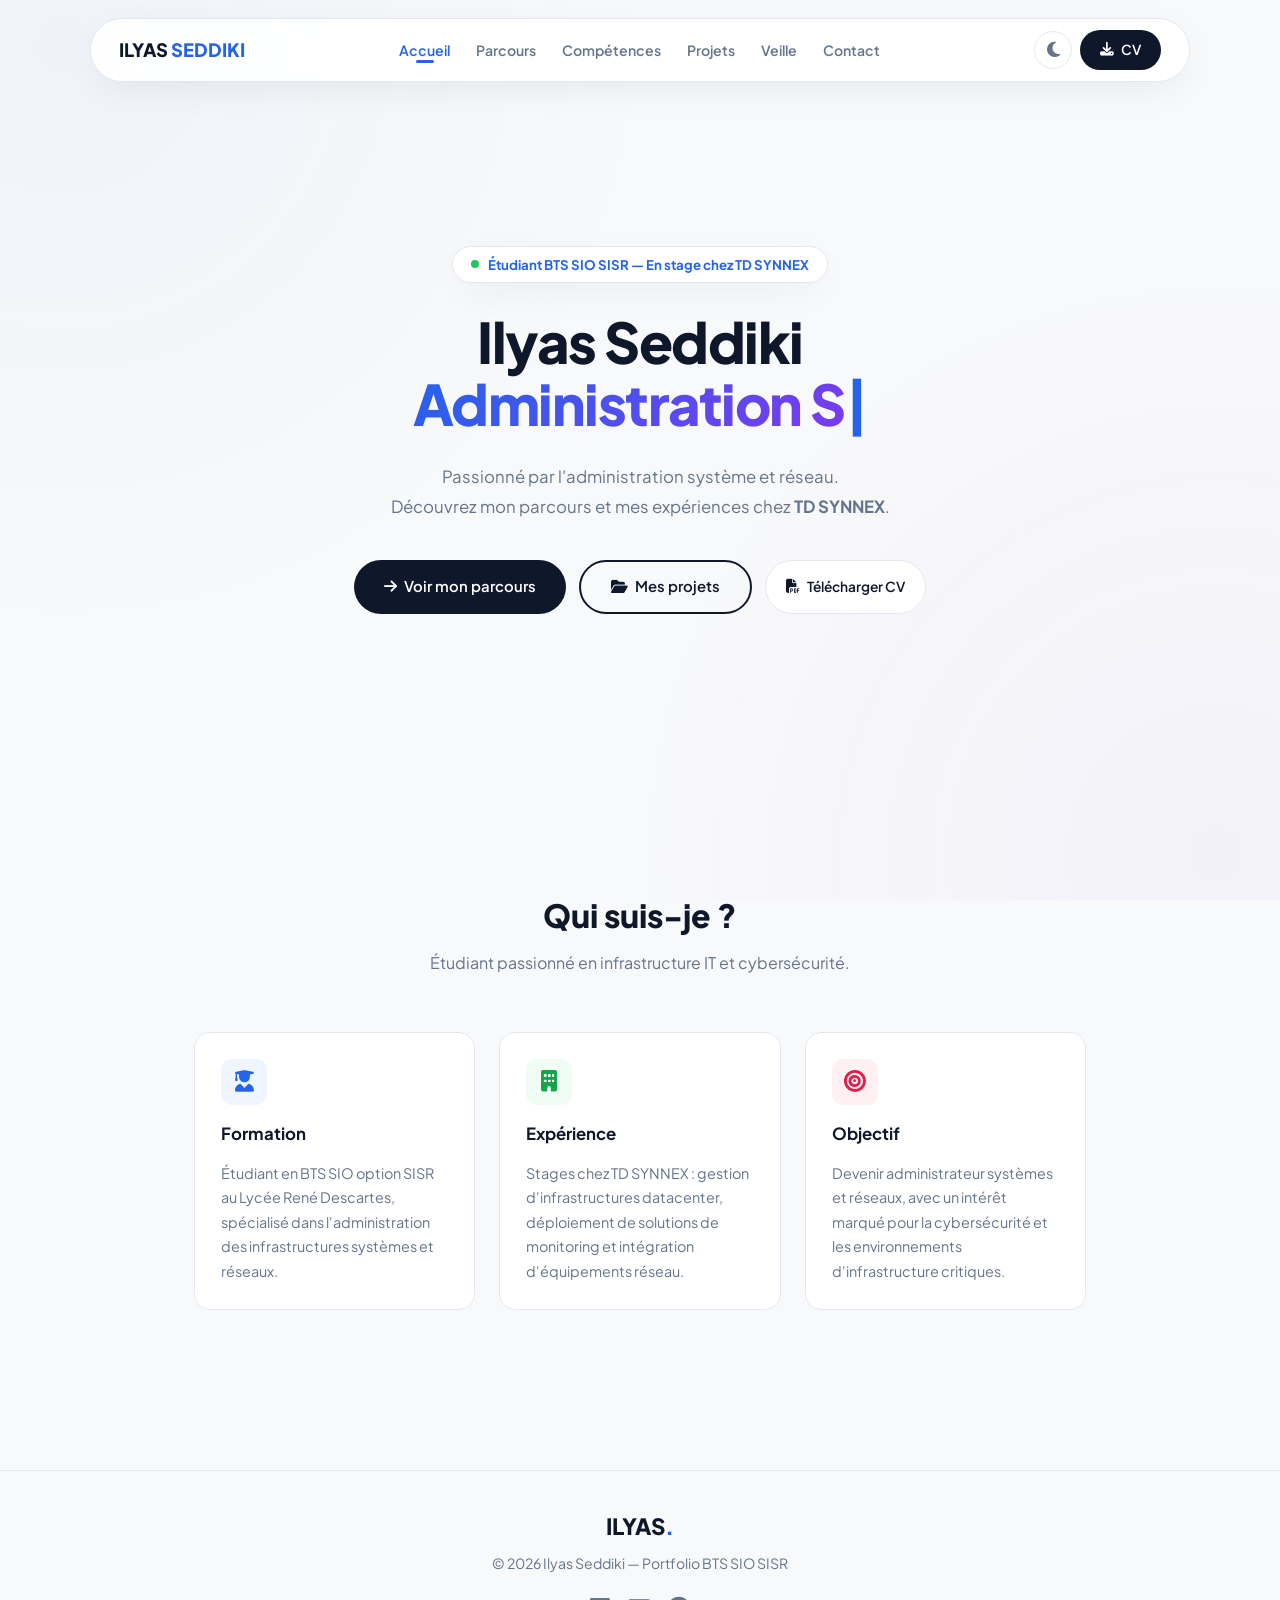
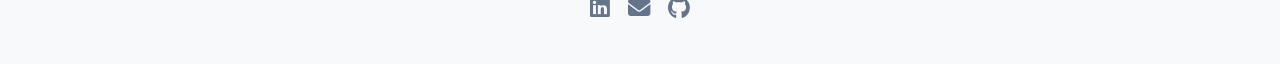
==== commit 704c5232: "Ajout de la veille technologique et nouvelles modifications du portfolio" ====
--- a/index.html
+++ b/index.html
@@ -20,6 +20,7 @@
         <li><a href="parcours.html">Parcours</a></li>
         <li><a href="competences.html">Compétences</a></li>
         <li><a href="projets.html">Projets</a></li>
+        <li><a href="veille.html">Veille</a></li>
         <li><a href="contact.html">Contact</a></li>
     </ul>
     <button class="hamburger" id="hamburger" aria-label="Menu" aria-expanded="false">
--- a/styles.css
+++ b/styles.css
@@ -480,4 +480,76 @@
     .nav-btns .btn-white { display:none; }
     .page-header { padding:120px 5% 40px; }
     .page-header h1 { font-size:1.8rem; }
-}
+    .veille-hero-grid { grid-template-columns:1fr; }
+    .veille-topic-card { padding:24px; }
+    .veille-why-grid { grid-template-columns:1fr; }
+    .veille-example { flex-direction:column; }
+    .veille-example-ico { width:100%; }
+    .rss-grid { grid-template-columns:1fr; }
+    .veille-src-grid { grid-template-columns:1fr; }
+    .veille-method-steps { flex-direction:column; }
+    .veille-method-step { min-width:0; }
+}
+
+/* ── Veille Technologique ─────────────────────── */
+.veille-hero-grid { display:grid; grid-template-columns:1.2fr .8fr; gap:30px; align-items:start; margin-bottom:40px; }
+.veille-topic-card { background:var(--card); border:var(--border); border-radius:18px; padding:30px; position:relative; overflow:hidden; }
+.veille-topic-card::before { content:''; position:absolute; left:0; top:0; bottom:0; width:5px; background:linear-gradient(180deg,var(--accent),var(--purple)); }
+.veille-topic-badge { display:inline-flex; align-items:center; gap:6px; background:rgba(37,99,235,.08); color:var(--accent); font-size:.76rem; font-weight:700; padding:5px 12px; border-radius:20px; margin-bottom:14px; text-transform:uppercase; letter-spacing:.4px; }
+[data-theme="dark"] .veille-topic-badge { background:rgba(37,99,235,.15); }
+.veille-topic-card h2 { font-size:1.35rem; font-weight:800; color:var(--primary); margin-bottom:12px; line-height:1.3; }
+.veille-topic-card p { font-size:.92rem; color:var(--muted); line-height:1.75; }
+.veille-kpi-grid { display:grid; grid-template-columns:1fr; gap:14px; }
+.veille-kpi { background:var(--card); border:var(--border); border-radius:14px; padding:18px; text-align:center; transition:var(--tr); }
+.veille-kpi:hover { border-color:var(--accent); transform:translateY(-2px); }
+.veille-kpi-num { font-size:1.8rem; font-weight:800; color:var(--accent); line-height:1; }
+.veille-kpi-label { font-size:.76rem; font-weight:600; color:var(--muted); margin-top:5px; }
+
+.veille-why-grid { display:grid; grid-template-columns:repeat(3,1fr); gap:18px; margin-top:20px; }
+.veille-why-card { background:var(--card); border:var(--border); border-radius:14px; padding:22px; transition:var(--tr); }
+.veille-why-card:hover { border-color:var(--accent); box-shadow:var(--shadow); transform:translateY(-3px); }
+.veille-why-ico { width:42px; height:42px; border-radius:10px; display:flex; align-items:center; justify-content:center; font-size:1.1rem; margin-bottom:12px; }
+.veille-why-ico.ico-shield { background:rgba(225,29,72,.08); color:#e11d48; }
+.veille-why-ico.ico-server { background:rgba(37,99,235,.08); color:var(--accent); }
+.veille-why-ico.ico-lock { background:rgba(124,58,237,.08); color:var(--purple); }
+[data-theme="dark"] .veille-why-ico.ico-shield { background:rgba(225,29,72,.15); }
+[data-theme="dark"] .veille-why-ico.ico-server { background:rgba(37,99,235,.15); }
+[data-theme="dark"] .veille-why-ico.ico-lock { background:rgba(124,58,237,.15); }
+.veille-why-card h4 { font-size:.95rem; font-weight:700; color:var(--primary); margin-bottom:6px; }
+.veille-why-card p { font-size:.84rem; color:var(--muted); line-height:1.6; }
+
+.veille-example { background:var(--card); border:var(--border); border-radius:14px; padding:0; margin-bottom:14px; display:flex; overflow:hidden; transition:var(--tr); }
+.veille-example:hover { border-color:var(--accent); box-shadow:var(--shadow); }
+.veille-example-ico { width:80px; flex-shrink:0; display:flex; align-items:center; justify-content:center; font-size:1.6rem; color:#fff; }
+.veille-example-ico.ex-google { background:linear-gradient(135deg,#4285f4,#34a853); }
+.veille-example-ico.ex-ms { background:linear-gradient(135deg,#00a4ef,#7fba00); }
+.veille-example-ico.ex-cloud { background:linear-gradient(135deg,#ff6f00,#ff9100); }
+.veille-example-body { padding:18px 20px; flex:1; }
+.veille-example-body h4 { font-size:.95rem; font-weight:700; color:var(--primary); margin-bottom:5px; }
+.veille-example-body p { font-size:.84rem; color:var(--muted); line-height:1.6; }
+
+.rss-grid { display:grid; grid-template-columns:repeat(2,1fr); gap:18px; }
+.rss-card { background:var(--card); border:var(--border); border-radius:14px; padding:20px; transition:var(--tr); display:flex; flex-direction:column; }
+.rss-card:hover { border-color:var(--accent); box-shadow:var(--shadow); }
+.rss-card-source { font-size:.72rem; font-weight:700; text-transform:uppercase; color:var(--accent); margin-bottom:8px; letter-spacing:.3px; }
+.rss-card h4 { font-size:.93rem; font-weight:700; color:var(--primary); margin-bottom:6px; line-height:1.4; }
+.rss-card h4 a { color:inherit; text-decoration:none; transition:var(--tr); }
+.rss-card h4 a:hover { color:var(--accent); }
+.rss-card p { font-size:.82rem; color:var(--muted); line-height:1.6; flex:1; }
+.rss-card-date { font-size:.72rem; color:var(--muted); margin-top:10px; opacity:.7; }
+.rss-loading { text-align:center; padding:40px; color:var(--muted); font-size:.9rem; }
+.rss-loading i { font-size:1.5rem; color:var(--accent); display:block; margin-bottom:10px; animation:pulse 1.5s infinite; }
+
+.veille-src-grid { display:grid; grid-template-columns:repeat(auto-fit,minmax(200px,1fr)); gap:14px; margin-top:16px; }
+.veille-src { background:var(--card); border:var(--border); border-radius:12px; padding:16px; display:flex; align-items:center; gap:12px; text-decoration:none; transition:var(--tr); }
+.veille-src:hover { border-color:var(--accent); transform:translateY(-2px); box-shadow:var(--shadow); }
+.veille-src-ico { width:38px; height:38px; border-radius:9px; flex-shrink:0; display:flex; align-items:center; justify-content:center; font-size:1rem; background:linear-gradient(135deg,#eff6ff,#f0f9ff); color:var(--accent); }
+[data-theme="dark"] .veille-src-ico { background:rgba(37,99,235,.15); }
+.veille-src-name { font-size:.88rem; font-weight:700; color:var(--primary); }
+.veille-src-desc { font-size:.74rem; color:var(--muted); }
+
+.veille-method-steps { display:flex; gap:16px; margin-top:16px; }
+.veille-method-step { flex:1; background:var(--card); border:var(--border); border-radius:12px; padding:18px; text-align:center; min-width:140px; }
+.veille-method-num { width:30px; height:30px; border-radius:50%; background:linear-gradient(135deg,var(--accent),var(--purple)); color:#fff; font-size:.82rem; font-weight:800; display:flex; align-items:center; justify-content:center; margin:0 auto 10px; }
+.veille-method-step h4 { font-size:.85rem; font-weight:700; color:var(--primary); margin-bottom:4px; }
+.veille-method-step p { font-size:.78rem; color:var(--muted); line-height:1.5; }
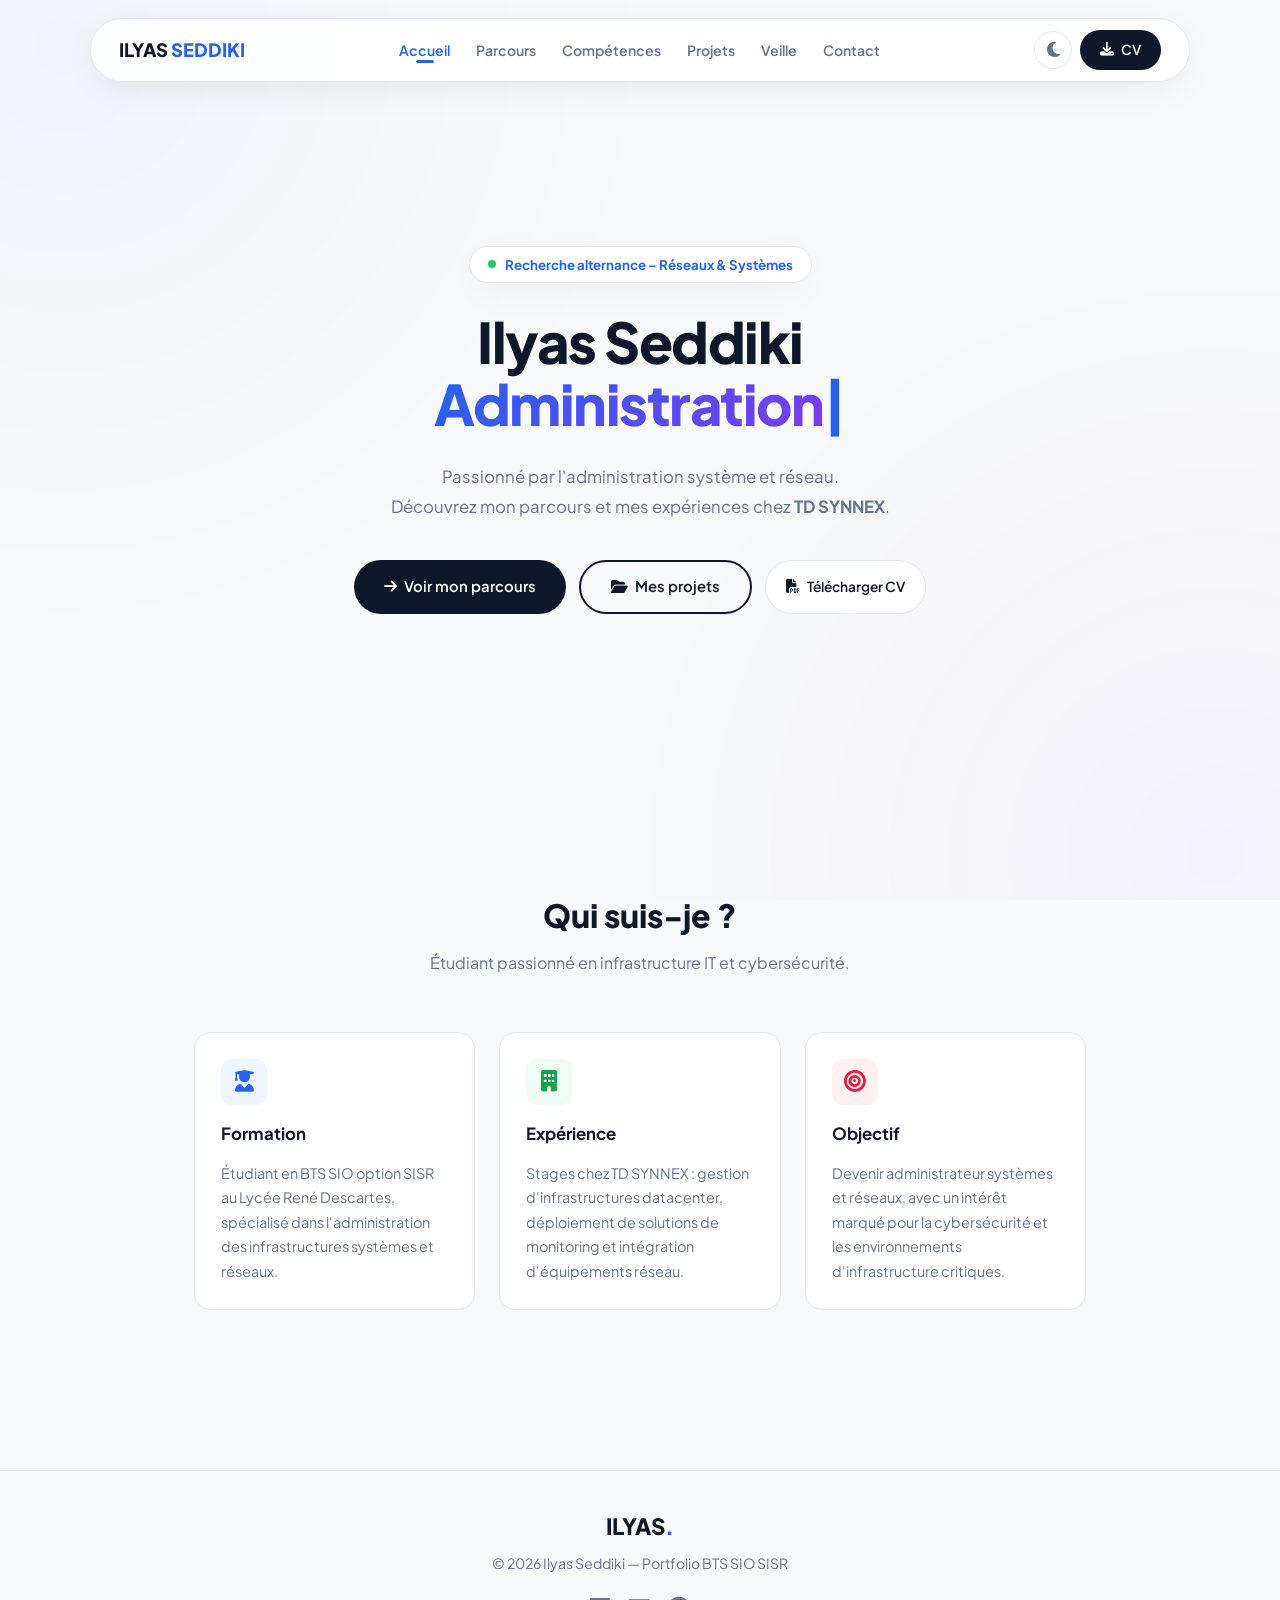
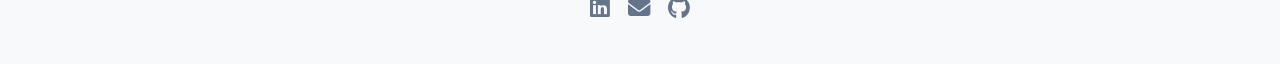
==== commit 900726f4: "Update header text for internship to alternance" ====
--- a/index.html
+++ b/index.html
@@ -35,7 +35,7 @@
 <header>
     <div class="hero-badge rv">
         <span class="dot-green"></span>
-        Étudiant BTS SIO SISR — En stage chez TD SYNNEX
+        Recherche alternance – Réseaux & Systèmes
     </div>
     <h1 class="rv">
         Ilyas Seddiki<br>
--- a/styles.css
+++ b/styles.css
@@ -278,6 +278,7 @@
 /* ── Photos Grid ─────────────────────── */
 .photos-grid { display: grid; grid-template-columns: repeat(auto-fit, minmax(200px, 1fr)); gap: 16px; margin-bottom: 30px; }
 .photo-card { background: var(--bg); border: var(--border); border-radius: 12px; padding: 12px; text-align: center; }
+.photo-card .itexpert-photo { margin-bottom: 8px; }
 .photo-placeholder { width: 100%; height: 140px; background: linear-gradient(135deg, #f1f5f9, #e2e8f0); border-radius: 8px; display: flex; align-items: center; justify-content: center; color: var(--muted); font-size: 2rem; margin-bottom: 8px; }
 .photo-caption { font-size: 0.8rem; font-weight: 600; color: var(--primary); }
 
@@ -391,10 +392,12 @@
 .bs { font-size:.67rem; font-weight:700; text-transform:uppercase; padding:3px 9px; border-radius:20px; white-space:nowrap; letter-spacing:.3px; }
 .bs-wip { background:#fef3c7; color:#b45309; }
 .bs-soon { background:#f5f3ff; color:var(--purple); }
-.bs-doc { background:#f0fdf4; color:#15803d; }
-[data-theme="dark"] .bs-wip { background:rgba(180,131,9,.15); }
+.bs-doc  { background:#f0fdf4; color:#15803d; }
+.bs-done { background:#dbeafe; color:#1d4ed8; }
+[data-theme="dark"] .bs-wip  { background:rgba(180,131,9,.15); }
 [data-theme="dark"] .bs-soon { background:rgba(124,58,237,.15); }
-[data-theme="dark"] .bs-doc { background:rgba(21,128,61,.15); }
+[data-theme="dark"] .bs-doc  { background:rgba(21,128,61,.15); }
+[data-theme="dark"] .bs-done { background:rgba(29,78,216,.15); color:#93c5fd; }
 .mhead-tags { display:flex; gap:8px; flex-wrap:wrap; margin-top:9px; }
 .mhead-tag { background:rgba(255,255,255,.2); border:1px solid rgba(255,255,255,.3); border-radius:20px; padding:3px 12px; font-size:.76rem; font-weight:600; display:inline-flex; align-items:center; gap:6px; }
 
@@ -440,8 +443,27 @@
 .cr-title { font-size:.96rem; font-weight:700; color:var(--primary); margin-bottom:5px; }
 .cr-desc { font-size:.85rem; color:var(--muted); line-height:1.65; margin-bottom:12px; }
 
+/* ── Stage Stats Banner ──────────────────────────────── */
+.stage-stats { display:flex; align-items:center; justify-content:center; gap:0; background:var(--card); border:1.5px solid var(--border-color); border-radius:16px; padding:20px 32px; margin-bottom:24px; flex-wrap:wrap; }
+.stage-stat { flex:1; min-width:120px; text-align:center; padding:8px 20px; position:relative; }
+.stage-stat + .stage-stat::before { content:''; position:absolute; left:0; top:20%; height:60%; width:1.5px; background:var(--border-color); }
+.ss-num { font-size:2rem; font-weight:800; color:var(--accent); line-height:1; }
+.ss-label { font-size:.78rem; color:var(--muted); margin-top:4px; font-weight:500; }
+
+/* ── Card Tech Chips ─────────────────────────────────── */
+.card-techs { display:flex; flex-wrap:wrap; gap:5px; margin-top:10px; }
+.ct { font-size:.7rem; font-weight:600; background:rgba(37,99,235,.08); color:var(--accent); border:1px solid rgba(37,99,235,.18); border-radius:20px; padding:2px 9px; white-space:nowrap; }
+[data-theme="dark"] .ct { background:rgba(99,152,255,.1); border-color:rgba(99,152,255,.25); }
+
+/* ── See-Also cross-reference ───────────────────────── */
+.see-also-box { display:flex; align-items:center; gap:14px; background:rgba(37,99,235,.05); border:1.5px solid rgba(37,99,235,.15); border-radius:12px; padding:14px 18px; margin-top:4px; }
+.see-also-box i { color:var(--accent); font-size:1.1rem; flex-shrink:0; }
+.see-also-box p { flex:1; font-size:.86rem; color:var(--muted); margin:0; line-height:1.5; }
+.see-also-btn { font-size:.8rem; font-weight:700; color:var(--accent); background:none; border:1.5px solid var(--accent); border-radius:8px; padding:5px 12px; cursor:pointer; white-space:nowrap; transition:var(--tr); }
+.see-also-btn:hover { background:var(--accent); color:#fff; }
+
 /* ── Stage Cards (projets page) ─────────────────────── */
-.stage-cards { display:grid; gap:16px; margin-bottom:50px; }
+.stage-cards { display:grid; grid-template-columns:repeat(2,1fr); gap:16px; margin-bottom:50px; }
 .stage-card { background:var(--card); border:1.5px solid var(--border-color); border-radius:16px; padding:24px; cursor:pointer; transition:var(--tr); display:flex; align-items:flex-start; gap:18px; position:relative; overflow:hidden; }
 .stage-card::before { content:''; position:absolute; left:0; top:0; bottom:0; width:4px; background:linear-gradient(180deg,var(--accent),var(--purple)); }
 .stage-card:hover { border-color:var(--accent); box-shadow:0 8px 28px -8px rgba(37,99,235,.15); transform:translateY(-3px); }
@@ -452,6 +474,69 @@
 /* ── Hamburger ─────────────────────── */
 .hamburger { display:none; flex-direction:column; justify-content:center; gap:5px; cursor:pointer; background:none; border:none; padding:4px; }
 .hamburger span { display:block; width:22px; height:2px; background:var(--primary); border-radius:2px; transition:var(--tr); }
+
+/* ── Veille Technologique ─────────────────────── */
+.veille-hero-grid { display:grid; grid-template-columns:1.2fr .8fr; gap:30px; align-items:start; margin-bottom:40px; }
+.veille-topic-card { background:var(--card); border:var(--border); border-radius:18px; padding:30px; position:relative; overflow:hidden; }
+.veille-topic-card::before { content:''; position:absolute; left:0; top:0; bottom:0; width:5px; background:linear-gradient(180deg,var(--accent),var(--purple)); }
+.veille-topic-badge { display:inline-flex; align-items:center; gap:6px; background:rgba(37,99,235,.08); color:var(--accent); font-size:.76rem; font-weight:700; padding:5px 12px; border-radius:20px; margin-bottom:14px; text-transform:uppercase; letter-spacing:.4px; }
+[data-theme="dark"] .veille-topic-badge { background:rgba(37,99,235,.15); }
+.veille-topic-card h2 { font-size:1.35rem; font-weight:800; color:var(--primary); margin-bottom:12px; line-height:1.3; }
+.veille-topic-card p { font-size:.92rem; color:var(--muted); line-height:1.75; }
+.veille-kpi-grid { display:grid; grid-template-columns:1fr; gap:14px; }
+.veille-kpi { background:var(--card); border:var(--border); border-radius:14px; padding:18px; text-align:center; transition:var(--tr); }
+.veille-kpi:hover { border-color:var(--accent); transform:translateY(-2px); }
+.veille-kpi-num { font-size:1.8rem; font-weight:800; color:var(--accent); line-height:1; }
+.veille-kpi-label { font-size:.76rem; font-weight:600; color:var(--muted); margin-top:5px; }
+
+.veille-why-grid { display:grid; grid-template-columns:repeat(3,1fr); gap:18px; margin-top:20px; }
+.veille-why-card { background:var(--card); border:var(--border); border-radius:14px; padding:22px; transition:var(--tr); }
+.veille-why-card:hover { border-color:var(--accent); box-shadow:var(--shadow); transform:translateY(-3px); }
+.veille-why-ico { width:42px; height:42px; border-radius:10px; display:flex; align-items:center; justify-content:center; font-size:1.1rem; margin-bottom:12px; }
+.veille-why-ico.ico-shield { background:rgba(225,29,72,.08); color:#e11d48; }
+.veille-why-ico.ico-server { background:rgba(37,99,235,.08); color:var(--accent); }
+.veille-why-ico.ico-lock { background:rgba(124,58,237,.08); color:var(--purple); }
+[data-theme="dark"] .veille-why-ico.ico-shield { background:rgba(225,29,72,.15); }
+[data-theme="dark"] .veille-why-ico.ico-server { background:rgba(37,99,235,.15); }
+[data-theme="dark"] .veille-why-ico.ico-lock { background:rgba(124,58,237,.15); }
+.veille-why-card h4 { font-size:.95rem; font-weight:700; color:var(--primary); margin-bottom:6px; }
+.veille-why-card p { font-size:.84rem; color:var(--muted); line-height:1.6; }
+
+.veille-example { background:var(--card); border:var(--border); border-radius:14px; padding:0; margin-bottom:14px; display:flex; overflow:hidden; transition:var(--tr); }
+.veille-example:hover { border-color:var(--accent); box-shadow:var(--shadow); }
+.veille-example-ico { width:80px; flex-shrink:0; display:flex; align-items:center; justify-content:center; font-size:1.6rem; color:#fff; }
+.veille-example-ico.ex-google { background:linear-gradient(135deg,#4285f4,#34a853); }
+.veille-example-ico.ex-ms { background:linear-gradient(135deg,#00a4ef,#7fba00); }
+.veille-example-ico.ex-cloud { background:linear-gradient(135deg,#ff6f00,#ff9100); }
+.veille-example-body { padding:18px 20px; flex:1; }
+.veille-example-body h4 { font-size:.95rem; font-weight:700; color:var(--primary); margin-bottom:5px; }
+.veille-example-body p { font-size:.84rem; color:var(--muted); line-height:1.6; }
+
+.rss-grid { display:grid; grid-template-columns:repeat(2,1fr); gap:18px; }
+.rss-card { background:var(--card); border:var(--border); border-radius:14px; padding:20px; transition:var(--tr); display:flex; flex-direction:column; }
+.rss-card:hover { border-color:var(--accent); box-shadow:var(--shadow); }
+.rss-card-source { font-size:.72rem; font-weight:700; text-transform:uppercase; color:var(--accent); margin-bottom:8px; letter-spacing:.3px; }
+.rss-card h4 { font-size:.93rem; font-weight:700; color:var(--primary); margin-bottom:6px; line-height:1.4; }
+.rss-card h4 a { color:inherit; text-decoration:none; transition:var(--tr); }
+.rss-card h4 a:hover { color:var(--accent); }
+.rss-card p { font-size:.82rem; color:var(--muted); line-height:1.6; flex:1; }
+.rss-card-date { font-size:.72rem; color:var(--muted); margin-top:10px; opacity:.7; }
+.rss-loading { text-align:center; padding:40px; color:var(--muted); font-size:.9rem; }
+.rss-loading i { font-size:1.5rem; color:var(--accent); display:block; margin-bottom:10px; animation:pulse 1.5s infinite; }
+
+.veille-src-grid { display:grid; grid-template-columns:repeat(auto-fit,minmax(200px,1fr)); gap:14px; margin-top:16px; }
+.veille-src { background:var(--card); border:var(--border); border-radius:12px; padding:16px; display:flex; align-items:center; gap:12px; text-decoration:none; transition:var(--tr); }
+.veille-src:hover { border-color:var(--accent); transform:translateY(-2px); box-shadow:var(--shadow); }
+.veille-src-ico { width:38px; height:38px; border-radius:9px; flex-shrink:0; display:flex; align-items:center; justify-content:center; font-size:1rem; background:linear-gradient(135deg,#eff6ff,#f0f9ff); color:var(--accent); }
+[data-theme="dark"] .veille-src-ico { background:rgba(37,99,235,.15); }
+.veille-src-name { font-size:.88rem; font-weight:700; color:var(--primary); }
+.veille-src-desc { font-size:.74rem; color:var(--muted); }
+
+.veille-method-steps { display:flex; gap:16px; margin-top:16px; }
+.veille-method-step { flex:1; background:var(--card); border:var(--border); border-radius:12px; padding:18px; text-align:center; min-width:140px; }
+.veille-method-num { width:30px; height:30px; border-radius:50%; background:linear-gradient(135deg,var(--accent),var(--purple)); color:#fff; font-size:.82rem; font-weight:800; display:flex; align-items:center; justify-content:center; margin:0 auto 10px; }
+.veille-method-step h4 { font-size:.85rem; font-weight:700; color:var(--primary); margin-bottom:4px; }
+.veille-method-step p { font-size:.78rem; color:var(--muted); line-height:1.5; }
 
 /* ── Mobile ─────────────────────── */
 @media (max-width:768px) {
@@ -476,7 +561,11 @@
     .cr-card { flex-wrap:wrap; }
     .part-banner { flex-direction:column; gap:10px; }
     .pcv2 { flex-wrap:wrap; }
+    .stage-cards { grid-template-columns:1fr; }
     .stage-card { flex-wrap:wrap; }
+    .stage-stats { gap:8px; padding:16px; }
+    .stage-stat { min-width:100px; padding:6px 12px; }
+    .stage-stat + .stage-stat::before { display:none; }
     .nav-btns .btn-white { display:none; }
     .page-header { padding:120px 5% 40px; }
     .page-header h1 { font-size:1.8rem; }
@@ -484,72 +573,60 @@
     .veille-topic-card { padding:24px; }
     .veille-why-grid { grid-template-columns:1fr; }
     .veille-example { flex-direction:column; }
-    .veille-example-ico { width:100%; }
+    .veille-example-ico { width:100%; height:60px; }
     .rss-grid { grid-template-columns:1fr; }
     .veille-src-grid { grid-template-columns:1fr; }
     .veille-method-steps { flex-direction:column; }
     .veille-method-step { min-width:0; }
-}
-
-/* ── Veille Technologique ─────────────────────── */
-.veille-hero-grid { display:grid; grid-template-columns:1.2fr .8fr; gap:30px; align-items:start; margin-bottom:40px; }
-.veille-topic-card { background:var(--card); border:var(--border); border-radius:18px; padding:30px; position:relative; overflow:hidden; }
-.veille-topic-card::before { content:''; position:absolute; left:0; top:0; bottom:0; width:5px; background:linear-gradient(180deg,var(--accent),var(--purple)); }
-.veille-topic-badge { display:inline-flex; align-items:center; gap:6px; background:rgba(37,99,235,.08); color:var(--accent); font-size:.76rem; font-weight:700; padding:5px 12px; border-radius:20px; margin-bottom:14px; text-transform:uppercase; letter-spacing:.4px; }
-[data-theme="dark"] .veille-topic-badge { background:rgba(37,99,235,.15); }
-.veille-topic-card h2 { font-size:1.35rem; font-weight:800; color:var(--primary); margin-bottom:12px; line-height:1.3; }
-.veille-topic-card p { font-size:.92rem; color:var(--muted); line-height:1.75; }
-.veille-kpi-grid { display:grid; grid-template-columns:1fr; gap:14px; }
-.veille-kpi { background:var(--card); border:var(--border); border-radius:14px; padding:18px; text-align:center; transition:var(--tr); }
-.veille-kpi:hover { border-color:var(--accent); transform:translateY(-2px); }
-.veille-kpi-num { font-size:1.8rem; font-weight:800; color:var(--accent); line-height:1; }
-.veille-kpi-label { font-size:.76rem; font-weight:600; color:var(--muted); margin-top:5px; }
-
-.veille-why-grid { display:grid; grid-template-columns:repeat(3,1fr); gap:18px; margin-top:20px; }
-.veille-why-card { background:var(--card); border:var(--border); border-radius:14px; padding:22px; transition:var(--tr); }
-.veille-why-card:hover { border-color:var(--accent); box-shadow:var(--shadow); transform:translateY(-3px); }
-.veille-why-ico { width:42px; height:42px; border-radius:10px; display:flex; align-items:center; justify-content:center; font-size:1.1rem; margin-bottom:12px; }
-.veille-why-ico.ico-shield { background:rgba(225,29,72,.08); color:#e11d48; }
-.veille-why-ico.ico-server { background:rgba(37,99,235,.08); color:var(--accent); }
-.veille-why-ico.ico-lock { background:rgba(124,58,237,.08); color:var(--purple); }
-[data-theme="dark"] .veille-why-ico.ico-shield { background:rgba(225,29,72,.15); }
-[data-theme="dark"] .veille-why-ico.ico-server { background:rgba(37,99,235,.15); }
-[data-theme="dark"] .veille-why-ico.ico-lock { background:rgba(124,58,237,.15); }
-.veille-why-card h4 { font-size:.95rem; font-weight:700; color:var(--primary); margin-bottom:6px; }
-.veille-why-card p { font-size:.84rem; color:var(--muted); line-height:1.6; }
-
-.veille-example { background:var(--card); border:var(--border); border-radius:14px; padding:0; margin-bottom:14px; display:flex; overflow:hidden; transition:var(--tr); }
-.veille-example:hover { border-color:var(--accent); box-shadow:var(--shadow); }
-.veille-example-ico { width:80px; flex-shrink:0; display:flex; align-items:center; justify-content:center; font-size:1.6rem; color:#fff; }
-.veille-example-ico.ex-google { background:linear-gradient(135deg,#4285f4,#34a853); }
-.veille-example-ico.ex-ms { background:linear-gradient(135deg,#00a4ef,#7fba00); }
-.veille-example-ico.ex-cloud { background:linear-gradient(135deg,#ff6f00,#ff9100); }
-.veille-example-body { padding:18px 20px; flex:1; }
-.veille-example-body h4 { font-size:.95rem; font-weight:700; color:var(--primary); margin-bottom:5px; }
-.veille-example-body p { font-size:.84rem; color:var(--muted); line-height:1.6; }
-
-.rss-grid { display:grid; grid-template-columns:repeat(2,1fr); gap:18px; }
-.rss-card { background:var(--card); border:var(--border); border-radius:14px; padding:20px; transition:var(--tr); display:flex; flex-direction:column; }
-.rss-card:hover { border-color:var(--accent); box-shadow:var(--shadow); }
-.rss-card-source { font-size:.72rem; font-weight:700; text-transform:uppercase; color:var(--accent); margin-bottom:8px; letter-spacing:.3px; }
-.rss-card h4 { font-size:.93rem; font-weight:700; color:var(--primary); margin-bottom:6px; line-height:1.4; }
-.rss-card h4 a { color:inherit; text-decoration:none; transition:var(--tr); }
-.rss-card h4 a:hover { color:var(--accent); }
-.rss-card p { font-size:.82rem; color:var(--muted); line-height:1.6; flex:1; }
-.rss-card-date { font-size:.72rem; color:var(--muted); margin-top:10px; opacity:.7; }
-.rss-loading { text-align:center; padding:40px; color:var(--muted); font-size:.9rem; }
-.rss-loading i { font-size:1.5rem; color:var(--accent); display:block; margin-bottom:10px; animation:pulse 1.5s infinite; }
-
-.veille-src-grid { display:grid; grid-template-columns:repeat(auto-fit,minmax(200px,1fr)); gap:14px; margin-top:16px; }
-.veille-src { background:var(--card); border:var(--border); border-radius:12px; padding:16px; display:flex; align-items:center; gap:12px; text-decoration:none; transition:var(--tr); }
-.veille-src:hover { border-color:var(--accent); transform:translateY(-2px); box-shadow:var(--shadow); }
-.veille-src-ico { width:38px; height:38px; border-radius:9px; flex-shrink:0; display:flex; align-items:center; justify-content:center; font-size:1rem; background:linear-gradient(135deg,#eff6ff,#f0f9ff); color:var(--accent); }
-[data-theme="dark"] .veille-src-ico { background:rgba(37,99,235,.15); }
-.veille-src-name { font-size:.88rem; font-weight:700; color:var(--primary); }
-.veille-src-desc { font-size:.74rem; color:var(--muted); }
-
-.veille-method-steps { display:flex; gap:16px; margin-top:16px; }
-.veille-method-step { flex:1; background:var(--card); border:var(--border); border-radius:12px; padding:18px; text-align:center; min-width:140px; }
-.veille-method-num { width:30px; height:30px; border-radius:50%; background:linear-gradient(135deg,var(--accent),var(--purple)); color:#fff; font-size:.82rem; font-weight:800; display:flex; align-items:center; justify-content:center; margin:0 auto 10px; }
-.veille-method-step h4 { font-size:.85rem; font-weight:700; color:var(--primary); margin-bottom:4px; }
-.veille-method-step p { font-size:.78rem; color:var(--muted); line-height:1.5; }
+    .cisco-flow { flex-direction:column; align-items:center; }
+    .cisco-flow-arrow { transform:rotate(90deg); }
+    .cisco-flow-step { min-width:0; width:100%; }
+    .itexpert-gallery { grid-template-columns:1fr; }
+}
+
+/* ── Cisco Flow (workflow visuel) ─────────────────────── */
+.cisco-flow { display:flex; align-items:center; justify-content:center; gap:12px; margin:28px 0; padding:24px; background:var(--card); border:var(--border); border-radius:16px; }
+.cisco-flow-step { text-align:center; flex:1; min-width:120px; }
+.cisco-flow-ico { width:56px; height:56px; border-radius:14px; display:flex; align-items:center; justify-content:center; margin:0 auto 10px; font-size:1.4rem; color:#fff; box-shadow:0 8px 24px -8px rgba(0,0,0,.2); }
+.cisco-flow-label { font-size:.9rem; font-weight:700; color:var(--primary); }
+.cisco-flow-sub { font-size:.76rem; color:var(--muted); margin-top:2px; }
+.cisco-flow-arrow { color:var(--accent); font-size:1.1rem; opacity:.5; flex-shrink:0; }
+
+/* ── Excel Preview ─────────────────────── */
+.excel-preview { border-radius:14px; overflow:hidden; border:var(--border); background:var(--card); }
+.excel-header { display:flex; align-items:center; gap:14px; padding:16px 20px; background:linear-gradient(135deg,#1d6f42,#217346); color:#fff; }
+.excel-icon { font-size:2rem; flex-shrink:0; }
+.excel-meta { flex:1; }
+.excel-filename { font-weight:700; font-size:.95rem; }
+.excel-filedesc { font-size:.78rem; opacity:.8; margin-top:2px; }
+.excel-dl { display:inline-flex; align-items:center; gap:6px; background:rgba(255,255,255,.2); color:#fff; border:1px solid rgba(255,255,255,.35); border-radius:8px; padding:7px 14px; font-size:.82rem; font-weight:600; text-decoration:none; white-space:nowrap; transition:background .2s; }
+.excel-dl:hover { background:rgba(255,255,255,.32); }
+.excel-table-wrap { overflow-x:auto; }
+.excel-table { width:100%; border-collapse:collapse; font-size:.82rem; }
+.excel-table thead tr { background:#217346; color:#fff; }
+.excel-table thead th { padding:9px 14px; text-align:left; font-weight:600; white-space:nowrap; }
+.excel-table tbody tr { border-bottom:1px solid var(--border-color, rgba(0,0,0,.07)); }
+.excel-table tbody tr:nth-child(even) { background:rgba(33,115,70,.05); }
+.excel-table td { padding:8px 14px; color:var(--muted); white-space:nowrap; }
+.excel-table td:first-child { color:var(--primary); font-weight:600; }
+.excel-badge { display:inline-block; padding:2px 8px; border-radius:20px; font-size:.72rem; font-weight:700; }
+.excel-badge.ok { background:rgba(16,185,129,.15); color:#059669; }
+.excel-more td { text-align:center; color:var(--muted); font-style:italic; padding:12px; font-size:.8rem; }
+.excel-serial { font-size:.72rem; color:var(--muted); font-family:monospace; line-height:1.6; }
+
+/* ── IT Expert Gallery ─────────────────────── */
+.itexpert-gallery { display:grid; grid-template-columns:repeat(3,1fr); gap:16px; margin:24px 0; }
+.itexpert-photo { border-radius:14px; overflow:hidden; background:var(--card); border:var(--border); aspect-ratio:4/3; cursor:zoom-in; position:relative; }
+.itexpert-photo img { width:100%; height:100%; object-fit:cover; display:block; transition:transform .35s ease, opacity .2s; }
+.itexpert-photo:hover img { transform:scale(1.05); opacity:.9; }
+.itexpert-photo::after { content:'\f00e'; font-family:'Font Awesome 6 Free'; font-weight:900; position:absolute; inset:0; display:flex; align-items:center; justify-content:center; font-size:1.6rem; color:#fff; background:rgba(0,0,0,.0); transition:background .25s; pointer-events:none; }
+.itexpert-photo:hover::after { background:rgba(0,0,0,.28); }
+
+/* ── Lightbox ─────────────────────── */
+.lightbox { position:fixed; inset:0; z-index:9999; background:rgba(0,0,0,.88); display:flex; align-items:center; justify-content:center; padding:20px; opacity:0; pointer-events:none; transition:opacity .25s ease; }
+.lightbox.open { opacity:1; pointer-events:all; }
+.lightbox-img { max-width:92vw; max-height:88vh; border-radius:12px; object-fit:contain; box-shadow:0 32px 80px rgba(0,0,0,.6); transform:scale(.92); transition:transform .3s ease; }
+.lightbox.open .lightbox-img { transform:scale(1); }
+.lightbox-close { position:fixed; top:20px; right:24px; background:rgba(255,255,255,.15); border:1px solid rgba(255,255,255,.25); color:#fff; width:44px; height:44px; border-radius:50%; font-size:1.2rem; cursor:pointer; display:flex; align-items:center; justify-content:center; transition:background .2s; backdrop-filter:blur(6px); }
+.lightbox-close:hover { background:rgba(255,255,255,.28); }
+.lightbox-caption { position:fixed; bottom:24px; left:50%; transform:translateX(-50%); color:rgba(255,255,255,.8); font-size:.9rem; background:rgba(0,0,0,.5); padding:8px 18px; border-radius:20px; backdrop-filter:blur(8px); white-space:nowrap; }
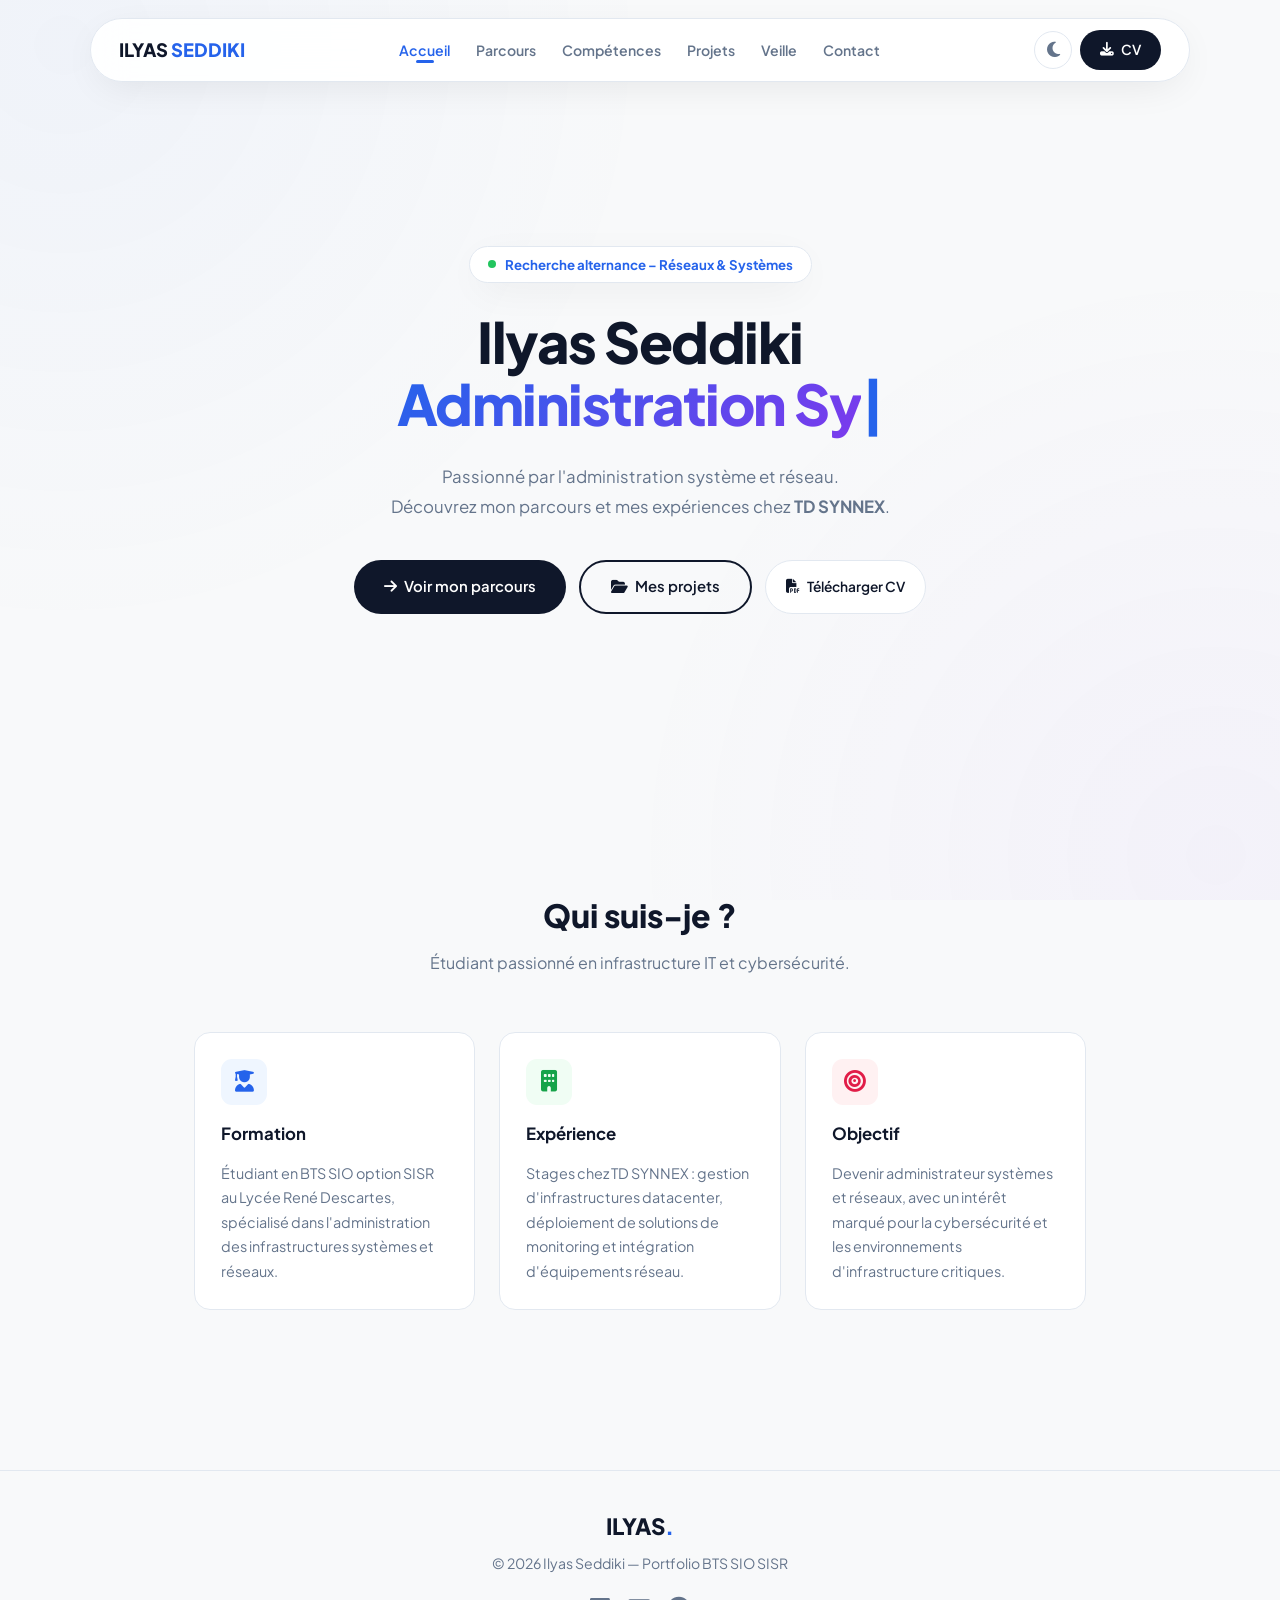
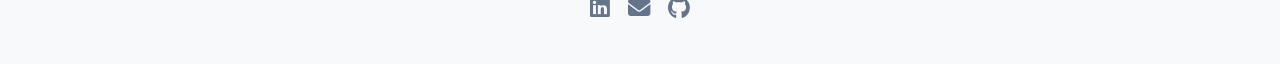
==== commit c68e6a83: "ton message de commit" ====
--- a/index.html
+++ b/index.html
@@ -86,9 +86,9 @@
     <div class="f-logo">ILYAS<span style="color:var(--accent);">.</span></div>
     <p>&copy; 2026 Ilyas Seddiki — Portfolio BTS SIO SISR</p>
     <div class="f-socials">
-        <a href="https://linkedin.com" target="_blank"><i class="fa-brands fa-linkedin"></i></a>
+        <a href="https://www.linkedin.com/in/seddiki-ilyas/" target="_blank"><i class="fa-brands fa-linkedin"></i></a>
         <a href="mailto:ilyasseddiki014@gmail.com"><i class="fa-solid fa-envelope"></i></a>
-        <a href="https://github.com" target="_blank"><i class="fa-brands fa-github"></i></a>
+        <a href="https://github.com/IlyasSeddiki" target="_blank"><i class="fa-brands fa-github"></i></a>
     </div>
 </footer>
 
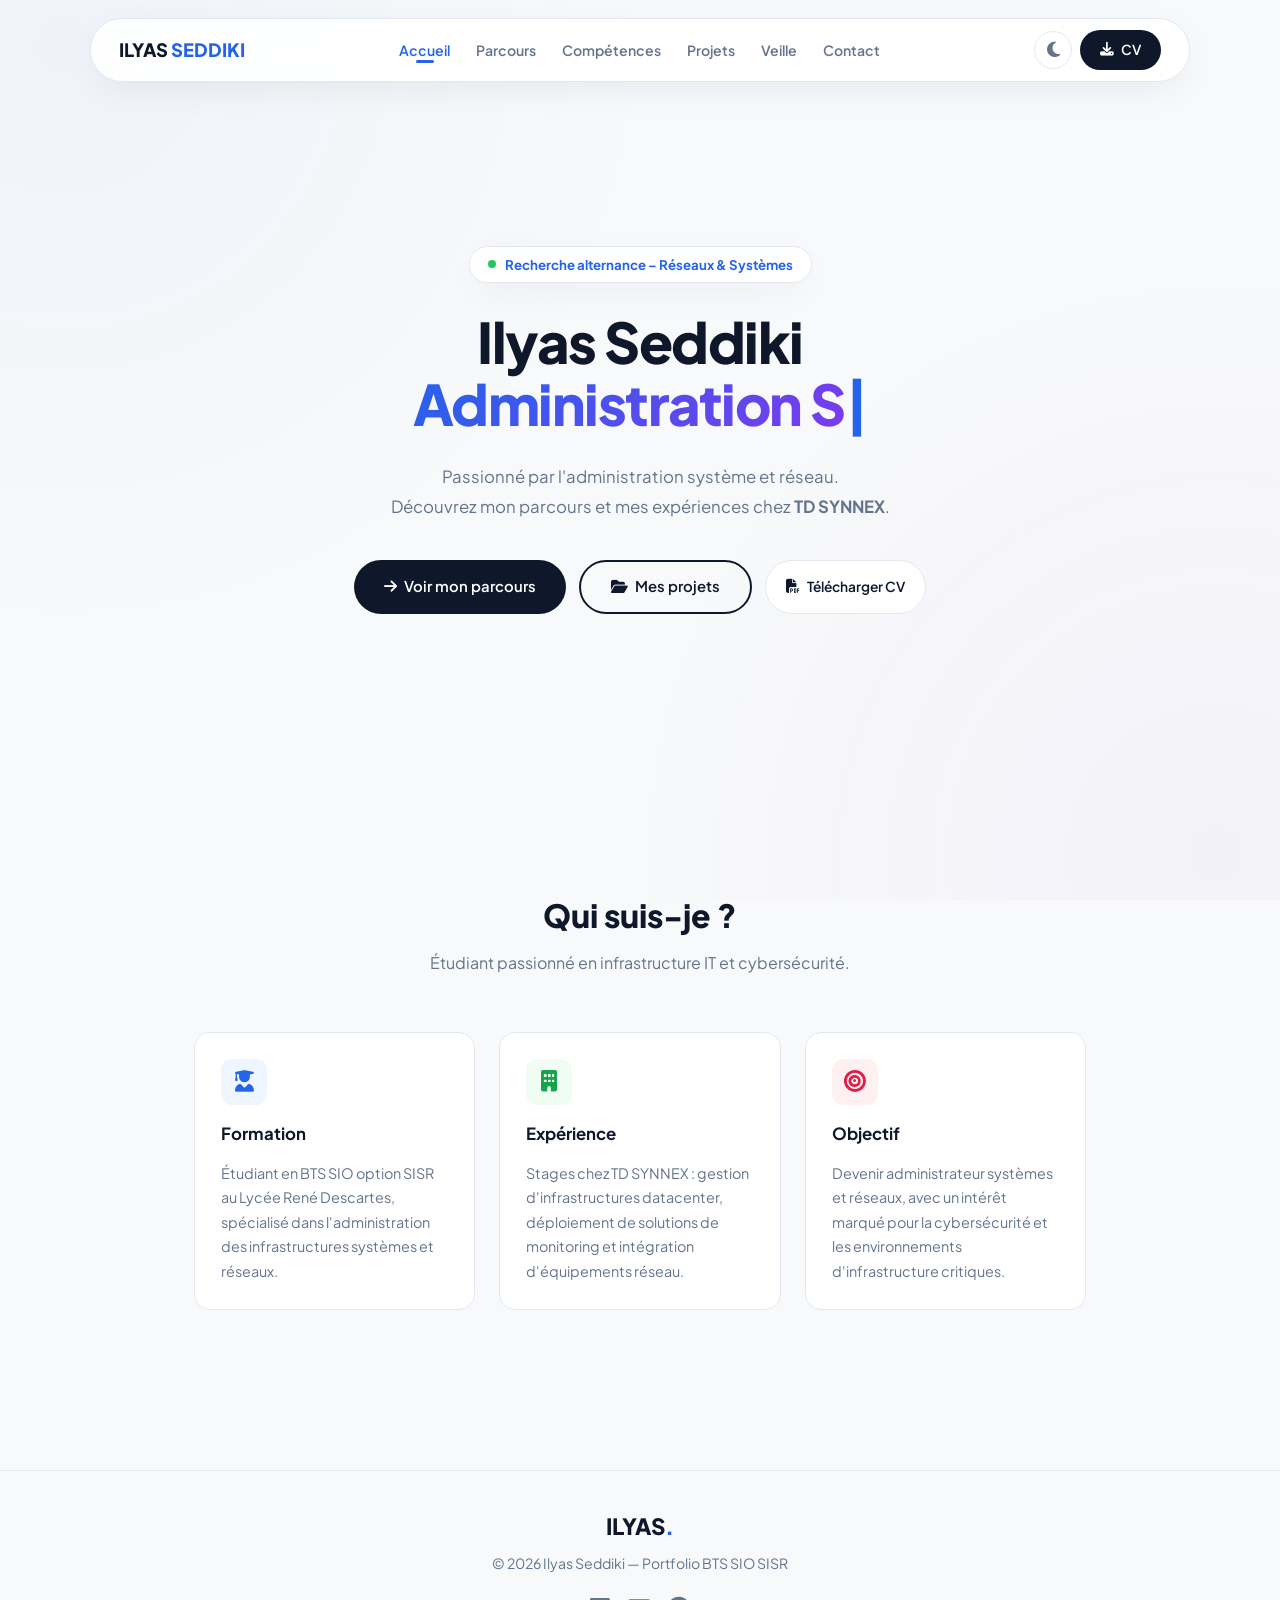
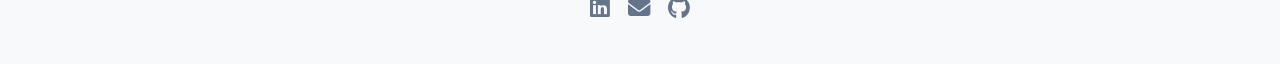
==== commit e1aa1cc8: "update via claude" ====
--- a/index.html
+++ b/index.html
@@ -28,7 +28,7 @@
     </button>
     <div class="nav-btns">
         <button class="theme-toggle" id="themeToggle"><i class="fa-solid fa-moon"></i></button>
-        <a href="cv_seddiki_ilyas.pdf" class="btn btn-dark" download><i class="fa-solid fa-download"></i> CV</a>
+        <a href="cv_seddiki_ilyas.pdf" class="btn btn-dark" target="_blank"><i class="fa-solid fa-download"></i> CV</a>
     </div>
 </nav>
 
--- a/styles.css
+++ b/styles.css
@@ -614,6 +614,26 @@
 .excel-more td { text-align:center; color:var(--muted); font-style:italic; padding:12px; font-size:.8rem; }
 .excel-serial { font-size:.72rem; color:var(--muted); font-family:monospace; line-height:1.6; }
 
+/* ── Rack Diagram ─────────────────────── */
+.rack-diagram { border-radius:14px; overflow:hidden; border:var(--border); background:#0a0a0a; }
+.rack-unit { display:flex; align-items:center; height:22px; border-bottom:1px solid #1a1a1a; font-size:.72rem; }
+.rack-pos { width:40px; text-align:center; font-weight:700; color:#888; font-family:monospace; flex-shrink:0; background:rgba(255,255,255,.04); border-right:1px solid #1a1a1a; height:100%; display:flex; align-items:center; justify-content:center; }
+.rack-label { flex:1; padding:0 10px; font-weight:600; white-space:nowrap; overflow:hidden; text-overflow:ellipsis; }
+.rack-empty { background:#111; }
+.rack-empty .rack-label { color:transparent; }
+.rack-cisco { background:linear-gradient(90deg,#c8a800,#e6c300); }
+.rack-cisco .rack-label { color:#1a1a00; }
+.rack-cisco .rack-pos { color:#1a1a00; background:rgba(0,0,0,.1); border-color:rgba(0,0,0,.15); }
+.rack-netapp { background:linear-gradient(90deg,#d97706,#f59e0b); }
+.rack-netapp .rack-label { color:#1a0a00; }
+.rack-netapp .rack-pos { color:#1a0a00; background:rgba(0,0,0,.1); border-color:rgba(0,0,0,.15); }
+.rack-eaton { background:linear-gradient(90deg,#c8a800,#e6c300); }
+.rack-eaton .rack-label { color:#1a1a00; }
+.rack-eaton .rack-pos { color:#1a1a00; background:rgba(0,0,0,.1); border-color:rgba(0,0,0,.15); }
+.rack-tripplite { background:linear-gradient(90deg,#c8a800,#e6c300); height:26px; }
+.rack-tripplite .rack-label { color:#1a1a00; }
+.rack-tripplite .rack-pos { color:#1a1a00; background:rgba(0,0,0,.1); border-color:rgba(0,0,0,.15); font-size:.65rem; }
+
 /* ── IT Expert Gallery ─────────────────────── */
 .itexpert-gallery { display:grid; grid-template-columns:repeat(3,1fr); gap:16px; margin:24px 0; }
 .itexpert-photo { border-radius:14px; overflow:hidden; background:var(--card); border:var(--border); aspect-ratio:4/3; cursor:zoom-in; position:relative; }
@@ -630,3 +650,24 @@
 .lightbox-close { position:fixed; top:20px; right:24px; background:rgba(255,255,255,.15); border:1px solid rgba(255,255,255,.25); color:#fff; width:44px; height:44px; border-radius:50%; font-size:1.2rem; cursor:pointer; display:flex; align-items:center; justify-content:center; transition:background .2s; backdrop-filter:blur(6px); }
 .lightbox-close:hover { background:rgba(255,255,255,.28); }
 .lightbox-caption { position:fixed; bottom:24px; left:50%; transform:translateX(-50%); color:rgba(255,255,255,.8); font-size:.9rem; background:rgba(0,0,0,.5); padding:8px 18px; border-radius:20px; backdrop-filter:blur(8px); white-space:nowrap; }
+
+/* ── Inoreader tabs ─────────────────────── */
+.inoreader-tabs { display:flex; gap:8px; flex-wrap:wrap; margin-bottom:16px; }
+.ino-tab { padding:9px 18px; border-radius:8px; border:1px solid var(--border); background:var(--card); color:var(--muted); font-size:.88rem; font-weight:600; cursor:pointer; transition:all .2s; display:flex; align-items:center; gap:7px; }
+.ino-tab:hover { border-color:var(--accent); color:var(--primary); }
+.ino-tab.active { background:var(--accent); color:#fff; border-color:var(--accent); }
+.ino-frame-wrap { border-radius:14px; overflow:hidden; border:1px solid var(--border); }
+.ino-frame { display:none; }
+.ino-frame.active { display:block; }
+.ino-frame iframe { display:block; width:100%; }
+
+/* ── Scroll-down button ─────────────────────── */
+.scroll-down-btn { position:fixed; bottom:28px; right:28px; width:48px; height:48px; border-radius:50%; background:var(--primary); color:#fff; display:flex; align-items:center; justify-content:center; font-size:1.2rem; text-decoration:none; box-shadow:0 4px 16px rgba(0,0,0,.25); z-index:90; transition:background .2s, transform .2s; }
+.scroll-down-btn:hover { background:var(--accent); transform:translateY(-2px); }
+
+/* ── Soft skills ─────────────────────── */
+.soft-grid { display:flex; gap:16px; flex-wrap:wrap; justify-content:center; margin-top:18px; }
+.soft-card { flex:1; min-width:140px; max-width:200px; text-align:center; padding:22px 16px; border-radius:14px; background:var(--card); border:1px solid var(--border); }
+.soft-ico { font-size:1.6rem; margin-bottom:8px; color:var(--accent); }
+.soft-title { font-weight:700; font-size:.95rem; color:var(--primary); }
+.soft-sub { font-size:.78rem; color:var(--muted); margin-top:4px; }
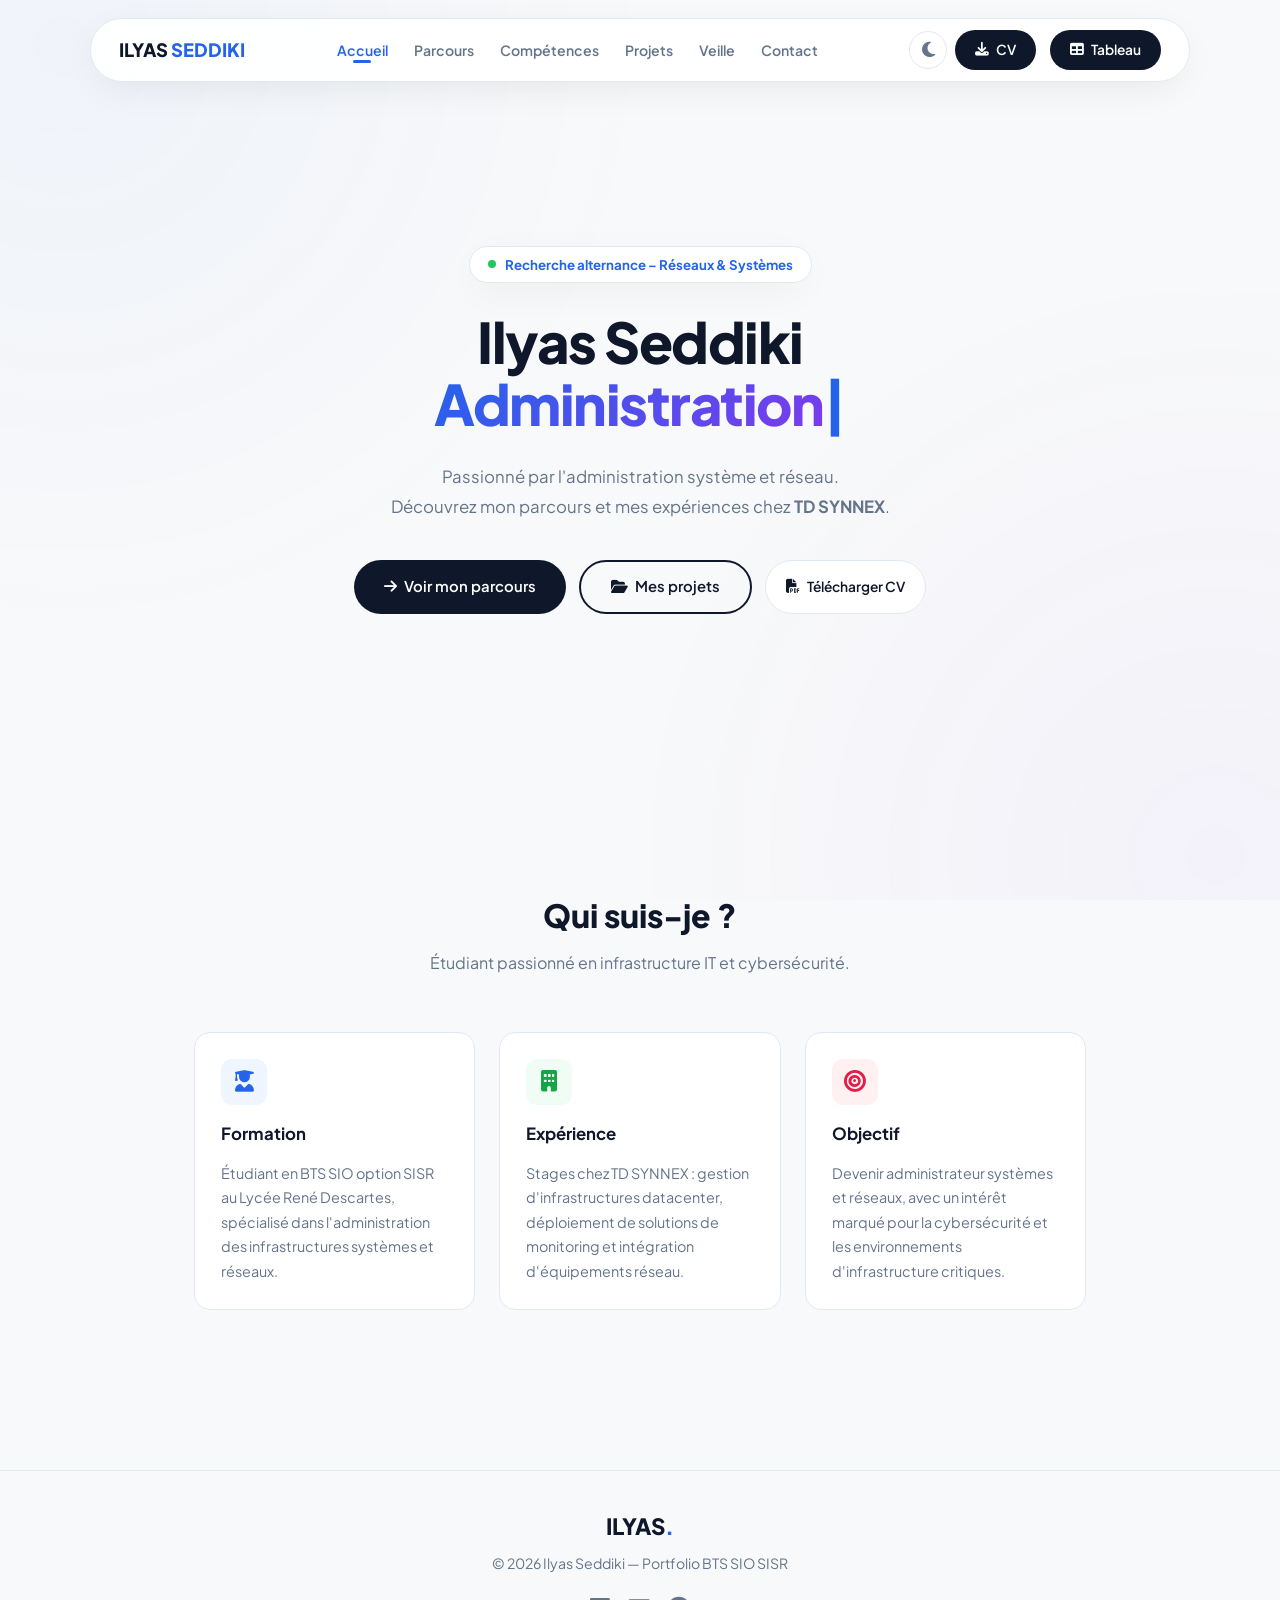
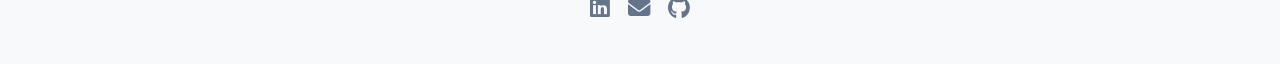
==== commit c750583d: "update project" ====
--- a/index.html
+++ b/index.html
@@ -28,7 +28,7 @@
     </button>
     <div class="nav-btns">
         <button class="theme-toggle" id="themeToggle"><i class="fa-solid fa-moon"></i></button>
-        <a href="cv_seddiki_ilyas.pdf" class="btn btn-dark" target="_blank"><i class="fa-solid fa-download"></i> CV</a>
+        <a href="cv_seddiki_ilyas.pdf" class="btn btn-dark" target="_blank"><i class="fa-solid fa-download"></i> CV</a><a href="documents/tableau.pdf" class="btn btn-dark" target="_blank" style="margin-left:6px;"><i class="fa-solid fa-table"></i> Tableau</a>
     </div>
 </nav>
 
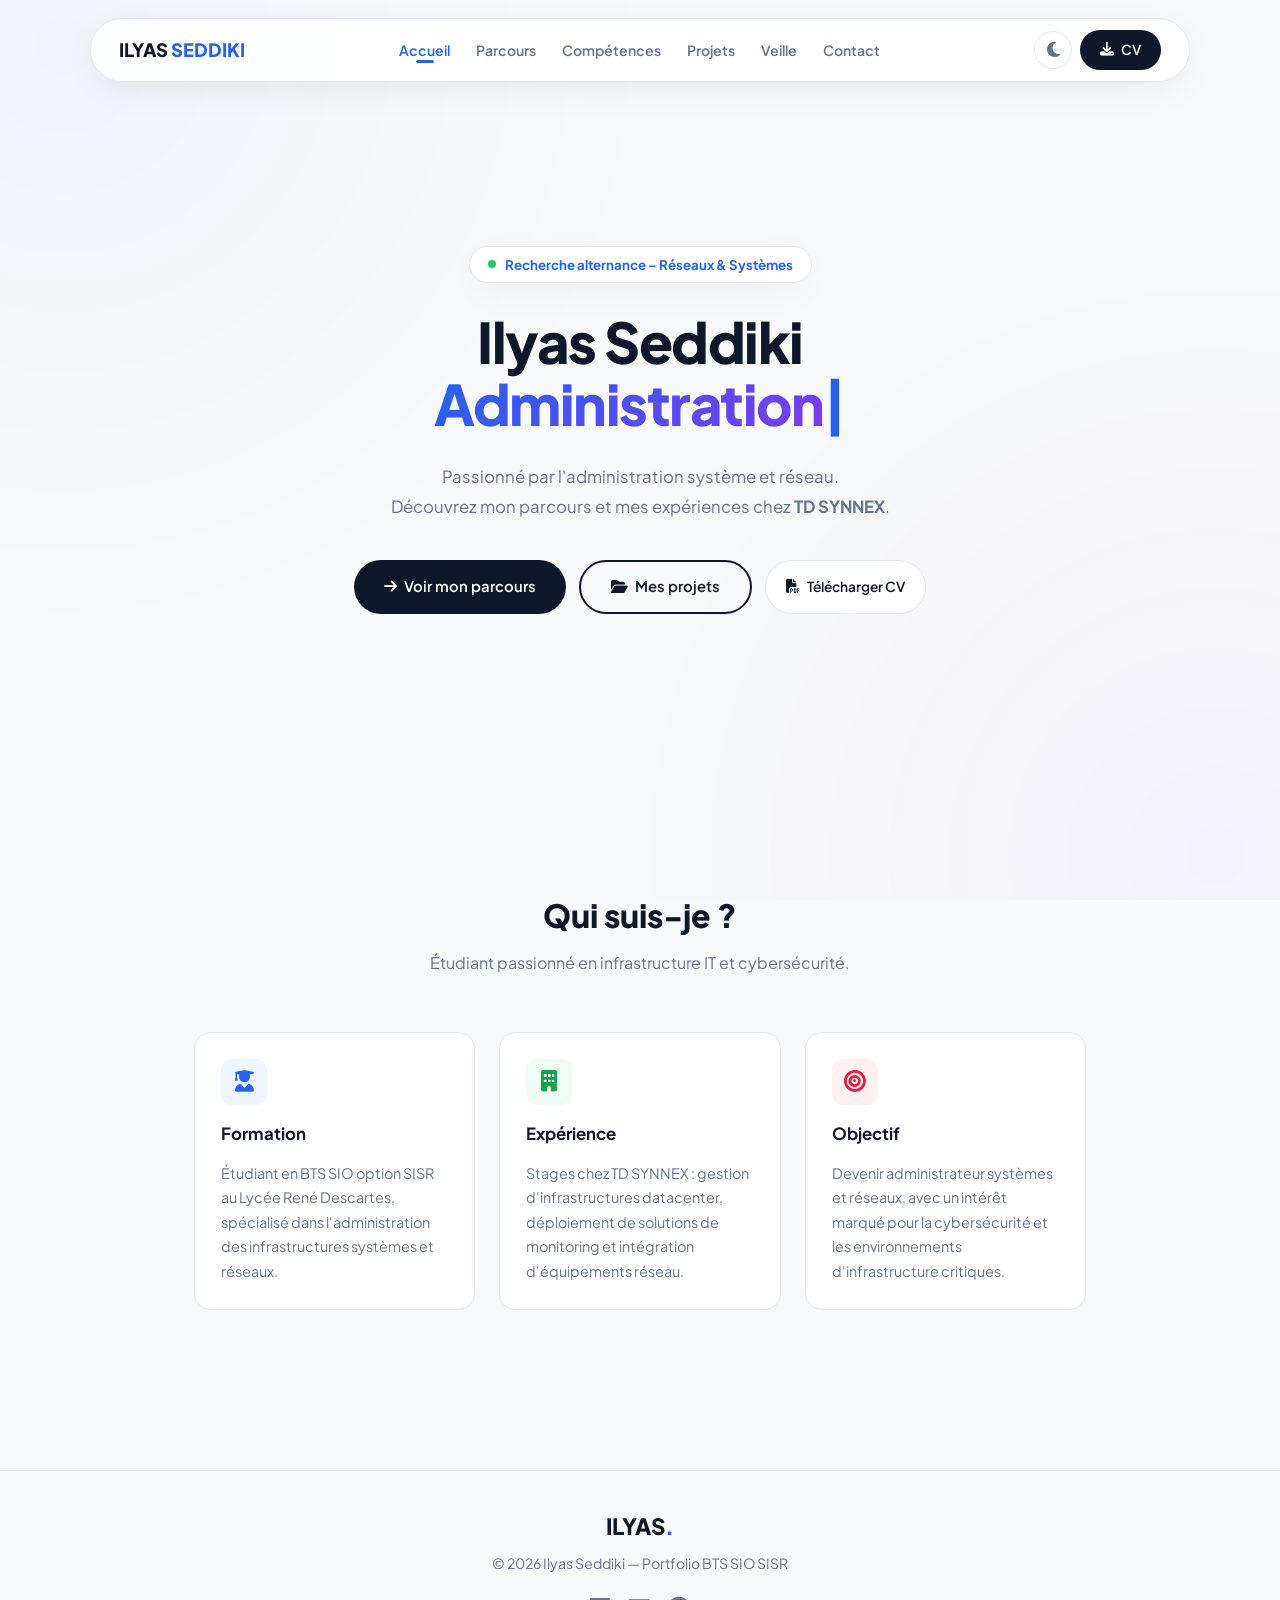
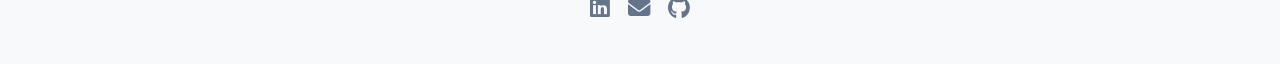
==== commit cd9ca9ee: "update project" ====
--- a/index.html
+++ b/index.html
@@ -28,7 +28,7 @@
     </button>
     <div class="nav-btns">
         <button class="theme-toggle" id="themeToggle"><i class="fa-solid fa-moon"></i></button>
-        <a href="cv_seddiki_ilyas.pdf" class="btn btn-dark" target="_blank"><i class="fa-solid fa-download"></i> CV</a><a href="documents/tableau.pdf" class="btn btn-dark" target="_blank" style="margin-left:6px;"><i class="fa-solid fa-table"></i> Tableau</a>
+        <a href="cv_seddiki_ilyas.pdf" class="btn btn-dark" target="_blank"><i class="fa-solid fa-download"></i> CV</a>
     </div>
 </nav>
 
